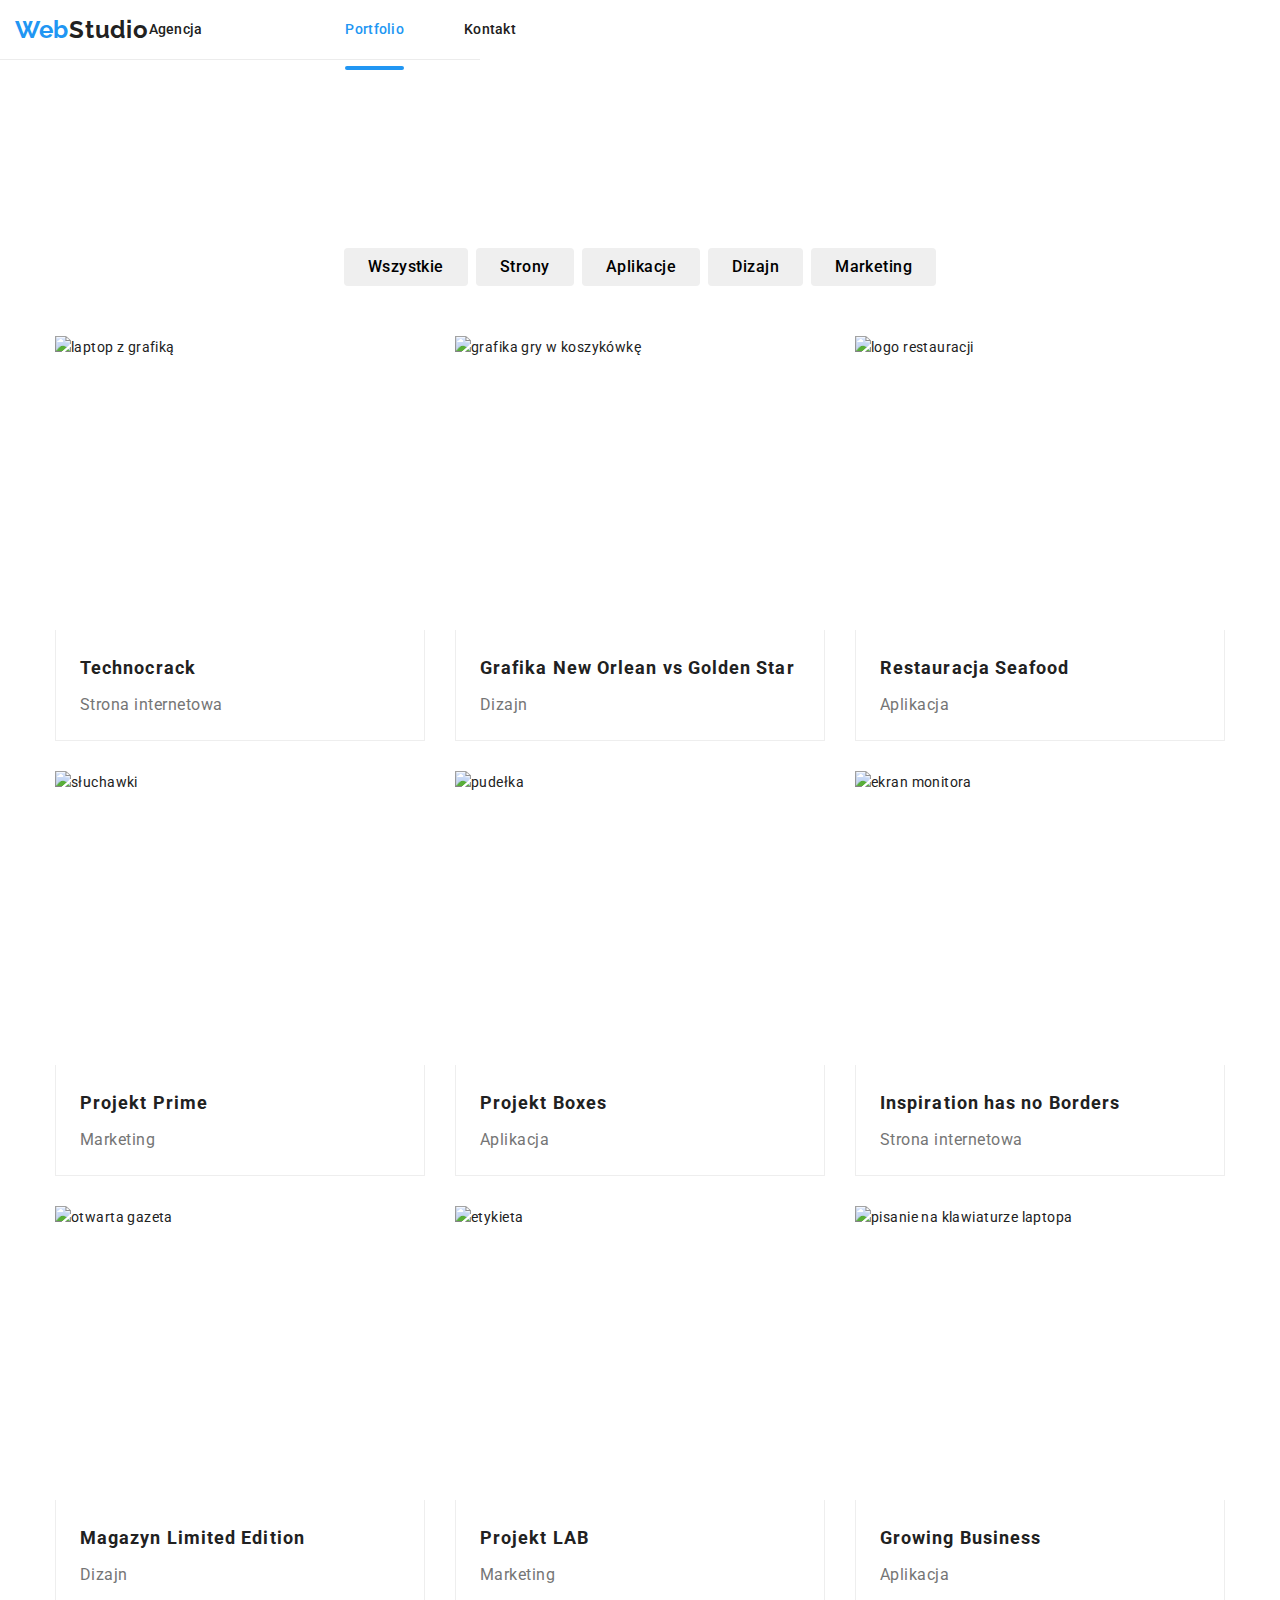
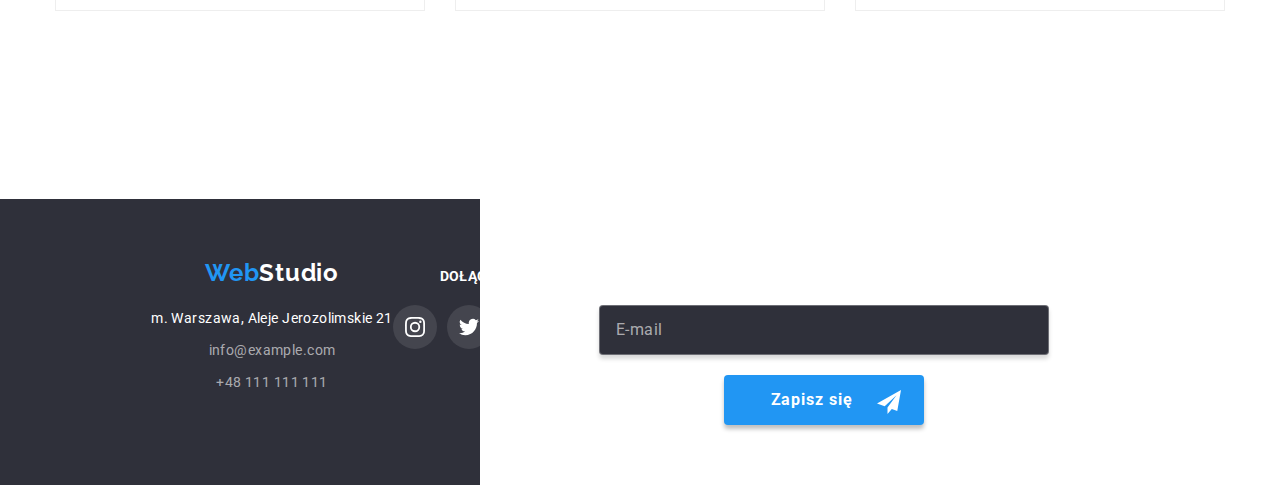
==== portfolio.html @ 263e5c89 "added mobile menu to portfolio" ====
<!DOCTYPE html>
<html lang="pl">
<head>
    <meta charset="UTF-8">
    <meta http-equiv="X-UA-Compatible" content="IE=edge">
    <meta name="viewport" content="width=device-width, initial-scale=1.0">
    <title>Portfolio</title>
    <link
    rel="stylesheet"
    href="https://cdnjs.cloudflare.com/ajax/libs/modern-normalize/1.0.0/modern-normalize.min.css"
    />
    <link href="https://fonts.googleapis.com/css2?family=Raleway:wght@700&family=Roboto:wght@400;500;700;900&display=swap" rel="stylesheet">
    <link href="./public/css/main.min.css" rel="stylesheet">
</head>

<body>
 <header class="header"> 
    <div class="header_container container">
        <nav class="nav">
            <a class="logo logo__header" href="./index.html"><span class="logo--blue">Web</span>Studio</a>
                <ul class="nav__list">
                    <li><a class="nav__menu-link" href="./index.html">Agencja</a></li>
                    <li><a class="nav__menu-link-current active" href="./portfolio.html">Portfolio</a></li>
                    <li><a class="nav__menu-link" href="">Kontakt</a></li>
                </ul>
        </nav>
        <div class="contact">
            <p>
            <a class="contact__link" href="mailto:info@devstudio.com">
                <svg class="contact__icon">
                    <use 
                    href="./images/icons.svg#icon-envelope"
                    width="16"
                    height="16"
                    ></use>
                </svg>
                info@devstudio.com</a>
            </p>
            <p>
            <a class="contact__link" href="tel:+48111111111">
                <svg class="contact__icon">
                    <use 
                    href="./images/icons.svg#icon-smartphone"
                    width="16"
                    height="16"
                    ></use>
                </svg>
                +48 111 111 111</a>
            </p>
        </div>

        <button class="menu-toggle js-open-menu" aria-expanded="false" aria-controls="mobile-menu">
            <svg class="mobile-icon">
                <use
                href="./images/icons.svg#icon-menu_24px"
                width="24"
                height="16">
                </use>
            </svg>
        </button>

    </div>
</header>

<!-- Mobile view -->
    <div class="menu-container js-menu-container" id="mobile-menu">

        <button class="menu-toggle js-close-menu">
            <svg class="mobile-icon">
                <use
                href="./images/icons.svg#icon-close_24px"
                width="18.67"
                height="18.67">
                </use>
            </svg>
        </button>

        <ul class="mobile-menu">
            <li class="mobile-menu__name">
                <a href="index.html" class="mobile-menu__link--current">Agencja</a></li>
            <li class="mobile-menu__name">
                <a href="portfolio.html" class="mobile-menu__link">Portfolio</a></li>
            <li class="mobile-menu__name">
                <a href="" class="mobile-menu__link">Kontakt</a></li>
        </ul>

        <ul class="mobile-contact">
            <li class="mobile-contact__list">
              <a class="mobile-contact__link--active" href="tel:+48111111111">+48 111 111 111</a>
            </li>
            <li class="mobile-contact__list">
              <a class="mobile-contact__link" href="mailto:info@devstudio.com">info@devstudio.com</a>
            </li>
        </ul>

        <ul class="mobile-pages">
            <li class="mobile-pages__name">
                <a href="" class="mobile-pages__link">Instagram</a>
            </li>
            <li class="mobile-pages__name">
                <a href="" class="mobile-pages__link">Twitter</a>
            </li>
            <li class="mobile-pages__name">
                <a href="" class="mobile-pages__link">Facebook</a>
            </li>
            <li class="mobile-pages__name">
                <a href="" class="mobile-pages__link">LinkedIn</a>
            </li>
        </ul>
    </div>

<main>
    <section class="portfolio section">
        <div class="container portfolio__container">
            <div class="portfolio__filters">
            <ul class="portfolio__filters-menu">
                <li><button type="button" class="portfolio__button">Wszystkie</button></li>
                <li><button type="button" class="portfolio__button">Strony</button></li>
                <li><button type="button" class="portfolio__button">Aplikacje</button></li>
                <li><button type="button" class="portfolio__button">Dizajn</button></li>
                <li><button type="button" class="portfolio__button">Marketing</button></li>
            </ul>
            </div>

            <div class="list">
            <ul class="portfolio__grid">
                <li class="portfolio__item">
                    <div class="portfolio__card-all">
                        <img src="./images/photo1-portfolio.jpg" alt="laptop z grafiką" width="370" height="294" />
        
                        <div class="portfolio__overlay">
                            <p>Technocrack jest popularną platformą wykorzystywaną do rozpowszechniania koronawirusa. Firmy wykorzystują tę platformę do celów szpiegowskich i ataków na niezabezpieczone serwery konkurencji
                            </p>
                        </div>
                    </div>
        
                    <div class="portfolio__card-description">
                            <h4 class="portfolio__title">Technocrack</h4>
                            <p class="portfolio__type">Strona internetowa</p>
                    </div>
                </li>

                <li class="portfolio__item">
                    <div class="portfolio__card-all">
                        <img src="./images/photo2-portfolio.jpg" alt="grafika gry w koszykówkę" width="370" height="294" />

                        <div class="portfolio__overlay">
                            <p>Technocrack jest popularną platformą wykorzystywaną do rozpowszechniania koronawirusa. Firmy wykorzystują tę platformę do celów szpiegowskich i ataków na niezabezpieczone serwery konkurencji
                            </p>
                        </div> 
                    </div>
                        
                    <div class="portfolio__card-description">
                        <h4 class="portfolio__title">Grafika New Orlean vs Golden Star</h4>
                        <p class="portfolio__type">Dizajn</p>
                    </div>      
                </li>

                <li class="portfolio__item">
                    <div class="portfolio__card-all">
                        <img src="./images/photo3-portfolio.jpg" alt="logo restauracji" width="370" height="294" />

                        <div class="portfolio__overlay">
                            <p>Technocrack jest popularną platformą wykorzystywaną do rozpowszechniania koronawirusa. Firmy wykorzystują tę platformę do celów szpiegowskich i ataków na niezabezpieczone serwery konkurencji
                            </p>
                        </div> 
                    </div>
                        
                    <div class="portfolio__card-description">
                        <h4 class="portfolio__title">Restauracja Seafood</h4>
                        <p class="portfolio__type">Aplikacja</p>
                    </div>     
                </li>

                <li class="portfolio__item">
                    <div class="portfolio__card-all">
                        <img src="./images/photo4-portfolio.jpg" alt="słuchawki" width="370" height="294" />
                        
                        <div class="portfolio__overlay">
                            <p>Technocrack jest popularną platformą wykorzystywaną do rozpowszechniania koronawirusa. Firmy wykorzystują tę platformę do celów szpiegowskich i ataków na niezabezpieczone serwery konkurencji
                            </p>
                        </div>
                    </div> 

                    <div class="portfolio__card-description">
                        <h4 class="portfolio__title">Projekt Prime</h4>
                        <p class="portfolio__type">Marketing</p>
                    </div>  
                </li>

                <li class="portfolio__item">
                    <div class="portfolio__card-all">
                        <img src="./images/photo5-portfolio.jpg" alt="pudełka" width="370" height="294" />
                        
                        <div class="portfolio__overlay">
                            <p>Technocrack jest popularną platformą wykorzystywaną do rozpowszechniania koronawirusa. Firmy wykorzystują tę platformę do celów szpiegowskich i ataków na niezabezpieczone serwery konkurencji
                            </p>
                        </div> 
                    </div>

                    <div class="portfolio__card-description">
                        <h4 class="portfolio__title">Projekt Boxes</h4>
                        <p class="portfolio__type">Aplikacja</p>
                    </div>     
                </li>

                <li class="portfolio__item">
                    <div class="portfolio__card-all">
                        <img src="./images/photo6-portfolio.jpg" alt="ekran monitora" width="370" height="294" />

                        <div class="portfolio__overlay">
                            <p>Technocrack jest popularną platformą wykorzystywaną do rozpowszechniania koronawirusa. Firmy wykorzystują tę platformę do celów szpiegowskich i ataków na niezabezpieczone serwery konkurencji
                            </p>
                        </div> 
                    </div>

                    <div class="portfolio__card-description">
                        <h4 class="portfolio__title">Inspiration has no Borders</h4>
                        <p class="portfolio__type">Strona internetowa</p>
                    </div>      
                </li>

                <li class="portfolio__item">
                    <div class="portfolio__card-all">
                        <img src="./images/photo7-portfolio.jpg" alt="otwarta gazeta" width="370" height="294" />
                        
                        <div class="portfolio__overlay">
                            <p>Technocrack jest popularną platformą wykorzystywaną do rozpowszechniania koronawirusa. Firmy wykorzystują tę platformę do celów szpiegowskich i ataków na niezabezpieczone serwery konkurencji
                            </p>
                        </div>
                    </div> 

                    <div class="portfolio__card-description">
                        <h4 class="portfolio__title">Magazyn Limited Edition</h4>
                        <p class="portfolio__type">Dizajn</p>   
                    </div>                
                </li>

                <li class="portfolio__item">
                    <div class="portfolio__card-all">
                        <img src="./images/photo8-portfolio.jpg" alt="etykieta" width="370" height="294" />
                        
                        <div class="portfolio__overlay">
                            <p>Technocrack jest popularną platformą wykorzystywaną do rozpowszechniania koronawirusa. Firmy wykorzystują tę platformę do celów szpiegowskich i ataków na niezabezpieczone serwery konkurencji
                            </p>
                        </div> 
                    </div>

                    <div class="portfolio__card-description">
                        <h4 class="portfolio__title">Projekt LAB</h4>
                        <p class="portfolio__type">Marketing</p>
                    </div>           
                </li>

                <li class="portfolio__item">
                    <div class="portfolio__card-all">
                        <img src="./images/photo9-portfolio.jpg" alt="pisanie na klawiaturze laptopa" width="370" height="294" />

                        <div class="portfolio__overlay">
                            <p>Technocrack jest popularną platformą wykorzystywaną do rozpowszechniania koronawirusa. Firmy wykorzystują tę platformę do celów szpiegowskich i ataków na niezabezpieczone serwery konkurencji
                            </p>
                        </div> 
                    </div>
                        
                    <div class="portfolio__card-description">
                        <h4 class="portfolio__title">Growing Business</h4>
                        <p class="portfolio__type">Aplikacja</p>
                    </div>      
                </li>
            </ul>
            </div>
        </div>
    </section>
</main>
   
<footer class="footer">
    <div class="container footer__container">
        <div class="address">
            <a class="logo footer__logo" href="./index.html"><span class="logo--blue">Web</span>Studio</a>
            <ul class="address__list">
                <li><address class="address__place">m. Warszawa, Aleje Jerozolimskie 21</address></li>
                <li><a class="address__link" href="mailto:info@example.com">info@example.com</a></li>
                <li><a class="address__link" href="tel:+48111111111">+48 111 111 111</a></li>
            </ul>
        </div>

        <div class="footer-social">
            <h3 class="join">Dołącz do nas</h3>
                <ul class="footer-social__list">
                    <li>
                        <a class="footer-social__link" href="">
                            <svg class="footer-social__icon">
                                <use
                                href="./images/icons.svg#icon-instagram"
                                width="20"
                                height="20"
                                x="12"
                                y="12">
                                </use>
                            </svg>
                        </a>
                    </li>
                    <li>
                        <a class="footer-social__link" href="">
                            <svg class="footer-social__icon">
                                <use
                                href="./images/icons.svg#icon-twitter"
                                width="20"
                                height="20"
                                x="12"
                                y="12">
                                </use>
                            </svg>
                        </a>
                    </li>
                    <li>
                        <a class="footer-social__link" href="">
                            <svg class="footer-social__icon">
                                <use
                                href="./images/icons.svg#icon-facebook"
                                width="20"
                                height="20"
                                x="12"
                                y="12">
                                </use>
                            </svg>
                        </a>
                    </li>
                    <li>
                        <a class="footer-social__link" href="">
                            <svg class="footer-social__icon">
                                <use
                                href="./images/icons.svg#icon-linkedin"
                                width="20"
                                height="20"
                                x="12"
                                y="12">
                                </use>
                            </svg>
                        </a>
                    </li>
                </ul> 
        </div>

        <div class="subscription">
            <h3 class="join">Zapisz się do newslettera</h3>
                <div class="subscription__section">
                    <label>
                        <input class="subscription__input" type="email" name="newsletter-email" placeholder="E-mail" />
                    </label>

                    <button type="submit" class="btn-sign">
                    <span>Zapisz się</span>
                    <svg class="subscription__icon">
                        <use
                        href="./images/icons.svg#icon-icon-send"
                        width="24"
                        height="24">
                        </use>
                    </svg>
                    </button>
                </div>
        </div>
    </div>
</footer>

<script src="./js/mobile-menu.js"></script>

</body>
</html>
---- public/css/main.min.css ----
*,*::before,*::after{-webkit-box-sizing:border-box;box-sizing:border-box}body{font-family:"Roboto","Raleway",sans-serif;color:#212121;background-color:#fff;letter-spacing:.03em;font-size:14px;line-height:1.71}@media screen and (min-width: 320px){body{overflow-x:hidden}}.container{display:-webkit-box;display:-ms-flexbox;display:flex;-ms-flex-wrap:wrap;flex-wrap:wrap;width:480px;padding-left:15px;padding-right:15px;margin:0px auto;-webkit-box-align:center;-ms-flex-align:center;align-items:center;-webkit-box-pack:justify;-ms-flex-pack:justify;justify-content:space-between}@media screen and (min-width: 768px){.container{width:768px}}@media screen and (min-width: 1200px){.container{width:1200px}}h1,h2,h3,h4,p,ul{padding:0;margin:0}ul{list-style-type:none}.section{padding-top:60px;padding-bottom:60px}@media screen and (min-width: 1200px){.section{padding-top:94px;padding-bottom:94px}}.no-padding{padding-top:0px;padding-bottom:0px}.backdrop{background-color:rgba(0,0,0,.2);border:1px solid #000;-webkit-box-shadow:0px 4px 4px 0px rgba(0,0,0,.25);box-shadow:0px 4px 4px 0px rgba(0,0,0,.25);width:100%;height:100%;position:fixed;top:0;left:0;z-index:1;-webkit-transition-property:opacity,visibility;transition-property:opacity,visibility;-webkit-transition-duration:500ms,500ms;transition-duration:500ms,500ms;-webkit-transition-timing-function:ease-in-out,ease-in-out;transition-timing-function:ease-in-out,ease-in-out}.is-hidden{opacity:0;visibility:hidden;pointer-events:none}.hidden{-moz-appearance:none;-webkit-appearance:none;appearance:none}img{display:block;max-width:100%;padding:0;margin:0}.join{font-weight:700;font-size:14px;line-height:1.17;letter-spacing:.03em;color:#fff;text-transform:uppercase;margin-bottom:20px}.btn-sign{width:200px;height:50px;background-color:#2196f3;border-radius:4px;-webkit-box-shadow:0px 4px 4px 0px rgba(0,0,0,.25);box-shadow:0px 4px 4px 0px rgba(0,0,0,.25);border-style:hidden;cursor:pointer;font-weight:700;font-size:16px;line-height:1.86;letter-spacing:.06em;text-align:center;color:#fff;white-space:nowrap;position:relative;margin:0 auto;margin-bottom:60px}.btn-sign span{margin-right:24px}.list{margin-left:auto;margin-right:auto}.header{border-bottom:1px solid #ececec;width:480px;height:60px}@media screen and (min-width: 768px){.header .header{width:768px}}.header__container{-webkit-box-align:center;-ms-flex-align:center;align-items:center;-webkit-box-pack:justify;-ms-flex-pack:justify;justify-content:space-between}.nav{display:-webkit-box;display:-ms-flexbox;display:flex;-webkit-box-align:center;-ms-flex-align:center;align-items:center}.nav__list{display:none}@media screen and (min-width: 768px){.nav__list{display:-webkit-box;display:-ms-flexbox;display:flex}}.nav__list>li:not(:last-child){margin-right:46px}@media screen and (min-width: 768px){.nav__list>li:not(:last-child){margin-right:60px}}.nav__list .active::after{content:"";position:absolute;bottom:-1px;left:0;width:100%;height:4px;background-color:#2196f3;border-radius:2px;display:block}.nav__menu-link,.nav__menu-link-current{font-weight:500;font-size:14px;line-height:1.17;letter-spacing:.02em;color:#212121;padding-top:32px;padding-bottom:32px;text-decoration:none;-webkit-transition:250ms cubic-bezier(0.4, 0, 0.2, 1);transition:250ms cubic-bezier(0.4, 0, 0.2, 1)}.nav__menu-link:hover,.nav__menu-link-current:hover,.nav__menu-link:focus,.nav__menu-link-current:focus{color:#2196f3}.nav__menu-link:active,.nav__menu-link-current:active{color:#2196f3}.nav__menu-link-current{position:relative;color:#2196f3}@media screen and (min-width: 768px){.nav__menu-link-current{margin-left:83px}}.logo,.footer__logo,.logo__header{font-family:"Raleway",sans-serif;font-weight:700;font-size:24px;line-height:1.17;letter-spacing:.03em;text-decoration:none}.logo__header{color:#212121;-webkit-box-align:center;-ms-flex-align:center;align-items:center;padding-top:16px;padding-bottom:16px}.logo--blue{color:#2196f3}.contact{display:none}@media screen and (min-width: 768px){.contact .contact{display:-webkit-box;display:-ms-flexbox;display:flex;-webkit-box-orient:vertical;-webkit-box-direction:normal;-ms-flex-direction:column;flex-direction:column;-webkit-box-align:start;-ms-flex-align:start;align-items:flex-start}}.contact p:not(:last-child){margin-right:50px}.contact__link{font-weight:500;font-size:14px;line-height:1.17;text-align:right;letter-spacing:.02em;text-decoration:none;-webkit-box-align:center;-ms-flex-align:center;align-items:center;display:-webkit-box;display:-ms-flexbox;display:flex;color:#757575;-webkit-transition:250ms cubic-bezier(0.4, 0, 0.2, 1);transition:250ms cubic-bezier(0.4, 0, 0.2, 1)}.contact__link:hover,.contact__link:focus{color:#2196f3}.contact__link:active{color:#2196f3}.contact__icon{width:16px;height:16px;margin-right:10px;fill:currentColor}.menu-toggle{background-color:#fff;border:none;cursor:pointer;position:absolute;top:0px;right:0px;width:40px;height:40px}.menu-toggle:hover,.menu-toggle:focus{fill:#2196f3}@media screen and (min-width: 768px){.menu-toggle{display:none}}.mobile-icon{position:absolute;width:18.67px;height:18.67px;top:22px;right:23px}.mobile-icon:hover,.mobile-icon:focus{fill:#2196f3}.menu-container{background-color:#fff;position:fixed;top:0;left:0;width:100vw;height:100vh;z-index:999;padding:48px 40px;-webkit-transform:translateX(100%);transform:translateX(100%);-webkit-transition:-webkit-transform 250ms ease-in-out;transition:-webkit-transform 250ms ease-in-out;transition:transform 250ms ease-in-out;transition:transform 250ms ease-in-out, -webkit-transform 250ms ease-in-out;display:-webkit-box;display:-ms-flexbox;display:flex;-webkit-box-orient:vertical;-webkit-box-direction:normal;-ms-flex-direction:column;flex-direction:column;-webkit-box-pack:justify;-ms-flex-pack:justify;justify-content:space-between}@media screen and (min-width: 768px){.menu-container{display:none}}.menu-container.is-open{-webkit-transform:translateX(0);transform:translateX(0)}.mobile-menu{font-weight:500;font-size:40px;line-height:1.17;letter-spacing:.02em;color:#212121}.mobile-menu__link,.mobile-menu__link--current{text-decoration:none;color:#212121}.mobile-menu__link--current{color:#2196f3}.mobile-menu__name:not(:last-child){margin-bottom:32px}.mobile-menu__name:last-child{margin-bottom:302px}.mobile-contact{display:-webkit-box;display:-ms-flexbox;display:flex;-webkit-box-orient:vertical;-webkit-box-direction:normal;-ms-flex-direction:column;flex-direction:column;padding:0;margin:0;list-style:none}.mobile-contact__list>li:not(:last-child){margin-bottom:32px}.mobile-contact__link{font-weight:500;font-size:24px;line-height:1.17;letter-spacing:.02em;text-decoration:none;color:#757575;padding-bottom:64px;display:block}.mobile-contact__link--active{font-weight:500;font-size:34px;line-height:1.17;letter-spacing:.02em;padding-bottom:32px;color:#2196f3;text-decoration:none;display:block}.mobile-contact__link:hover{color:#2196f3}.mobile-pages{display:-webkit-box;display:-ms-flexbox;display:flex}.mobile-pages>li:not(:last-child){margin-right:20px}.mobile-pages__link{color:#2196f3;text-decoration:none;font-weight:500;font-size:18px;line-height:1.22;letter-spacing:.02em}.text{background-color:#2f303a;text-align:center;background-image:-webkit-gradient(linear, left bottom, left top, from(rgba(47, 48, 58, 0.4)), to(rgba(47, 48, 58, 0.4))),url(../../images/header-img.jpg);background-image:linear-gradient(0deg, rgba(47, 48, 58, 0.4) 0%, rgba(47, 48, 58, 0.4) 100%),url(../../images/header-img.jpg);background-repeat:no-repeat;background-size:cover;background-position:center;-webkit-box-shadow:0px 4px 4px 0px rgba(0,0,0,.25);box-shadow:0px 4px 4px 0px rgba(0,0,0,.25);position:relative}@media screen and (min-width: 768px){.text .text{width:768px}}.text__container{-webkit-box-orient:vertical;-webkit-box-direction:normal;-ms-flex-direction:column;flex-direction:column;padding-top:118px;padding-bottom:118px;width:480px}.text__title{font-weight:900;color:#fff;font-size:26px;line-height:1.61;letter-spacing:.06em;text-align:center;margin-left:auto;margin-right:auto;margin-bottom:30px;width:365px;height:84px}.text__button{font-family:"Roboto",sans-serif;font-weight:700;color:#fff;font-size:16px;line-height:1.88;letter-spacing:.06em;-webkit-box-align:center;-ms-flex-align:center;align-items:center;text-align:center;background-color:#2196f3;padding:10px 41px 10px 42px;border-radius:4px;border-style:hidden;margin-left:auto;margin-right:auto;cursor:pointer}.modal{position:absolute;width:450px;height:609px;background-color:#fff;border:1px solid #000;-webkit-box-shadow:0px 1px 3px rgba(0,0,0,.12),0px 1px 1px rgba(0,0,0,.14),0px 2px 1px rgba(0,0,0,.2);box-shadow:0px 1px 3px rgba(0,0,0,.12),0px 1px 1px rgba(0,0,0,.14),0px 2px 1px rgba(0,0,0,.2);top:50%;left:50%;-webkit-transform:translate(-50%, -50%);transform:translate(-50%, -50%);border-radius:4px;border-style:hidden}.modal__button{position:absolute;top:8px;right:8px;width:30px;height:30px;background-color:#fff;border-radius:50%;border:1px solid rgba(0,0,0,.1);cursor:pointer;-webkit-transition:border-color 250ms cubic-bezier(0.4, 0, 0.2, 1),color 250ms cubic-bezier(0.4, 0, 0.2, 1);transition:border-color 250ms cubic-bezier(0.4, 0, 0.2, 1),color 250ms cubic-bezier(0.4, 0, 0.2, 1)}.modal__button:hover,.modal__button:focus{border-color:#2196f3;color:#2196f3}.modal__icon{width:100%;height:100%;fill:currentColor;position:absolute;top:5px;left:5px}.order-form{display:-webkit-box;display:-ms-flexbox;display:flex;width:100%;padding:40px;-webkit-box-orient:vertical;-webkit-box-direction:normal;-ms-flex-direction:column;flex-direction:column;color:#fff;border:none}.order-form__title{font-weight:700;font-size:20px;line-height:1.5;letter-spacing:.03em;text-align:center;padding:40px 40px 12px 40px}.order-form__wrapper{position:relative}.order-form__label{font-weight:400;font-size:12px;line-height:1.17;letter-spacing:.01em;margin-bottom:10px;margin-left:40px;color:#757575}.order-form__input{width:370px;height:40px;border-radius:4px;border:1px solid rgba(33,33,33,.2);margin-left:40px;margin-right:40px;padding-left:42px;-webkit-transition:border 250ms cubic-bezier(0.4, 0, 0.2, 1);transition:border 250ms cubic-bezier(0.4, 0, 0.2, 1);outline:none}.order-form__input:hover,.order-form__input:active{border:1px solid #2196f3}.order-form__input:focus-within{border:1px solid #2196f3}.order-form__icon{position:absolute;top:35px;left:52px;width:18px;height:18px}.order-form__input:hover+.order-form__icon,.order-form__input:active+.order-form__icon{fill:#2196f3}.order-form__input:focus-within+.order-form__icon{fill:#2196f3}.order-form__comment{width:370px;height:120px;border-radius:4px;border:1px solid rgba(33,33,33,.2);margin-bottom:20px;margin-left:40px;margin-right:40px;resize:none;padding-top:12px;padding-left:16px;-webkit-transition:border 250ms cubic-bezier(0.4, 0, 0.2, 1);transition:border 250ms cubic-bezier(0.4, 0, 0.2, 1);outline:none}.order-form__comment::-webkit-input-placeholder{font-size:12px;line-height:1.17;letter-spacing:.01em;color:rgba(117,117,117,.5)}.order-form__comment::-moz-placeholder{font-size:12px;line-height:1.17;letter-spacing:.01em;color:rgba(117,117,117,.5)}.order-form__comment:-ms-input-placeholder{font-size:12px;line-height:1.17;letter-spacing:.01em;color:rgba(117,117,117,.5)}.order-form__comment::-ms-input-placeholder{font-size:12px;line-height:1.17;letter-spacing:.01em;color:rgba(117,117,117,.5)}.order-form__comment::placeholder{font-size:12px;line-height:1.17;letter-spacing:.01em;color:rgba(117,117,117,.5)}.order-form__comment:hover,.order-form__comment:active{border:1px solid #2196f3}.order-form__comment:focus-within{border:1px solid #2196f3}.order-form__checkbox{display:-webkit-box;display:-ms-flexbox;display:flex;position:relative}.order-form__text-check-area{font-size:12px;line-height:1.17;letter-spacing:.03em;color:#757575;margin-bottom:30px;margin-left:64px;cursor:pointer}.order-form__text-check-area::before{width:16px;height:15px;display:block;position:absolute;top:-2px;left:40px;content:"";border-radius:2px;border:2px solid #212121;-webkit-transition:border 250ms cubic-bezier(0.4, 0, 0.2, 1),background-color 250ms cubic-bezier(0.4, 0, 0.2, 1);transition:border 250ms cubic-bezier(0.4, 0, 0.2, 1),background-color 250ms cubic-bezier(0.4, 0, 0.2, 1)}.order-form__link{color:#2196f3}.order-form__checkbox-icon{position:absolute;top:1px;left:42px;width:16px;height:15px;fill:#fff}.order-form__send-btn{width:200px;height:50px;background-color:#2196f3;border-radius:4px;border-style:hidden;margin-left:125px;margin-right:125px;margin-bottom:40px;color:#fff;font-weight:700;font-size:16px;line-height:1.86;letter-spacing:.06em;text-align:center;-webkit-box-shadow:0px 4px 4px 0px rgba(0,0,0,.1490196078);box-shadow:0px 4px 4px 0px rgba(0,0,0,.1490196078);cursor:pointer}.order-form__check-form:checked+.order-form__text-check-area::before{background-color:#2196f3;border:none}.asset{padding-top:60px}.asset__list{display:-webkit-box;display:-ms-flexbox;display:flex;-ms-flex-wrap:wrap;flex-wrap:wrap;-webkit-column-gap:30px;-moz-column-gap:30px;column-gap:30px;padding:0;width:1170px;-webkit-box-orient:horizontal;-webkit-box-direction:normal;-ms-flex-direction:row;flex-direction:row;-webkit-box-pack:center;-ms-flex-pack:center;justify-content:center;-ms-flex-line-pack:center;align-content:center}.asset__list>li{-webkit-box-pack:center;-ms-flex-pack:center;justify-content:center;-ms-flex-line-pack:center;align-content:center}.asset__element{-ms-flex-preferred-size:calc((100% - 90px)/4);flex-basis:calc((100% - 90px)/4)}.asset__element:not(:last-child){padding-bottom:30px}.asset__logo{width:450px;height:120px;background-color:#f5f4fa;margin-bottom:30px;border-radius:4px;padding:25px 190px}@media screen and (min-width: 768px){.asset__logo{width:354px;padding:25px 142px}}.asset__title{font-weight:700;font-size:14px;line-height:1.17;letter-spacing:.03em;margin-bottom:10px;text-align:center}@media screen and (min-width: 768px){.asset__title{text-align:left}}.asset__description{color:#757575;font-size:14px;line-height:1.71;letter-spacing:.03em;width:450px}@media screen and (min-width: 768px){.asset__description{width:354px}}.scope{text-align:center;margin-left:auto;margin-right:auto;display:none}@media screen and (min-width: 1200px){.scope .scope{display:-webkit-box;display:-ms-flexbox;display:flex}}.scope__title{font-weight:700;font-size:36px;line-height:1.17;letter-spacing:.03em;margin:0 auto;text-align:center;-webkit-box-pack:center;-ms-flex-pack:center;justify-content:center}.scope__list{display:-webkit-box;display:-ms-flexbox;display:flex;-ms-flex-wrap:wrap;flex-wrap:wrap;-webkit-box-pack:center;-ms-flex-pack:center;justify-content:center;margin-top:50px;gap:30px;padding-bottom:0;padding-right:0;padding-left:0;padding-bottom:94px}.scope__list>li{position:relative}.scope__list img{display:block}.scope__label{position:absolute;text-transform:uppercase;bottom:0;left:0;right:0;padding:27px 90px;font-weight:700;line-height:1.17;letter-spacing:.03em;color:#fff;width:100%;height:70px;background-color:rgba(47,48,58,.8);-webkit-box-shadow:0px 4px 4px 0px rgba(0,0,0,.25);box-shadow:0px 4px 4px 0px rgba(0,0,0,.25);white-space:nowrap;border:none}.team{background-color:#f5f4fa;text-align:center}.team__title{font-weight:700;font-size:28px;line-height:1.17;letter-spacing:.03em;-webkit-box-pack:center;-ms-flex-pack:center;justify-content:center;margin-left:auto;margin-right:auto;margin-bottom:30px;text-align:center}.team__list{display:-webkit-box;display:-ms-flexbox;display:flex;-ms-flex-wrap:wrap;flex-wrap:wrap;-webkit-box-pack:center;-ms-flex-pack:center;justify-content:center}.team__list>li{background-color:#fff;width:450px;height:622px}.team__list>li:not(:last-child){margin-bottom:30px}.team__list img{margin-bottom:30px}@media screen and (min-width: 768px){.team__list>li{width:354px;height:536px}}.team-card{padding:0;border-radius:0 0 4px 4px;width:450px;height:622px;-webkit-box-shadow:0px 1px 3px rgba(0,0,0,.12),0px 1px 1px rgba(0,0,0,.14),0px 2px 1px rgba(0,0,0,.2);box-shadow:0px 1px 3px rgba(0,0,0,.12),0px 1px 1px rgba(0,0,0,.14),0px 2px 1px rgba(0,0,0,.2)}.team-card__name{font-weight:500;font-size:16px;line-height:1.17;color:#212121;letter-spacing:.03em;margin-bottom:10px}.team-card__job-title{font-size:16px;line-height:1.17;color:#757575;letter-spacing:.03em;margin-bottom:16px}.member-social{display:-webkit-box;display:-ms-flexbox;display:flex;-webkit-box-pack:center;-ms-flex-pack:center;justify-content:center;padding-bottom:30px}.member-social>li:not(:last-child){margin-right:10px}.member-social__link svg{-webkit-transition:fill 250ms cubic-bezier(0.4, 0, 0.2, 1),background-color 250ms cubic-bezier(0.4, 0, 0.2, 1);transition:fill 250ms cubic-bezier(0.4, 0, 0.2, 1),background-color 250ms cubic-bezier(0.4, 0, 0.2, 1)}.member-social__link:hover svg,.member-social__link:focus svg{fill:#fff;background-color:#2196f3}.member-social__icon{width:44px;height:44px;border-radius:50%;background-repeat:no-repeat;fill:#afb1b8;cursor:pointer}.clients__container{width:450px;padding:0}@media screen and (min-width: 768px){.clients{width:738px}}.clients__title{font-weight:700;font-size:28px;line-height:1.17;letter-spacing:.03em;text-align:center;margin-left:auto;margin-right:auto;margin-bottom:50px;margin-bottom:30px}.clients__list{display:-webkit-box;display:-ms-flexbox;display:flex;-ms-flex-wrap:wrap;flex-wrap:wrap;-webkit-box-orient:horizontal;-webkit-box-direction:normal;-ms-flex-direction:row;flex-direction:row;-webkit-box-pack:center;-ms-flex-pack:center;justify-content:center;gap:30px}.clients__list>li{width:210px;height:92px}.clients__list>li:nth-child(2n+1){padding-left:0px}.clients__list>li:nth-child(2n){padding-right:0px}@media screen and (min-width: 768px){.clients__list>li__list>li{width:738px;-ms-flex-preferred-size:33.3333333333%;flex-basis:33.3333333333%}}.clients__link svg{-webkit-transition:fill 250ms cubic-bezier(0.4, 0, 0.2, 1),border-color 250ms cubic-bezier(0.4, 0, 0.2, 1);transition:fill 250ms cubic-bezier(0.4, 0, 0.2, 1),border-color 250ms cubic-bezier(0.4, 0, 0.2, 1);border:1px solid #afb1b8;border-radius:4px;fill:#afb1b8;cursor:pointer;width:210px;height:92px}@media screen and (min-width: 768px){.clients__link svg__link svg{width:226px}}.clients__link:hover svg,.clients__link:focus svg{fill:#2196f3;border-color:#2196f3}.clients__logo{padding:16px 52px}.footer{background-color:#2f303a;width:480px}.footer__container{display:-webkit-box;display:-ms-flexbox;display:flex;-webkit-box-orient:horizontal;-webkit-box-direction:normal;-ms-flex-direction:row;flex-direction:row;-webkit-box-align:baseline;-ms-flex-align:baseline;align-items:baseline;-webkit-box-pack:center;-ms-flex-pack:center;justify-content:center}.footer__logo{color:#fff;margin-bottom:20px}.address{-webkit-box-orient:vertical;-webkit-box-direction:normal;-ms-flex-direction:column;flex-direction:column;padding-top:60px;padding-bottom:60px;display:-webkit-box;display:-ms-flexbox;display:flex;-webkit-box-pack:center;-ms-flex-pack:center;justify-content:center;text-align:center}.address__list{-webkit-box-orient:vertical;-webkit-box-direction:normal;-ms-flex-direction:column;flex-direction:column}.address__list>li:not(:last-child){margin-bottom:8px}.address__place{font-size:14px;line-height:1.71;color:#fff;font-style:normal;letter-spacing:.03em}.address__link{text-decoration:none;color:rgba(255,255,255,.6);font-size:14px;line-height:1.71;letter-spacing:.03em;-webkit-transition:color 250ms cubic-bezier(0.4, 0, 0.2, 1);transition:color 250ms cubic-bezier(0.4, 0, 0.2, 1)}.address__link:hover,.address__link:focus{color:#2196f3}.address__link:active{color:#2196f3}.footer-social{width:206px;-webkit-box-pack:center;-ms-flex-pack:center;justify-content:center;text-align:center;padding-bottom:60px}.footer-social__list{display:-webkit-box;display:-ms-flexbox;display:flex}.footer-social__list>li:not(:last-child){margin-right:10px}.footer-social__link svg{-webkit-transition:background-color 250ms cubic-bezier(0.4, 0, 0.2, 1);transition:background-color 250ms cubic-bezier(0.4, 0, 0.2, 1)}.footer-social__link:hover svg,.footer-social__link:focus svg{background-color:#2196f3}.footer-social__icon{width:44px;height:44px;border-radius:50%;fill:#fff;background-color:rgba(255,255,255,.1);cursor:pointer;display:block}.subscription{width:450px;display:-webkit-box;display:-ms-flexbox;display:flex;-webkit-box-orient:vertical;-webkit-box-direction:normal;-ms-flex-direction:column;flex-direction:column;-webkit-box-pack:center;-ms-flex-pack:center;justify-content:center;text-align:center}.subscription__section{display:-webkit-box;display:-ms-flexbox;display:flex;-webkit-box-orient:vertical;-webkit-box-direction:normal;-ms-flex-direction:column;flex-direction:column}.subscription__input{width:450px;height:50px;background-color:#2f303a;border-radius:4px;border:1px solid rgba(255,255,255,.3);-webkit-box-shadow:0px 4px 4px 0px rgba(0,0,0,.15);box-shadow:0px 4px 4px 0px rgba(0,0,0,.15);-webkit-transition:border 250ms cubic-bezier(0.4, 0, 0.2, 1);transition:border 250ms cubic-bezier(0.4, 0, 0.2, 1);outline:none;color:#fff;padding-left:16px;margin-bottom:20px}.subscription__input::-webkit-input-placeholder{font-size:16px;line-height:1.25;letter-spacing:.03em;color:rgba(255,255,255,.6);padding-top:15px;padding-bottom:15px}.subscription__input::-moz-placeholder{font-size:16px;line-height:1.25;letter-spacing:.03em;color:rgba(255,255,255,.6);padding-top:15px;padding-bottom:15px}.subscription__input:-ms-input-placeholder{font-size:16px;line-height:1.25;letter-spacing:.03em;color:rgba(255,255,255,.6);padding-top:15px;padding-bottom:15px}.subscription__input::-ms-input-placeholder{font-size:16px;line-height:1.25;letter-spacing:.03em;color:rgba(255,255,255,.6);padding-top:15px;padding-bottom:15px}.subscription__input::placeholder{font-size:16px;line-height:1.25;letter-spacing:.03em;color:rgba(255,255,255,.6);padding-top:15px;padding-bottom:15px}.subscription__input:hover,.subscription__input:active{border:1px solid #2196f3}.subscription__input:focus-within{border:1px solid #2196f3}.subscription__icon{fill:#fff;width:24px;height:24px;position:absolute;margin-top:5px}.portfolio{text-align:center;display:-webkit-box;display:-ms-flexbox;display:flex}.portfolio__container{padding-top:94px;padding-bottom:94px}.portfolio__filters{display:-webkit-box;display:-ms-flexbox;display:flex;-webkit-box-pack:center;-ms-flex-pack:center;justify-content:center;width:100%}.portfolio__filters-menu{display:-webkit-inline-box;display:-ms-inline-flexbox;display:inline-flex;-webkit-box-pack:center;-ms-flex-pack:center;justify-content:center;margin-bottom:50px}.portfolio__filters-menu>li:not(:last-child){margin-right:8px}.portfolio__button{font-weight:500;font-size:16px;line-height:1.63;letter-spacing:.03em;cursor:pointer;border-radius:4px;border-style:hidden;padding:6px 24px;-webkit-transition:color 250ms cubic-bezier(0.4, 0, 0.2, 1),background-color 250ms cubic-bezier(0.4, 0, 0.2, 1),-webkit-box-shadow 250ms cubic-bezier(0.4, 0, 0.2, 1);transition:color 250ms cubic-bezier(0.4, 0, 0.2, 1),background-color 250ms cubic-bezier(0.4, 0, 0.2, 1),-webkit-box-shadow 250ms cubic-bezier(0.4, 0, 0.2, 1);transition:color 250ms cubic-bezier(0.4, 0, 0.2, 1),background-color 250ms cubic-bezier(0.4, 0, 0.2, 1),box-shadow 250ms cubic-bezier(0.4, 0, 0.2, 1);transition:color 250ms cubic-bezier(0.4, 0, 0.2, 1),background-color 250ms cubic-bezier(0.4, 0, 0.2, 1),box-shadow 250ms cubic-bezier(0.4, 0, 0.2, 1),-webkit-box-shadow 250ms cubic-bezier(0.4, 0, 0.2, 1)}.portfolio__button:hover,.portfolio__button:focus{color:#fff;background-color:#2196f3;-webkit-box-shadow:0px 4px 4px 0px rgba(0,0,0,.25);box-shadow:0px 4px 4px 0px rgba(0,0,0,.25)}.portfolio__button:active{color:#fff;background-color:#2196f3}.portfolio__grid{display:-webkit-box;display:-ms-flexbox;display:flex;-ms-flex-wrap:wrap;flex-wrap:wrap;gap:30px;padding:0;-ms-flex-line-pack:center;align-content:center}.portfolio__item{padding:0;text-align:left;width:370px;-webkit-transition:-webkit-box-shadow 250ms cubic-bezier(0.4, 0, 0.2, 1);transition:-webkit-box-shadow 250ms cubic-bezier(0.4, 0, 0.2, 1);transition:box-shadow 250ms cubic-bezier(0.4, 0, 0.2, 1);transition:box-shadow 250ms cubic-bezier(0.4, 0, 0.2, 1), -webkit-box-shadow 250ms cubic-bezier(0.4, 0, 0.2, 1)}.portfolio__item:hover,.portfolio__item:focus{-webkit-box-shadow:1px 4px 6px 0px rgba(0,0,0,.16),0px 4px 4px 0px rgba(0,0,0,.06),0px 1px 1px 0px rgba(0,0,0,.12);box-shadow:1px 4px 6px 0px rgba(0,0,0,.16),0px 4px 4px 0px rgba(0,0,0,.06),0px 1px 1px 0px rgba(0,0,0,.12);cursor:pointer}.portfolio__item:hover .portfolio__overlay{-webkit-transform:translateY(0%);transform:translateY(0%)}.portfolio__card-all{position:relative;overflow:hidden;-webkit-transition:-webkit-box-shadow 250ms cubic-bezier(0.4, 0, 0.2, 1);transition:-webkit-box-shadow 250ms cubic-bezier(0.4, 0, 0.2, 1);transition:box-shadow 250ms cubic-bezier(0.4, 0, 0.2, 1);transition:box-shadow 250ms cubic-bezier(0.4, 0, 0.2, 1), -webkit-box-shadow 250ms cubic-bezier(0.4, 0, 0.2, 1)}.portfolio__overlay{position:absolute;top:0;left:0;width:100%;height:100%;background-color:#2196f3;-webkit-transform:translateY(100%);transform:translateY(100%);-webkit-transition:-webkit-transform 250ms cubic-bezier(0.4, 0, 0.2, 1);transition:-webkit-transform 250ms cubic-bezier(0.4, 0, 0.2, 1);transition:transform 250ms cubic-bezier(0.4, 0, 0.2, 1);transition:transform 250ms cubic-bezier(0.4, 0, 0.2, 1), -webkit-transform 250ms cubic-bezier(0.4, 0, 0.2, 1);-webkit-box-align:center;-ms-flex-align:center;align-items:center;display:-webkit-box;display:-ms-flexbox;display:flex}.portfolio__overlay>p{color:#fff;padding:49px 45px 49px 24px;font-weight:400;font-size:18px;line-height:1.56;letter-spacing:.03em}.portfolio__card-description{padding:20px 24px;border-left:1px solid #eee;border-right:1px solid #eee;border-bottom:1px solid #eee;border-top:0px}.portfolio__title{font-weight:700;font-size:18px;line-height:2;letter-spacing:.06em;margin-bottom:4px}.portfolio__type{font-size:16px;line-height:1.88;color:#757575;letter-spacing:.03em}/*# sourceMappingURL=main.min.css.map */
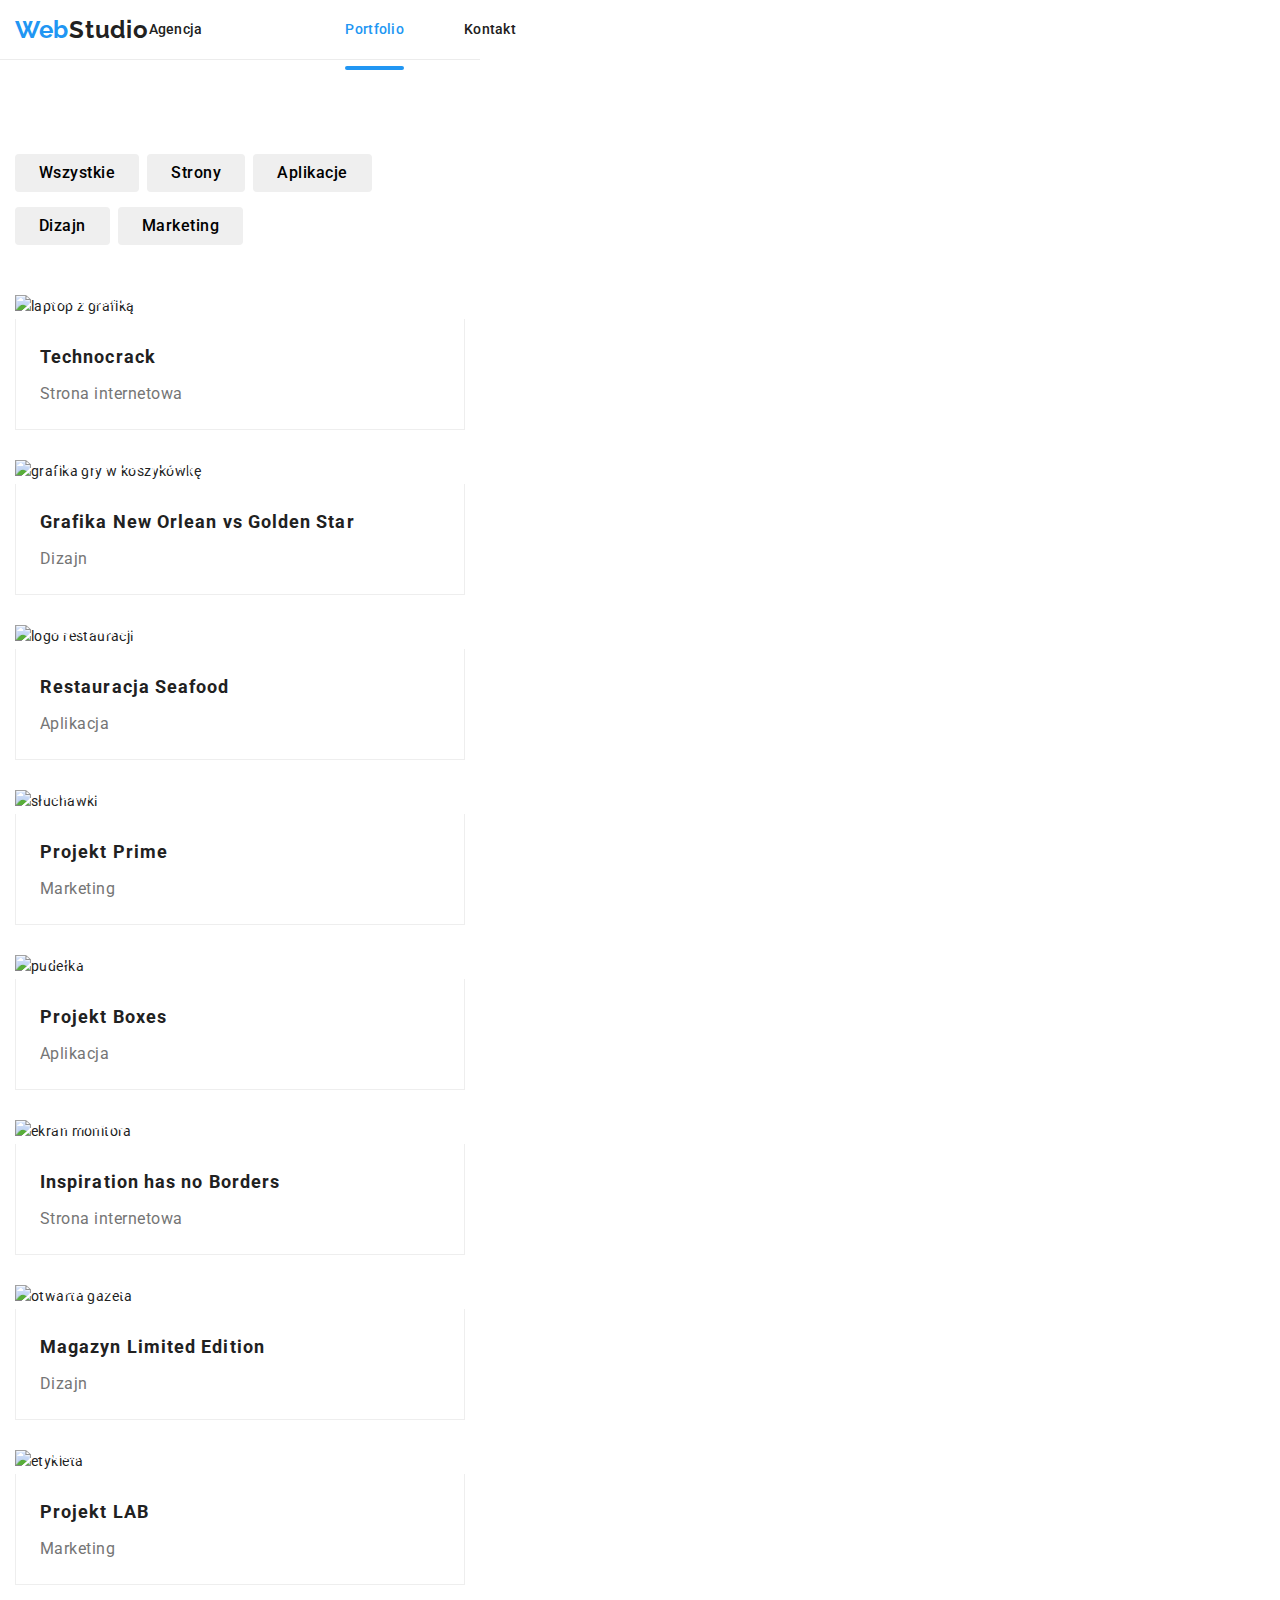
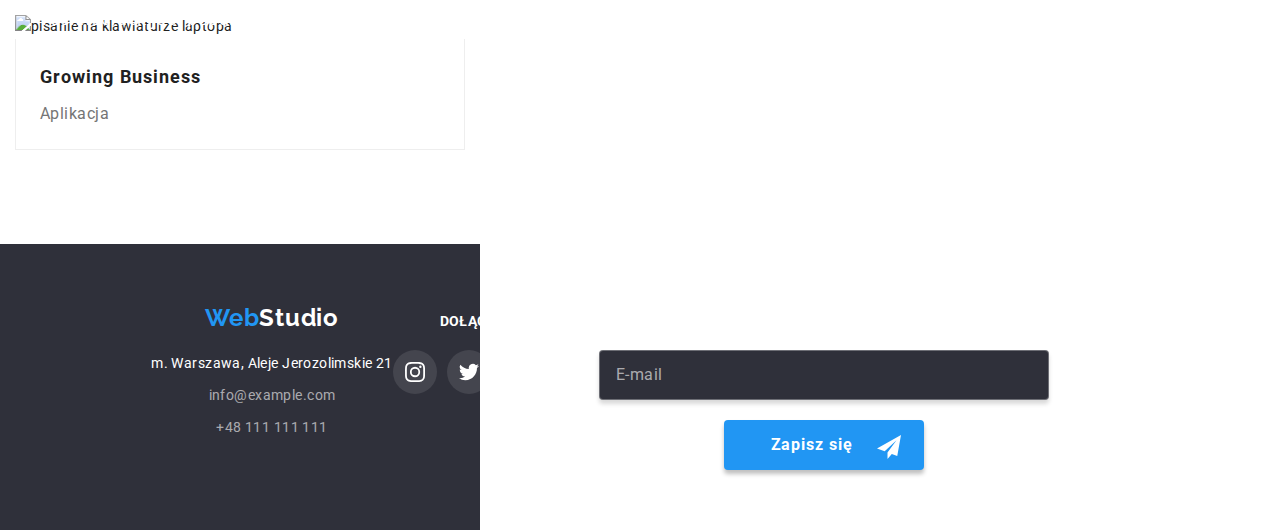
==== commit 4372a92f: "update portfolio to mobile view" ====
--- a/portfolio.html
+++ b/portfolio.html
@@ -126,7 +126,10 @@
             <ul class="portfolio__grid">
                 <li class="portfolio__item">
                     <div class="portfolio__card-all">
-                        <img src="./images/photo1-portfolio.jpg" alt="laptop z grafiką" width="370" height="294" />
+                        <img
+                        alt="laptop z grafiką"
+                        src="./images/photo1-portfolio.jpg"
+                        srcset="./images/photo1-portfolio@2x.jpg 2x" />
         
                         <div class="portfolio__overlay">
                             <p>Technocrack jest popularną platformą wykorzystywaną do rozpowszechniania koronawirusa. Firmy wykorzystują tę platformę do celów szpiegowskich i ataków na niezabezpieczone serwery konkurencji
@@ -142,7 +145,10 @@
 
                 <li class="portfolio__item">
                     <div class="portfolio__card-all">
-                        <img src="./images/photo2-portfolio.jpg" alt="grafika gry w koszykówkę" width="370" height="294" />
+                        <img
+                        alt="grafika gry w koszykówkę"
+                        src="./images/photo2-portfolio.jpg"
+                        srcset="./images/photo2-portfolio@2x.jpg 2x" />
 
                         <div class="portfolio__overlay">
                             <p>Technocrack jest popularną platformą wykorzystywaną do rozpowszechniania koronawirusa. Firmy wykorzystują tę platformę do celów szpiegowskich i ataków na niezabezpieczone serwery konkurencji
@@ -158,7 +164,10 @@
 
                 <li class="portfolio__item">
                     <div class="portfolio__card-all">
-                        <img src="./images/photo3-portfolio.jpg" alt="logo restauracji" width="370" height="294" />
+                        <img
+                        alt="logo restauracji"
+                        src="./images/photo3-portfolio.jpg"
+                        srcset="./images/photo3-portfolio@2x.jpg 2x"/>
 
                         <div class="portfolio__overlay">
                             <p>Technocrack jest popularną platformą wykorzystywaną do rozpowszechniania koronawirusa. Firmy wykorzystują tę platformę do celów szpiegowskich i ataków na niezabezpieczone serwery konkurencji
@@ -174,7 +183,10 @@
 
                 <li class="portfolio__item">
                     <div class="portfolio__card-all">
-                        <img src="./images/photo4-portfolio.jpg" alt="słuchawki" width="370" height="294" />
+                        <img
+                        alt="słuchawki" 
+                        src="./images/photo4-portfolio.jpg"
+                        srcset="./images/photo4-portfolio@2x.jpg 2x" />
                         
                         <div class="portfolio__overlay">
                             <p>Technocrack jest popularną platformą wykorzystywaną do rozpowszechniania koronawirusa. Firmy wykorzystują tę platformę do celów szpiegowskich i ataków na niezabezpieczone serwery konkurencji
@@ -190,7 +202,10 @@
 
                 <li class="portfolio__item">
                     <div class="portfolio__card-all">
-                        <img src="./images/photo5-portfolio.jpg" alt="pudełka" width="370" height="294" />
+                        <img
+                        alt="pudełka" 
+                        src="./images/photo5-portfolio.jpg"
+                        srcset="./images/photo5-portfolio@2x.jpg 2x" />
                         
                         <div class="portfolio__overlay">
                             <p>Technocrack jest popularną platformą wykorzystywaną do rozpowszechniania koronawirusa. Firmy wykorzystują tę platformę do celów szpiegowskich i ataków na niezabezpieczone serwery konkurencji
@@ -206,7 +221,10 @@
 
                 <li class="portfolio__item">
                     <div class="portfolio__card-all">
-                        <img src="./images/photo6-portfolio.jpg" alt="ekran monitora" width="370" height="294" />
+                        <img
+                        alt="ekran monitora" 
+                        src="./images/photo6-portfolio.jpg" 
+                        srcset="./images/photo6-portfolio@2x.jpg 2x" />
 
                         <div class="portfolio__overlay">
                             <p>Technocrack jest popularną platformą wykorzystywaną do rozpowszechniania koronawirusa. Firmy wykorzystują tę platformę do celów szpiegowskich i ataków na niezabezpieczone serwery konkurencji
@@ -222,7 +240,10 @@
 
                 <li class="portfolio__item">
                     <div class="portfolio__card-all">
-                        <img src="./images/photo7-portfolio.jpg" alt="otwarta gazeta" width="370" height="294" />
+                        <img
+                        alt="otwarta gazeta" 
+                        src="./images/photo7-portfolio.jpg"
+                        srcset="./images/photo7-portfolio@2x.jpg 2x" />
                         
                         <div class="portfolio__overlay">
                             <p>Technocrack jest popularną platformą wykorzystywaną do rozpowszechniania koronawirusa. Firmy wykorzystują tę platformę do celów szpiegowskich i ataków na niezabezpieczone serwery konkurencji
@@ -238,7 +259,10 @@
 
                 <li class="portfolio__item">
                     <div class="portfolio__card-all">
-                        <img src="./images/photo8-portfolio.jpg" alt="etykieta" width="370" height="294" />
+                        <img
+                        alt="etykieta"  
+                        src="./images/photo8-portfolio.jpg" 
+                        srcset="./images/photo8-portfolio@2x.jpg 2x" />
                         
                         <div class="portfolio__overlay">
                             <p>Technocrack jest popularną platformą wykorzystywaną do rozpowszechniania koronawirusa. Firmy wykorzystują tę platformę do celów szpiegowskich i ataków na niezabezpieczone serwery konkurencji
@@ -254,7 +278,10 @@
 
                 <li class="portfolio__item">
                     <div class="portfolio__card-all">
-                        <img src="./images/photo9-portfolio.jpg" alt="pisanie na klawiaturze laptopa" width="370" height="294" />
+                        <img
+                        alt="pisanie na klawiaturze laptopa" 
+                        src="./images/photo9-portfolio.jpg"
+                        srcset="./images/photo9-portfolio@2x.jpg 2x" />
 
                         <div class="portfolio__overlay">
                             <p>Technocrack jest popularną platformą wykorzystywaną do rozpowszechniania koronawirusa. Firmy wykorzystują tę platformę do celów szpiegowskich i ataków na niezabezpieczone serwery konkurencji
--- a/public/css/main.min.css
+++ b/public/css/main.min.css
@@ -1 +1 @@
-*,*::before,*::after{-webkit-box-sizing:border-box;box-sizing:border-box}body{font-family:"Roboto","Raleway",sans-serif;color:#212121;background-color:#fff;letter-spacing:.03em;font-size:14px;line-height:1.71}@media screen and (min-width: 320px){body{overflow-x:hidden}}.container{display:-webkit-box;display:-ms-flexbox;display:flex;-ms-flex-wrap:wrap;flex-wrap:wrap;width:480px;padding-left:15px;padding-right:15px;margin:0px auto;-webkit-box-align:center;-ms-flex-align:center;align-items:center;-webkit-box-pack:justify;-ms-flex-pack:justify;justify-content:space-between}@media screen and (min-width: 768px){.container{width:768px}}@media screen and (min-width: 1200px){.container{width:1200px}}h1,h2,h3,h4,p,ul{padding:0;margin:0}ul{list-style-type:none}.section{padding-top:60px;padding-bottom:60px}@media screen and (min-width: 1200px){.section{padding-top:94px;padding-bottom:94px}}.no-padding{padding-top:0px;padding-bottom:0px}.backdrop{background-color:rgba(0,0,0,.2);border:1px solid #000;-webkit-box-shadow:0px 4px 4px 0px rgba(0,0,0,.25);box-shadow:0px 4px 4px 0px rgba(0,0,0,.25);width:100%;height:100%;position:fixed;top:0;left:0;z-index:1;-webkit-transition-property:opacity,visibility;transition-property:opacity,visibility;-webkit-transition-duration:500ms,500ms;transition-duration:500ms,500ms;-webkit-transition-timing-function:ease-in-out,ease-in-out;transition-timing-function:ease-in-out,ease-in-out}.is-hidden{opacity:0;visibility:hidden;pointer-events:none}.hidden{-moz-appearance:none;-webkit-appearance:none;appearance:none}img{display:block;max-width:100%;padding:0;margin:0}.join{font-weight:700;font-size:14px;line-height:1.17;letter-spacing:.03em;color:#fff;text-transform:uppercase;margin-bottom:20px}.btn-sign{width:200px;height:50px;background-color:#2196f3;border-radius:4px;-webkit-box-shadow:0px 4px 4px 0px rgba(0,0,0,.25);box-shadow:0px 4px 4px 0px rgba(0,0,0,.25);border-style:hidden;cursor:pointer;font-weight:700;font-size:16px;line-height:1.86;letter-spacing:.06em;text-align:center;color:#fff;white-space:nowrap;position:relative;margin:0 auto;margin-bottom:60px}.btn-sign span{margin-right:24px}.list{margin-left:auto;margin-right:auto}.header{border-bottom:1px solid #ececec;width:480px;height:60px}@media screen and (min-width: 768px){.header .header{width:768px}}.header__container{-webkit-box-align:center;-ms-flex-align:center;align-items:center;-webkit-box-pack:justify;-ms-flex-pack:justify;justify-content:space-between}.nav{display:-webkit-box;display:-ms-flexbox;display:flex;-webkit-box-align:center;-ms-flex-align:center;align-items:center}.nav__list{display:none}@media screen and (min-width: 768px){.nav__list{display:-webkit-box;display:-ms-flexbox;display:flex}}.nav__list>li:not(:last-child){margin-right:46px}@media screen and (min-width: 768px){.nav__list>li:not(:last-child){margin-right:60px}}.nav__list .active::after{content:"";position:absolute;bottom:-1px;left:0;width:100%;height:4px;background-color:#2196f3;border-radius:2px;display:block}.nav__menu-link,.nav__menu-link-current{font-weight:500;font-size:14px;line-height:1.17;letter-spacing:.02em;color:#212121;padding-top:32px;padding-bottom:32px;text-decoration:none;-webkit-transition:250ms cubic-bezier(0.4, 0, 0.2, 1);transition:250ms cubic-bezier(0.4, 0, 0.2, 1)}.nav__menu-link:hover,.nav__menu-link-current:hover,.nav__menu-link:focus,.nav__menu-link-current:focus{color:#2196f3}.nav__menu-link:active,.nav__menu-link-current:active{color:#2196f3}.nav__menu-link-current{position:relative;color:#2196f3}@media screen and (min-width: 768px){.nav__menu-link-current{margin-left:83px}}.logo,.footer__logo,.logo__header{font-family:"Raleway",sans-serif;font-weight:700;font-size:24px;line-height:1.17;letter-spacing:.03em;text-decoration:none}.logo__header{color:#212121;-webkit-box-align:center;-ms-flex-align:center;align-items:center;padding-top:16px;padding-bottom:16px}.logo--blue{color:#2196f3}.contact{display:none}@media screen and (min-width: 768px){.contact .contact{display:-webkit-box;display:-ms-flexbox;display:flex;-webkit-box-orient:vertical;-webkit-box-direction:normal;-ms-flex-direction:column;flex-direction:column;-webkit-box-align:start;-ms-flex-align:start;align-items:flex-start}}.contact p:not(:last-child){margin-right:50px}.contact__link{font-weight:500;font-size:14px;line-height:1.17;text-align:right;letter-spacing:.02em;text-decoration:none;-webkit-box-align:center;-ms-flex-align:center;align-items:center;display:-webkit-box;display:-ms-flexbox;display:flex;color:#757575;-webkit-transition:250ms cubic-bezier(0.4, 0, 0.2, 1);transition:250ms cubic-bezier(0.4, 0, 0.2, 1)}.contact__link:hover,.contact__link:focus{color:#2196f3}.contact__link:active{color:#2196f3}.contact__icon{width:16px;height:16px;margin-right:10px;fill:currentColor}.menu-toggle{background-color:#fff;border:none;cursor:pointer;position:absolute;top:0px;right:0px;width:40px;height:40px}.menu-toggle:hover,.menu-toggle:focus{fill:#2196f3}@media screen and (min-width: 768px){.menu-toggle{display:none}}.mobile-icon{position:absolute;width:18.67px;height:18.67px;top:22px;right:23px}.mobile-icon:hover,.mobile-icon:focus{fill:#2196f3}.menu-container{background-color:#fff;position:fixed;top:0;left:0;width:100vw;height:100vh;z-index:999;padding:48px 40px;-webkit-transform:translateX(100%);transform:translateX(100%);-webkit-transition:-webkit-transform 250ms ease-in-out;transition:-webkit-transform 250ms ease-in-out;transition:transform 250ms ease-in-out;transition:transform 250ms ease-in-out, -webkit-transform 250ms ease-in-out;display:-webkit-box;display:-ms-flexbox;display:flex;-webkit-box-orient:vertical;-webkit-box-direction:normal;-ms-flex-direction:column;flex-direction:column;-webkit-box-pack:justify;-ms-flex-pack:justify;justify-content:space-between}@media screen and (min-width: 768px){.menu-container{display:none}}.menu-container.is-open{-webkit-transform:translateX(0);transform:translateX(0)}.mobile-menu{font-weight:500;font-size:40px;line-height:1.17;letter-spacing:.02em;color:#212121}.mobile-menu__link,.mobile-menu__link--current{text-decoration:none;color:#212121}.mobile-menu__link--current{color:#2196f3}.mobile-menu__name:not(:last-child){margin-bottom:32px}.mobile-menu__name:last-child{margin-bottom:302px}.mobile-contact{display:-webkit-box;display:-ms-flexbox;display:flex;-webkit-box-orient:vertical;-webkit-box-direction:normal;-ms-flex-direction:column;flex-direction:column;padding:0;margin:0;list-style:none}.mobile-contact__list>li:not(:last-child){margin-bottom:32px}.mobile-contact__link{font-weight:500;font-size:24px;line-height:1.17;letter-spacing:.02em;text-decoration:none;color:#757575;padding-bottom:64px;display:block}.mobile-contact__link--active{font-weight:500;font-size:34px;line-height:1.17;letter-spacing:.02em;padding-bottom:32px;color:#2196f3;text-decoration:none;display:block}.mobile-contact__link:hover{color:#2196f3}.mobile-pages{display:-webkit-box;display:-ms-flexbox;display:flex}.mobile-pages>li:not(:last-child){margin-right:20px}.mobile-pages__link{color:#2196f3;text-decoration:none;font-weight:500;font-size:18px;line-height:1.22;letter-spacing:.02em}.text{background-color:#2f303a;text-align:center;background-image:-webkit-gradient(linear, left bottom, left top, from(rgba(47, 48, 58, 0.4)), to(rgba(47, 48, 58, 0.4))),url(../../images/header-img.jpg);background-image:linear-gradient(0deg, rgba(47, 48, 58, 0.4) 0%, rgba(47, 48, 58, 0.4) 100%),url(../../images/header-img.jpg);background-repeat:no-repeat;background-size:cover;background-position:center;-webkit-box-shadow:0px 4px 4px 0px rgba(0,0,0,.25);box-shadow:0px 4px 4px 0px rgba(0,0,0,.25);position:relative}@media screen and (min-width: 768px){.text .text{width:768px}}.text__container{-webkit-box-orient:vertical;-webkit-box-direction:normal;-ms-flex-direction:column;flex-direction:column;padding-top:118px;padding-bottom:118px;width:480px}.text__title{font-weight:900;color:#fff;font-size:26px;line-height:1.61;letter-spacing:.06em;text-align:center;margin-left:auto;margin-right:auto;margin-bottom:30px;width:365px;height:84px}.text__button{font-family:"Roboto",sans-serif;font-weight:700;color:#fff;font-size:16px;line-height:1.88;letter-spacing:.06em;-webkit-box-align:center;-ms-flex-align:center;align-items:center;text-align:center;background-color:#2196f3;padding:10px 41px 10px 42px;border-radius:4px;border-style:hidden;margin-left:auto;margin-right:auto;cursor:pointer}.modal{position:absolute;width:450px;height:609px;background-color:#fff;border:1px solid #000;-webkit-box-shadow:0px 1px 3px rgba(0,0,0,.12),0px 1px 1px rgba(0,0,0,.14),0px 2px 1px rgba(0,0,0,.2);box-shadow:0px 1px 3px rgba(0,0,0,.12),0px 1px 1px rgba(0,0,0,.14),0px 2px 1px rgba(0,0,0,.2);top:50%;left:50%;-webkit-transform:translate(-50%, -50%);transform:translate(-50%, -50%);border-radius:4px;border-style:hidden}.modal__button{position:absolute;top:8px;right:8px;width:30px;height:30px;background-color:#fff;border-radius:50%;border:1px solid rgba(0,0,0,.1);cursor:pointer;-webkit-transition:border-color 250ms cubic-bezier(0.4, 0, 0.2, 1),color 250ms cubic-bezier(0.4, 0, 0.2, 1);transition:border-color 250ms cubic-bezier(0.4, 0, 0.2, 1),color 250ms cubic-bezier(0.4, 0, 0.2, 1)}.modal__button:hover,.modal__button:focus{border-color:#2196f3;color:#2196f3}.modal__icon{width:100%;height:100%;fill:currentColor;position:absolute;top:5px;left:5px}.order-form{display:-webkit-box;display:-ms-flexbox;display:flex;width:100%;padding:40px;-webkit-box-orient:vertical;-webkit-box-direction:normal;-ms-flex-direction:column;flex-direction:column;color:#fff;border:none}.order-form__title{font-weight:700;font-size:20px;line-height:1.5;letter-spacing:.03em;text-align:center;padding:40px 40px 12px 40px}.order-form__wrapper{position:relative}.order-form__label{font-weight:400;font-size:12px;line-height:1.17;letter-spacing:.01em;margin-bottom:10px;margin-left:40px;color:#757575}.order-form__input{width:370px;height:40px;border-radius:4px;border:1px solid rgba(33,33,33,.2);margin-left:40px;margin-right:40px;padding-left:42px;-webkit-transition:border 250ms cubic-bezier(0.4, 0, 0.2, 1);transition:border 250ms cubic-bezier(0.4, 0, 0.2, 1);outline:none}.order-form__input:hover,.order-form__input:active{border:1px solid #2196f3}.order-form__input:focus-within{border:1px solid #2196f3}.order-form__icon{position:absolute;top:35px;left:52px;width:18px;height:18px}.order-form__input:hover+.order-form__icon,.order-form__input:active+.order-form__icon{fill:#2196f3}.order-form__input:focus-within+.order-form__icon{fill:#2196f3}.order-form__comment{width:370px;height:120px;border-radius:4px;border:1px solid rgba(33,33,33,.2);margin-bottom:20px;margin-left:40px;margin-right:40px;resize:none;padding-top:12px;padding-left:16px;-webkit-transition:border 250ms cubic-bezier(0.4, 0, 0.2, 1);transition:border 250ms cubic-bezier(0.4, 0, 0.2, 1);outline:none}.order-form__comment::-webkit-input-placeholder{font-size:12px;line-height:1.17;letter-spacing:.01em;color:rgba(117,117,117,.5)}.order-form__comment::-moz-placeholder{font-size:12px;line-height:1.17;letter-spacing:.01em;color:rgba(117,117,117,.5)}.order-form__comment:-ms-input-placeholder{font-size:12px;line-height:1.17;letter-spacing:.01em;color:rgba(117,117,117,.5)}.order-form__comment::-ms-input-placeholder{font-size:12px;line-height:1.17;letter-spacing:.01em;color:rgba(117,117,117,.5)}.order-form__comment::placeholder{font-size:12px;line-height:1.17;letter-spacing:.01em;color:rgba(117,117,117,.5)}.order-form__comment:hover,.order-form__comment:active{border:1px solid #2196f3}.order-form__comment:focus-within{border:1px solid #2196f3}.order-form__checkbox{display:-webkit-box;display:-ms-flexbox;display:flex;position:relative}.order-form__text-check-area{font-size:12px;line-height:1.17;letter-spacing:.03em;color:#757575;margin-bottom:30px;margin-left:64px;cursor:pointer}.order-form__text-check-area::before{width:16px;height:15px;display:block;position:absolute;top:-2px;left:40px;content:"";border-radius:2px;border:2px solid #212121;-webkit-transition:border 250ms cubic-bezier(0.4, 0, 0.2, 1),background-color 250ms cubic-bezier(0.4, 0, 0.2, 1);transition:border 250ms cubic-bezier(0.4, 0, 0.2, 1),background-color 250ms cubic-bezier(0.4, 0, 0.2, 1)}.order-form__link{color:#2196f3}.order-form__checkbox-icon{position:absolute;top:1px;left:42px;width:16px;height:15px;fill:#fff}.order-form__send-btn{width:200px;height:50px;background-color:#2196f3;border-radius:4px;border-style:hidden;margin-left:125px;margin-right:125px;margin-bottom:40px;color:#fff;font-weight:700;font-size:16px;line-height:1.86;letter-spacing:.06em;text-align:center;-webkit-box-shadow:0px 4px 4px 0px rgba(0,0,0,.1490196078);box-shadow:0px 4px 4px 0px rgba(0,0,0,.1490196078);cursor:pointer}.order-form__check-form:checked+.order-form__text-check-area::before{background-color:#2196f3;border:none}.asset{padding-top:60px}.asset__list{display:-webkit-box;display:-ms-flexbox;display:flex;-ms-flex-wrap:wrap;flex-wrap:wrap;-webkit-column-gap:30px;-moz-column-gap:30px;column-gap:30px;padding:0;width:1170px;-webkit-box-orient:horizontal;-webkit-box-direction:normal;-ms-flex-direction:row;flex-direction:row;-webkit-box-pack:center;-ms-flex-pack:center;justify-content:center;-ms-flex-line-pack:center;align-content:center}.asset__list>li{-webkit-box-pack:center;-ms-flex-pack:center;justify-content:center;-ms-flex-line-pack:center;align-content:center}.asset__element{-ms-flex-preferred-size:calc((100% - 90px)/4);flex-basis:calc((100% - 90px)/4)}.asset__element:not(:last-child){padding-bottom:30px}.asset__logo{width:450px;height:120px;background-color:#f5f4fa;margin-bottom:30px;border-radius:4px;padding:25px 190px}@media screen and (min-width: 768px){.asset__logo{width:354px;padding:25px 142px}}.asset__title{font-weight:700;font-size:14px;line-height:1.17;letter-spacing:.03em;margin-bottom:10px;text-align:center}@media screen and (min-width: 768px){.asset__title{text-align:left}}.asset__description{color:#757575;font-size:14px;line-height:1.71;letter-spacing:.03em;width:450px}@media screen and (min-width: 768px){.asset__description{width:354px}}.scope{text-align:center;margin-left:auto;margin-right:auto;display:none}@media screen and (min-width: 1200px){.scope .scope{display:-webkit-box;display:-ms-flexbox;display:flex}}.scope__title{font-weight:700;font-size:36px;line-height:1.17;letter-spacing:.03em;margin:0 auto;text-align:center;-webkit-box-pack:center;-ms-flex-pack:center;justify-content:center}.scope__list{display:-webkit-box;display:-ms-flexbox;display:flex;-ms-flex-wrap:wrap;flex-wrap:wrap;-webkit-box-pack:center;-ms-flex-pack:center;justify-content:center;margin-top:50px;gap:30px;padding-bottom:0;padding-right:0;padding-left:0;padding-bottom:94px}.scope__list>li{position:relative}.scope__list img{display:block}.scope__label{position:absolute;text-transform:uppercase;bottom:0;left:0;right:0;padding:27px 90px;font-weight:700;line-height:1.17;letter-spacing:.03em;color:#fff;width:100%;height:70px;background-color:rgba(47,48,58,.8);-webkit-box-shadow:0px 4px 4px 0px rgba(0,0,0,.25);box-shadow:0px 4px 4px 0px rgba(0,0,0,.25);white-space:nowrap;border:none}.team{background-color:#f5f4fa;text-align:center}.team__title{font-weight:700;font-size:28px;line-height:1.17;letter-spacing:.03em;-webkit-box-pack:center;-ms-flex-pack:center;justify-content:center;margin-left:auto;margin-right:auto;margin-bottom:30px;text-align:center}.team__list{display:-webkit-box;display:-ms-flexbox;display:flex;-ms-flex-wrap:wrap;flex-wrap:wrap;-webkit-box-pack:center;-ms-flex-pack:center;justify-content:center}.team__list>li{background-color:#fff;width:450px;height:622px}.team__list>li:not(:last-child){margin-bottom:30px}.team__list img{margin-bottom:30px}@media screen and (min-width: 768px){.team__list>li{width:354px;height:536px}}.team-card{padding:0;border-radius:0 0 4px 4px;width:450px;height:622px;-webkit-box-shadow:0px 1px 3px rgba(0,0,0,.12),0px 1px 1px rgba(0,0,0,.14),0px 2px 1px rgba(0,0,0,.2);box-shadow:0px 1px 3px rgba(0,0,0,.12),0px 1px 1px rgba(0,0,0,.14),0px 2px 1px rgba(0,0,0,.2)}.team-card__name{font-weight:500;font-size:16px;line-height:1.17;color:#212121;letter-spacing:.03em;margin-bottom:10px}.team-card__job-title{font-size:16px;line-height:1.17;color:#757575;letter-spacing:.03em;margin-bottom:16px}.member-social{display:-webkit-box;display:-ms-flexbox;display:flex;-webkit-box-pack:center;-ms-flex-pack:center;justify-content:center;padding-bottom:30px}.member-social>li:not(:last-child){margin-right:10px}.member-social__link svg{-webkit-transition:fill 250ms cubic-bezier(0.4, 0, 0.2, 1),background-color 250ms cubic-bezier(0.4, 0, 0.2, 1);transition:fill 250ms cubic-bezier(0.4, 0, 0.2, 1),background-color 250ms cubic-bezier(0.4, 0, 0.2, 1)}.member-social__link:hover svg,.member-social__link:focus svg{fill:#fff;background-color:#2196f3}.member-social__icon{width:44px;height:44px;border-radius:50%;background-repeat:no-repeat;fill:#afb1b8;cursor:pointer}.clients__container{width:450px;padding:0}@media screen and (min-width: 768px){.clients{width:738px}}.clients__title{font-weight:700;font-size:28px;line-height:1.17;letter-spacing:.03em;text-align:center;margin-left:auto;margin-right:auto;margin-bottom:50px;margin-bottom:30px}.clients__list{display:-webkit-box;display:-ms-flexbox;display:flex;-ms-flex-wrap:wrap;flex-wrap:wrap;-webkit-box-orient:horizontal;-webkit-box-direction:normal;-ms-flex-direction:row;flex-direction:row;-webkit-box-pack:center;-ms-flex-pack:center;justify-content:center;gap:30px}.clients__list>li{width:210px;height:92px}.clients__list>li:nth-child(2n+1){padding-left:0px}.clients__list>li:nth-child(2n){padding-right:0px}@media screen and (min-width: 768px){.clients__list>li__list>li{width:738px;-ms-flex-preferred-size:33.3333333333%;flex-basis:33.3333333333%}}.clients__link svg{-webkit-transition:fill 250ms cubic-bezier(0.4, 0, 0.2, 1),border-color 250ms cubic-bezier(0.4, 0, 0.2, 1);transition:fill 250ms cubic-bezier(0.4, 0, 0.2, 1),border-color 250ms cubic-bezier(0.4, 0, 0.2, 1);border:1px solid #afb1b8;border-radius:4px;fill:#afb1b8;cursor:pointer;width:210px;height:92px}@media screen and (min-width: 768px){.clients__link svg__link svg{width:226px}}.clients__link:hover svg,.clients__link:focus svg{fill:#2196f3;border-color:#2196f3}.clients__logo{padding:16px 52px}.footer{background-color:#2f303a;width:480px}.footer__container{display:-webkit-box;display:-ms-flexbox;display:flex;-webkit-box-orient:horizontal;-webkit-box-direction:normal;-ms-flex-direction:row;flex-direction:row;-webkit-box-align:baseline;-ms-flex-align:baseline;align-items:baseline;-webkit-box-pack:center;-ms-flex-pack:center;justify-content:center}.footer__logo{color:#fff;margin-bottom:20px}.address{-webkit-box-orient:vertical;-webkit-box-direction:normal;-ms-flex-direction:column;flex-direction:column;padding-top:60px;padding-bottom:60px;display:-webkit-box;display:-ms-flexbox;display:flex;-webkit-box-pack:center;-ms-flex-pack:center;justify-content:center;text-align:center}.address__list{-webkit-box-orient:vertical;-webkit-box-direction:normal;-ms-flex-direction:column;flex-direction:column}.address__list>li:not(:last-child){margin-bottom:8px}.address__place{font-size:14px;line-height:1.71;color:#fff;font-style:normal;letter-spacing:.03em}.address__link{text-decoration:none;color:rgba(255,255,255,.6);font-size:14px;line-height:1.71;letter-spacing:.03em;-webkit-transition:color 250ms cubic-bezier(0.4, 0, 0.2, 1);transition:color 250ms cubic-bezier(0.4, 0, 0.2, 1)}.address__link:hover,.address__link:focus{color:#2196f3}.address__link:active{color:#2196f3}.footer-social{width:206px;-webkit-box-pack:center;-ms-flex-pack:center;justify-content:center;text-align:center;padding-bottom:60px}.footer-social__list{display:-webkit-box;display:-ms-flexbox;display:flex}.footer-social__list>li:not(:last-child){margin-right:10px}.footer-social__link svg{-webkit-transition:background-color 250ms cubic-bezier(0.4, 0, 0.2, 1);transition:background-color 250ms cubic-bezier(0.4, 0, 0.2, 1)}.footer-social__link:hover svg,.footer-social__link:focus svg{background-color:#2196f3}.footer-social__icon{width:44px;height:44px;border-radius:50%;fill:#fff;background-color:rgba(255,255,255,.1);cursor:pointer;display:block}.subscription{width:450px;display:-webkit-box;display:-ms-flexbox;display:flex;-webkit-box-orient:vertical;-webkit-box-direction:normal;-ms-flex-direction:column;flex-direction:column;-webkit-box-pack:center;-ms-flex-pack:center;justify-content:center;text-align:center}.subscription__section{display:-webkit-box;display:-ms-flexbox;display:flex;-webkit-box-orient:vertical;-webkit-box-direction:normal;-ms-flex-direction:column;flex-direction:column}.subscription__input{width:450px;height:50px;background-color:#2f303a;border-radius:4px;border:1px solid rgba(255,255,255,.3);-webkit-box-shadow:0px 4px 4px 0px rgba(0,0,0,.15);box-shadow:0px 4px 4px 0px rgba(0,0,0,.15);-webkit-transition:border 250ms cubic-bezier(0.4, 0, 0.2, 1);transition:border 250ms cubic-bezier(0.4, 0, 0.2, 1);outline:none;color:#fff;padding-left:16px;margin-bottom:20px}.subscription__input::-webkit-input-placeholder{font-size:16px;line-height:1.25;letter-spacing:.03em;color:rgba(255,255,255,.6);padding-top:15px;padding-bottom:15px}.subscription__input::-moz-placeholder{font-size:16px;line-height:1.25;letter-spacing:.03em;color:rgba(255,255,255,.6);padding-top:15px;padding-bottom:15px}.subscription__input:-ms-input-placeholder{font-size:16px;line-height:1.25;letter-spacing:.03em;color:rgba(255,255,255,.6);padding-top:15px;padding-bottom:15px}.subscription__input::-ms-input-placeholder{font-size:16px;line-height:1.25;letter-spacing:.03em;color:rgba(255,255,255,.6);padding-top:15px;padding-bottom:15px}.subscription__input::placeholder{font-size:16px;line-height:1.25;letter-spacing:.03em;color:rgba(255,255,255,.6);padding-top:15px;padding-bottom:15px}.subscription__input:hover,.subscription__input:active{border:1px solid #2196f3}.subscription__input:focus-within{border:1px solid #2196f3}.subscription__icon{fill:#fff;width:24px;height:24px;position:absolute;margin-top:5px}.portfolio{text-align:center;display:-webkit-box;display:-ms-flexbox;display:flex}.portfolio__container{padding-top:94px;padding-bottom:94px}.portfolio__filters{display:-webkit-box;display:-ms-flexbox;display:flex;-webkit-box-pack:center;-ms-flex-pack:center;justify-content:center;width:100%}.portfolio__filters-menu{display:-webkit-inline-box;display:-ms-inline-flexbox;display:inline-flex;-webkit-box-pack:center;-ms-flex-pack:center;justify-content:center;margin-bottom:50px}.portfolio__filters-menu>li:not(:last-child){margin-right:8px}.portfolio__button{font-weight:500;font-size:16px;line-height:1.63;letter-spacing:.03em;cursor:pointer;border-radius:4px;border-style:hidden;padding:6px 24px;-webkit-transition:color 250ms cubic-bezier(0.4, 0, 0.2, 1),background-color 250ms cubic-bezier(0.4, 0, 0.2, 1),-webkit-box-shadow 250ms cubic-bezier(0.4, 0, 0.2, 1);transition:color 250ms cubic-bezier(0.4, 0, 0.2, 1),background-color 250ms cubic-bezier(0.4, 0, 0.2, 1),-webkit-box-shadow 250ms cubic-bezier(0.4, 0, 0.2, 1);transition:color 250ms cubic-bezier(0.4, 0, 0.2, 1),background-color 250ms cubic-bezier(0.4, 0, 0.2, 1),box-shadow 250ms cubic-bezier(0.4, 0, 0.2, 1);transition:color 250ms cubic-bezier(0.4, 0, 0.2, 1),background-color 250ms cubic-bezier(0.4, 0, 0.2, 1),box-shadow 250ms cubic-bezier(0.4, 0, 0.2, 1),-webkit-box-shadow 250ms cubic-bezier(0.4, 0, 0.2, 1)}.portfolio__button:hover,.portfolio__button:focus{color:#fff;background-color:#2196f3;-webkit-box-shadow:0px 4px 4px 0px rgba(0,0,0,.25);box-shadow:0px 4px 4px 0px rgba(0,0,0,.25)}.portfolio__button:active{color:#fff;background-color:#2196f3}.portfolio__grid{display:-webkit-box;display:-ms-flexbox;display:flex;-ms-flex-wrap:wrap;flex-wrap:wrap;gap:30px;padding:0;-ms-flex-line-pack:center;align-content:center}.portfolio__item{padding:0;text-align:left;width:370px;-webkit-transition:-webkit-box-shadow 250ms cubic-bezier(0.4, 0, 0.2, 1);transition:-webkit-box-shadow 250ms cubic-bezier(0.4, 0, 0.2, 1);transition:box-shadow 250ms cubic-bezier(0.4, 0, 0.2, 1);transition:box-shadow 250ms cubic-bezier(0.4, 0, 0.2, 1), -webkit-box-shadow 250ms cubic-bezier(0.4, 0, 0.2, 1)}.portfolio__item:hover,.portfolio__item:focus{-webkit-box-shadow:1px 4px 6px 0px rgba(0,0,0,.16),0px 4px 4px 0px rgba(0,0,0,.06),0px 1px 1px 0px rgba(0,0,0,.12);box-shadow:1px 4px 6px 0px rgba(0,0,0,.16),0px 4px 4px 0px rgba(0,0,0,.06),0px 1px 1px 0px rgba(0,0,0,.12);cursor:pointer}.portfolio__item:hover .portfolio__overlay{-webkit-transform:translateY(0%);transform:translateY(0%)}.portfolio__card-all{position:relative;overflow:hidden;-webkit-transition:-webkit-box-shadow 250ms cubic-bezier(0.4, 0, 0.2, 1);transition:-webkit-box-shadow 250ms cubic-bezier(0.4, 0, 0.2, 1);transition:box-shadow 250ms cubic-bezier(0.4, 0, 0.2, 1);transition:box-shadow 250ms cubic-bezier(0.4, 0, 0.2, 1), -webkit-box-shadow 250ms cubic-bezier(0.4, 0, 0.2, 1)}.portfolio__overlay{position:absolute;top:0;left:0;width:100%;height:100%;background-color:#2196f3;-webkit-transform:translateY(100%);transform:translateY(100%);-webkit-transition:-webkit-transform 250ms cubic-bezier(0.4, 0, 0.2, 1);transition:-webkit-transform 250ms cubic-bezier(0.4, 0, 0.2, 1);transition:transform 250ms cubic-bezier(0.4, 0, 0.2, 1);transition:transform 250ms cubic-bezier(0.4, 0, 0.2, 1), -webkit-transform 250ms cubic-bezier(0.4, 0, 0.2, 1);-webkit-box-align:center;-ms-flex-align:center;align-items:center;display:-webkit-box;display:-ms-flexbox;display:flex}.portfolio__overlay>p{color:#fff;padding:49px 45px 49px 24px;font-weight:400;font-size:18px;line-height:1.56;letter-spacing:.03em}.portfolio__card-description{padding:20px 24px;border-left:1px solid #eee;border-right:1px solid #eee;border-bottom:1px solid #eee;border-top:0px}.portfolio__title{font-weight:700;font-size:18px;line-height:2;letter-spacing:.06em;margin-bottom:4px}.portfolio__type{font-size:16px;line-height:1.88;color:#757575;letter-spacing:.03em}/*# sourceMappingURL=main.min.css.map */+*,*::before,*::after{-webkit-box-sizing:border-box;box-sizing:border-box}body{font-family:"Roboto","Raleway",sans-serif;color:#212121;background-color:#fff;letter-spacing:.03em;font-size:14px;line-height:1.71}@media screen and (min-width: 320px){body{overflow-x:hidden}}.container{display:-webkit-box;display:-ms-flexbox;display:flex;-ms-flex-wrap:wrap;flex-wrap:wrap;width:480px;padding-left:15px;padding-right:15px;margin:0px auto;-webkit-box-align:center;-ms-flex-align:center;align-items:center;-webkit-box-pack:justify;-ms-flex-pack:justify;justify-content:space-between}@media screen and (min-width: 768px){.container{width:768px}}@media screen and (min-width: 1200px){.container{width:1200px}}h1,h2,h3,h4,p,ul{padding:0;margin:0}ul{list-style-type:none}.section{padding-top:60px;padding-bottom:60px}@media screen and (min-width: 1200px){.section{padding-top:94px;padding-bottom:94px}}.no-padding{padding-top:0px;padding-bottom:0px}.backdrop{background-color:rgba(0,0,0,.2);border:1px solid #000;-webkit-box-shadow:0px 4px 4px 0px rgba(0,0,0,.25);box-shadow:0px 4px 4px 0px rgba(0,0,0,.25);width:100%;height:100%;position:fixed;top:0;left:0;z-index:1;-webkit-transition-property:opacity,visibility;transition-property:opacity,visibility;-webkit-transition-duration:500ms,500ms;transition-duration:500ms,500ms;-webkit-transition-timing-function:ease-in-out,ease-in-out;transition-timing-function:ease-in-out,ease-in-out}.is-hidden{opacity:0;visibility:hidden;pointer-events:none}.hidden{-moz-appearance:none;-webkit-appearance:none;appearance:none}img{display:block;max-width:100%;height:auto;padding:0;margin:0}.join{font-weight:700;font-size:14px;line-height:1.17;letter-spacing:.03em;color:#fff;text-transform:uppercase;margin-bottom:20px}.btn-sign{width:200px;height:50px;background-color:#2196f3;border-radius:4px;-webkit-box-shadow:0px 4px 4px 0px rgba(0,0,0,.25);box-shadow:0px 4px 4px 0px rgba(0,0,0,.25);border-style:hidden;cursor:pointer;font-weight:700;font-size:16px;line-height:1.86;letter-spacing:.06em;text-align:center;color:#fff;white-space:nowrap;position:relative;margin:0 auto;margin-bottom:60px}.btn-sign span{margin-right:24px}.list{margin-left:auto;margin-right:auto}.header{border-bottom:1px solid #ececec;width:480px;height:60px}@media screen and (min-width: 768px){.header .header{width:768px}}.header__container{-webkit-box-align:center;-ms-flex-align:center;align-items:center;-webkit-box-pack:justify;-ms-flex-pack:justify;justify-content:space-between}.nav{display:-webkit-box;display:-ms-flexbox;display:flex;-webkit-box-align:center;-ms-flex-align:center;align-items:center}.nav__list{display:none}@media screen and (min-width: 768px){.nav__list{display:-webkit-box;display:-ms-flexbox;display:flex}}.nav__list>li:not(:last-child){margin-right:46px}@media screen and (min-width: 768px){.nav__list>li:not(:last-child){margin-right:60px}}.nav__list .active::after{content:"";position:absolute;bottom:-1px;left:0;width:100%;height:4px;background-color:#2196f3;border-radius:2px;display:block}.nav__menu-link,.nav__menu-link-current{font-weight:500;font-size:14px;line-height:1.17;letter-spacing:.02em;color:#212121;padding-top:32px;padding-bottom:32px;text-decoration:none;-webkit-transition:250ms cubic-bezier(0.4, 0, 0.2, 1);transition:250ms cubic-bezier(0.4, 0, 0.2, 1)}.nav__menu-link:hover,.nav__menu-link-current:hover,.nav__menu-link:focus,.nav__menu-link-current:focus{color:#2196f3}.nav__menu-link:active,.nav__menu-link-current:active{color:#2196f3}.nav__menu-link-current{position:relative;color:#2196f3}@media screen and (min-width: 768px){.nav__menu-link-current{margin-left:83px}}.logo,.footer__logo,.logo__header{font-family:"Raleway",sans-serif;font-weight:700;font-size:24px;line-height:1.17;letter-spacing:.03em;text-decoration:none}.logo__header{color:#212121;-webkit-box-align:center;-ms-flex-align:center;align-items:center;padding-top:16px;padding-bottom:16px}.logo--blue{color:#2196f3}.contact{display:none}@media screen and (min-width: 768px){.contact .contact{display:-webkit-box;display:-ms-flexbox;display:flex;-webkit-box-orient:vertical;-webkit-box-direction:normal;-ms-flex-direction:column;flex-direction:column;-webkit-box-align:start;-ms-flex-align:start;align-items:flex-start}}.contact p:not(:last-child){margin-right:50px}.contact__link{font-weight:500;font-size:14px;line-height:1.17;text-align:right;letter-spacing:.02em;text-decoration:none;-webkit-box-align:center;-ms-flex-align:center;align-items:center;display:-webkit-box;display:-ms-flexbox;display:flex;color:#757575;-webkit-transition:250ms cubic-bezier(0.4, 0, 0.2, 1);transition:250ms cubic-bezier(0.4, 0, 0.2, 1)}.contact__link:hover,.contact__link:focus{color:#2196f3}.contact__link:active{color:#2196f3}.contact__icon{width:16px;height:16px;margin-right:10px;fill:currentColor}.menu-toggle{background-color:#fff;border:none;cursor:pointer;position:absolute;top:0px;right:0px;width:40px;height:40px}.menu-toggle:hover,.menu-toggle:focus{fill:#2196f3}@media screen and (min-width: 768px){.menu-toggle{display:none}}.mobile-icon{position:absolute;width:18.67px;height:18.67px;top:22px;right:23px}.mobile-icon:hover,.mobile-icon:focus{fill:#2196f3}.menu-container{background-color:#fff;position:fixed;top:0;left:0;width:100vw;height:100vh;z-index:999;padding:48px 40px;-webkit-transform:translateX(100%);transform:translateX(100%);-webkit-transition:-webkit-transform 250ms ease-in-out;transition:-webkit-transform 250ms ease-in-out;transition:transform 250ms ease-in-out;transition:transform 250ms ease-in-out, -webkit-transform 250ms ease-in-out;display:-webkit-box;display:-ms-flexbox;display:flex;-webkit-box-orient:vertical;-webkit-box-direction:normal;-ms-flex-direction:column;flex-direction:column;-webkit-box-pack:justify;-ms-flex-pack:justify;justify-content:space-between}@media screen and (min-width: 768px){.menu-container{display:none}}.menu-container.is-open{-webkit-transform:translateX(0);transform:translateX(0)}.mobile-menu{font-weight:500;font-size:40px;line-height:1.17;letter-spacing:.02em;color:#212121}.mobile-menu__link,.mobile-menu__link--current{text-decoration:none;color:#212121}.mobile-menu__link--current{color:#2196f3}.mobile-menu__name:not(:last-child){margin-bottom:32px}.mobile-menu__name:last-child{margin-bottom:302px}.mobile-contact{display:-webkit-box;display:-ms-flexbox;display:flex;-webkit-box-orient:vertical;-webkit-box-direction:normal;-ms-flex-direction:column;flex-direction:column;padding:0;margin:0;list-style:none}.mobile-contact__list>li:not(:last-child){margin-bottom:32px}.mobile-contact__link{font-weight:500;font-size:24px;line-height:1.17;letter-spacing:.02em;text-decoration:none;color:#757575;padding-bottom:64px;display:block}.mobile-contact__link--active{font-weight:500;font-size:34px;line-height:1.17;letter-spacing:.02em;padding-bottom:32px;color:#2196f3;text-decoration:none;display:block}.mobile-contact__link:hover{color:#2196f3}.mobile-pages{display:-webkit-box;display:-ms-flexbox;display:flex}.mobile-pages>li:not(:last-child){margin-right:20px}.mobile-pages__link{color:#2196f3;text-decoration:none;font-weight:500;font-size:18px;line-height:1.22;letter-spacing:.02em}.text{background-color:#2f303a;text-align:center;background-image:-webkit-gradient(linear, left bottom, left top, from(rgba(47, 48, 58, 0.4)), to(rgba(47, 48, 58, 0.4))),url(../../images/header-img.jpg);background-image:linear-gradient(0deg, rgba(47, 48, 58, 0.4) 0%, rgba(47, 48, 58, 0.4) 100%),url(../../images/header-img.jpg);background-repeat:no-repeat;background-size:cover;background-position:center;-webkit-box-shadow:0px 4px 4px 0px rgba(0,0,0,.25);box-shadow:0px 4px 4px 0px rgba(0,0,0,.25);position:relative}@media screen and (min-width: 768px){.text .text{width:768px}}.text__container{-webkit-box-orient:vertical;-webkit-box-direction:normal;-ms-flex-direction:column;flex-direction:column;padding-top:118px;padding-bottom:118px;width:480px}.text__title{font-weight:900;color:#fff;font-size:26px;line-height:1.61;letter-spacing:.06em;text-align:center;margin-left:auto;margin-right:auto;margin-bottom:30px;width:365px;height:84px}.text__button{font-family:"Roboto",sans-serif;font-weight:700;color:#fff;font-size:16px;line-height:1.88;letter-spacing:.06em;-webkit-box-align:center;-ms-flex-align:center;align-items:center;text-align:center;background-color:#2196f3;padding:10px 41px 10px 42px;border-radius:4px;border-style:hidden;margin-left:auto;margin-right:auto;cursor:pointer}.modal{position:absolute;width:450px;height:609px;background-color:#fff;border:1px solid #000;-webkit-box-shadow:0px 1px 3px rgba(0,0,0,.12),0px 1px 1px rgba(0,0,0,.14),0px 2px 1px rgba(0,0,0,.2);box-shadow:0px 1px 3px rgba(0,0,0,.12),0px 1px 1px rgba(0,0,0,.14),0px 2px 1px rgba(0,0,0,.2);top:50%;left:50%;-webkit-transform:translate(-50%, -50%);transform:translate(-50%, -50%);border-radius:4px;border-style:hidden}.modal__button{position:absolute;top:8px;right:8px;width:30px;height:30px;background-color:#fff;border-radius:50%;border:1px solid rgba(0,0,0,.1);cursor:pointer;-webkit-transition:border-color 250ms cubic-bezier(0.4, 0, 0.2, 1),color 250ms cubic-bezier(0.4, 0, 0.2, 1);transition:border-color 250ms cubic-bezier(0.4, 0, 0.2, 1),color 250ms cubic-bezier(0.4, 0, 0.2, 1)}.modal__button:hover,.modal__button:focus{border-color:#2196f3;color:#2196f3}.modal__icon{width:100%;height:100%;fill:currentColor;position:absolute;top:5px;left:5px}.order-form{display:-webkit-box;display:-ms-flexbox;display:flex;width:100%;padding:40px;-webkit-box-orient:vertical;-webkit-box-direction:normal;-ms-flex-direction:column;flex-direction:column;color:#fff;border:none}.order-form__title{font-weight:700;font-size:20px;line-height:1.5;letter-spacing:.03em;text-align:center;padding:40px 40px 12px 40px}.order-form__wrapper{position:relative}.order-form__label{font-weight:400;font-size:12px;line-height:1.17;letter-spacing:.01em;margin-bottom:10px;margin-left:40px;color:#757575}.order-form__input{width:370px;height:40px;border-radius:4px;border:1px solid rgba(33,33,33,.2);margin-left:40px;margin-right:40px;padding-left:42px;-webkit-transition:border 250ms cubic-bezier(0.4, 0, 0.2, 1);transition:border 250ms cubic-bezier(0.4, 0, 0.2, 1);outline:none}.order-form__input:hover,.order-form__input:active{border:1px solid #2196f3}.order-form__input:focus-within{border:1px solid #2196f3}.order-form__icon{position:absolute;top:35px;left:52px;width:18px;height:18px}.order-form__input:hover+.order-form__icon,.order-form__input:active+.order-form__icon{fill:#2196f3}.order-form__input:focus-within+.order-form__icon{fill:#2196f3}.order-form__comment{width:370px;height:120px;border-radius:4px;border:1px solid rgba(33,33,33,.2);margin-bottom:20px;margin-left:40px;margin-right:40px;resize:none;padding-top:12px;padding-left:16px;-webkit-transition:border 250ms cubic-bezier(0.4, 0, 0.2, 1);transition:border 250ms cubic-bezier(0.4, 0, 0.2, 1);outline:none}.order-form__comment::-webkit-input-placeholder{font-size:12px;line-height:1.17;letter-spacing:.01em;color:rgba(117,117,117,.5)}.order-form__comment::-moz-placeholder{font-size:12px;line-height:1.17;letter-spacing:.01em;color:rgba(117,117,117,.5)}.order-form__comment:-ms-input-placeholder{font-size:12px;line-height:1.17;letter-spacing:.01em;color:rgba(117,117,117,.5)}.order-form__comment::-ms-input-placeholder{font-size:12px;line-height:1.17;letter-spacing:.01em;color:rgba(117,117,117,.5)}.order-form__comment::placeholder{font-size:12px;line-height:1.17;letter-spacing:.01em;color:rgba(117,117,117,.5)}.order-form__comment:hover,.order-form__comment:active{border:1px solid #2196f3}.order-form__comment:focus-within{border:1px solid #2196f3}.order-form__checkbox{display:-webkit-box;display:-ms-flexbox;display:flex;position:relative}.order-form__text-check-area{font-size:12px;line-height:1.17;letter-spacing:.03em;color:#757575;margin-bottom:30px;margin-left:64px;cursor:pointer}.order-form__text-check-area::before{width:16px;height:15px;display:block;position:absolute;top:-2px;left:40px;content:"";border-radius:2px;border:2px solid #212121;-webkit-transition:border 250ms cubic-bezier(0.4, 0, 0.2, 1),background-color 250ms cubic-bezier(0.4, 0, 0.2, 1);transition:border 250ms cubic-bezier(0.4, 0, 0.2, 1),background-color 250ms cubic-bezier(0.4, 0, 0.2, 1)}.order-form__link{color:#2196f3}.order-form__checkbox-icon{position:absolute;top:1px;left:42px;width:16px;height:15px;fill:#fff}.order-form__send-btn{width:200px;height:50px;background-color:#2196f3;border-radius:4px;border-style:hidden;margin-left:125px;margin-right:125px;margin-bottom:40px;color:#fff;font-weight:700;font-size:16px;line-height:1.86;letter-spacing:.06em;text-align:center;-webkit-box-shadow:0px 4px 4px 0px rgba(0,0,0,.1490196078);box-shadow:0px 4px 4px 0px rgba(0,0,0,.1490196078);cursor:pointer}.order-form__check-form:checked+.order-form__text-check-area::before{background-color:#2196f3;border:none}.asset{padding-top:60px}.asset__list{display:-webkit-box;display:-ms-flexbox;display:flex;-ms-flex-wrap:wrap;flex-wrap:wrap;-webkit-column-gap:30px;-moz-column-gap:30px;column-gap:30px;padding:0;width:1170px;-webkit-box-orient:horizontal;-webkit-box-direction:normal;-ms-flex-direction:row;flex-direction:row;-webkit-box-pack:center;-ms-flex-pack:center;justify-content:center;-ms-flex-line-pack:center;align-content:center}.asset__list>li{-webkit-box-pack:center;-ms-flex-pack:center;justify-content:center;-ms-flex-line-pack:center;align-content:center}.asset__element{-ms-flex-preferred-size:calc((100% - 90px)/4);flex-basis:calc((100% - 90px)/4)}.asset__element:not(:last-child){padding-bottom:30px}.asset__logo{width:450px;height:120px;background-color:#f5f4fa;margin-bottom:30px;border-radius:4px;padding:25px 190px}@media screen and (min-width: 768px){.asset__logo{width:354px;padding:25px 142px}}.asset__title{font-weight:700;font-size:14px;line-height:1.17;letter-spacing:.03em;margin-bottom:10px;text-align:center}@media screen and (min-width: 768px){.asset__title{text-align:left}}.asset__description{color:#757575;font-size:14px;line-height:1.71;letter-spacing:.03em;width:450px}@media screen and (min-width: 768px){.asset__description{width:354px}}.scope{text-align:center;margin-left:auto;margin-right:auto;display:none}@media screen and (min-width: 1200px){.scope .scope{display:-webkit-box;display:-ms-flexbox;display:flex}}.scope__title{font-weight:700;font-size:36px;line-height:1.17;letter-spacing:.03em;margin:0 auto;text-align:center;-webkit-box-pack:center;-ms-flex-pack:center;justify-content:center}.scope__list{display:-webkit-box;display:-ms-flexbox;display:flex;-ms-flex-wrap:wrap;flex-wrap:wrap;-webkit-box-pack:center;-ms-flex-pack:center;justify-content:center;margin-top:50px;gap:30px;padding-bottom:0;padding-right:0;padding-left:0;padding-bottom:94px}.scope__list>li{position:relative}.scope__list img{display:block}.scope__label{position:absolute;text-transform:uppercase;bottom:0;left:0;right:0;padding:27px 90px;font-weight:700;line-height:1.17;letter-spacing:.03em;color:#fff;width:100%;height:70px;background-color:rgba(47,48,58,.8);-webkit-box-shadow:0px 4px 4px 0px rgba(0,0,0,.25);box-shadow:0px 4px 4px 0px rgba(0,0,0,.25);white-space:nowrap;border:none}.team{background-color:#f5f4fa;text-align:center}.team__title{font-weight:700;font-size:28px;line-height:1.17;letter-spacing:.03em;-webkit-box-pack:center;-ms-flex-pack:center;justify-content:center;margin-left:auto;margin-right:auto;margin-bottom:30px;text-align:center}.team__list{display:-webkit-box;display:-ms-flexbox;display:flex;-ms-flex-wrap:wrap;flex-wrap:wrap;-webkit-box-pack:center;-ms-flex-pack:center;justify-content:center}.team__list>li{background-color:#fff;width:450px;height:622px}.team__list>li:not(:last-child){margin-bottom:30px}.team__list img{margin-bottom:30px}@media screen and (min-width: 768px){.team__list>li{width:354px;height:536px}}.team-card{padding:0;border-radius:0 0 4px 4px;width:450px;height:622px;-webkit-box-shadow:0px 1px 3px rgba(0,0,0,.12),0px 1px 1px rgba(0,0,0,.14),0px 2px 1px rgba(0,0,0,.2);box-shadow:0px 1px 3px rgba(0,0,0,.12),0px 1px 1px rgba(0,0,0,.14),0px 2px 1px rgba(0,0,0,.2)}.team-card__name{font-weight:500;font-size:16px;line-height:1.17;color:#212121;letter-spacing:.03em;margin-bottom:10px}.team-card__job-title{font-size:16px;line-height:1.17;color:#757575;letter-spacing:.03em;margin-bottom:16px}.member-social{display:-webkit-box;display:-ms-flexbox;display:flex;-webkit-box-pack:center;-ms-flex-pack:center;justify-content:center;padding-bottom:30px}.member-social>li:not(:last-child){margin-right:10px}.member-social__link svg{-webkit-transition:fill 250ms cubic-bezier(0.4, 0, 0.2, 1),background-color 250ms cubic-bezier(0.4, 0, 0.2, 1);transition:fill 250ms cubic-bezier(0.4, 0, 0.2, 1),background-color 250ms cubic-bezier(0.4, 0, 0.2, 1)}.member-social__link:hover svg,.member-social__link:focus svg{fill:#fff;background-color:#2196f3}.member-social__icon{width:44px;height:44px;border-radius:50%;background-repeat:no-repeat;fill:#afb1b8;cursor:pointer}.clients__container{width:450px;padding:0}@media screen and (min-width: 768px){.clients{width:738px}}.clients__title{font-weight:700;font-size:28px;line-height:1.17;letter-spacing:.03em;text-align:center;margin-left:auto;margin-right:auto;margin-bottom:50px;margin-bottom:30px}.clients__list{display:-webkit-box;display:-ms-flexbox;display:flex;-ms-flex-wrap:wrap;flex-wrap:wrap;-webkit-box-orient:horizontal;-webkit-box-direction:normal;-ms-flex-direction:row;flex-direction:row;-webkit-box-pack:center;-ms-flex-pack:center;justify-content:center;gap:30px}.clients__list>li{width:210px;height:92px}.clients__list>li:nth-child(2n+1){padding-left:0px}.clients__list>li:nth-child(2n){padding-right:0px}@media screen and (min-width: 768px){.clients__list>li__list>li{width:738px;-ms-flex-preferred-size:33.3333333333%;flex-basis:33.3333333333%}}.clients__link svg{-webkit-transition:fill 250ms cubic-bezier(0.4, 0, 0.2, 1),border-color 250ms cubic-bezier(0.4, 0, 0.2, 1);transition:fill 250ms cubic-bezier(0.4, 0, 0.2, 1),border-color 250ms cubic-bezier(0.4, 0, 0.2, 1);border:1px solid #afb1b8;border-radius:4px;fill:#afb1b8;cursor:pointer;width:210px;height:92px}@media screen and (min-width: 768px){.clients__link svg__link svg{width:226px}}.clients__link:hover svg,.clients__link:focus svg{fill:#2196f3;border-color:#2196f3}.clients__logo{padding:16px 52px}.footer{background-color:#2f303a;width:480px}.footer__container{display:-webkit-box;display:-ms-flexbox;display:flex;-webkit-box-orient:horizontal;-webkit-box-direction:normal;-ms-flex-direction:row;flex-direction:row;-webkit-box-align:baseline;-ms-flex-align:baseline;align-items:baseline;-webkit-box-pack:center;-ms-flex-pack:center;justify-content:center}.footer__logo{color:#fff;margin-bottom:20px}.address{-webkit-box-orient:vertical;-webkit-box-direction:normal;-ms-flex-direction:column;flex-direction:column;padding-top:60px;padding-bottom:60px;display:-webkit-box;display:-ms-flexbox;display:flex;-webkit-box-pack:center;-ms-flex-pack:center;justify-content:center;text-align:center}.address__list{-webkit-box-orient:vertical;-webkit-box-direction:normal;-ms-flex-direction:column;flex-direction:column}.address__list>li:not(:last-child){margin-bottom:8px}.address__place{font-size:14px;line-height:1.71;color:#fff;font-style:normal;letter-spacing:.03em}.address__link{text-decoration:none;color:rgba(255,255,255,.6);font-size:14px;line-height:1.71;letter-spacing:.03em;-webkit-transition:color 250ms cubic-bezier(0.4, 0, 0.2, 1);transition:color 250ms cubic-bezier(0.4, 0, 0.2, 1)}.address__link:hover,.address__link:focus{color:#2196f3}.address__link:active{color:#2196f3}.footer-social{width:206px;-webkit-box-pack:center;-ms-flex-pack:center;justify-content:center;text-align:center;padding-bottom:60px}.footer-social__list{display:-webkit-box;display:-ms-flexbox;display:flex}.footer-social__list>li:not(:last-child){margin-right:10px}.footer-social__link svg{-webkit-transition:background-color 250ms cubic-bezier(0.4, 0, 0.2, 1);transition:background-color 250ms cubic-bezier(0.4, 0, 0.2, 1)}.footer-social__link:hover svg,.footer-social__link:focus svg{background-color:#2196f3}.footer-social__icon{width:44px;height:44px;border-radius:50%;fill:#fff;background-color:rgba(255,255,255,.1);cursor:pointer;display:block}.subscription{width:450px;display:-webkit-box;display:-ms-flexbox;display:flex;-webkit-box-orient:vertical;-webkit-box-direction:normal;-ms-flex-direction:column;flex-direction:column;-webkit-box-pack:center;-ms-flex-pack:center;justify-content:center;text-align:center}.subscription__section{display:-webkit-box;display:-ms-flexbox;display:flex;-webkit-box-orient:vertical;-webkit-box-direction:normal;-ms-flex-direction:column;flex-direction:column}.subscription__input{width:450px;height:50px;background-color:#2f303a;border-radius:4px;border:1px solid rgba(255,255,255,.3);-webkit-box-shadow:0px 4px 4px 0px rgba(0,0,0,.15);box-shadow:0px 4px 4px 0px rgba(0,0,0,.15);-webkit-transition:border 250ms cubic-bezier(0.4, 0, 0.2, 1);transition:border 250ms cubic-bezier(0.4, 0, 0.2, 1);outline:none;color:#fff;padding-left:16px;margin-bottom:20px}.subscription__input::-webkit-input-placeholder{font-size:16px;line-height:1.25;letter-spacing:.03em;color:rgba(255,255,255,.6);padding-top:15px;padding-bottom:15px}.subscription__input::-moz-placeholder{font-size:16px;line-height:1.25;letter-spacing:.03em;color:rgba(255,255,255,.6);padding-top:15px;padding-bottom:15px}.subscription__input:-ms-input-placeholder{font-size:16px;line-height:1.25;letter-spacing:.03em;color:rgba(255,255,255,.6);padding-top:15px;padding-bottom:15px}.subscription__input::-ms-input-placeholder{font-size:16px;line-height:1.25;letter-spacing:.03em;color:rgba(255,255,255,.6);padding-top:15px;padding-bottom:15px}.subscription__input::placeholder{font-size:16px;line-height:1.25;letter-spacing:.03em;color:rgba(255,255,255,.6);padding-top:15px;padding-bottom:15px}.subscription__input:hover,.subscription__input:active{border:1px solid #2196f3}.subscription__input:focus-within{border:1px solid #2196f3}.subscription__icon{fill:#fff;width:24px;height:24px;position:absolute;margin-top:5px}.portfolio{text-align:center;display:-webkit-box;display:-ms-flexbox;display:flex;width:480px}.portfolio__container{width:480px}.portfolio__filters{display:-webkit-box;display:-ms-flexbox;display:flex;-webkit-box-pack:center;-ms-flex-pack:center;justify-content:center;width:100%}.portfolio__filters-menu{display:-webkit-inline-box;display:-ms-inline-flexbox;display:inline-flex;-webkit-box-pack:center;-ms-flex-pack:center;justify-content:center;margin-bottom:50px;-ms-flex-wrap:wrap;flex-wrap:wrap;-webkit-box-pack:start;-ms-flex-pack:start;justify-content:flex-start}.portfolio__filters-menu>li:not(:last-child){margin-right:8px}.portfolio__filters-menu>li:nth-child(-n+3){margin-bottom:15px}.portfolio__button{font-weight:500;font-size:16px;line-height:1.63;letter-spacing:.03em;cursor:pointer;border-radius:4px;border-style:hidden;padding:6px 24px;padding-bottom:6px;padding-top:6px;-webkit-transition:color 250ms cubic-bezier(0.4, 0, 0.2, 1),background-color 250ms cubic-bezier(0.4, 0, 0.2, 1),-webkit-box-shadow 250ms cubic-bezier(0.4, 0, 0.2, 1);transition:color 250ms cubic-bezier(0.4, 0, 0.2, 1),background-color 250ms cubic-bezier(0.4, 0, 0.2, 1),-webkit-box-shadow 250ms cubic-bezier(0.4, 0, 0.2, 1);transition:color 250ms cubic-bezier(0.4, 0, 0.2, 1),background-color 250ms cubic-bezier(0.4, 0, 0.2, 1),box-shadow 250ms cubic-bezier(0.4, 0, 0.2, 1);transition:color 250ms cubic-bezier(0.4, 0, 0.2, 1),background-color 250ms cubic-bezier(0.4, 0, 0.2, 1),box-shadow 250ms cubic-bezier(0.4, 0, 0.2, 1),-webkit-box-shadow 250ms cubic-bezier(0.4, 0, 0.2, 1)}.portfolio__button:hover,.portfolio__button:focus{color:#fff;background-color:#2196f3;-webkit-box-shadow:0px 4px 4px 0px rgba(0,0,0,.25);box-shadow:0px 4px 4px 0px rgba(0,0,0,.25)}.portfolio__button:active{color:#fff;background-color:#2196f3}.portfolio__grid{display:-webkit-box;display:-ms-flexbox;display:flex;-ms-flex-wrap:wrap;flex-wrap:wrap;gap:30px;padding:0;-ms-flex-line-pack:center;align-content:center}.portfolio__item{padding:0;text-align:left;width:450px;-webkit-transition:-webkit-box-shadow 250ms cubic-bezier(0.4, 0, 0.2, 1);transition:-webkit-box-shadow 250ms cubic-bezier(0.4, 0, 0.2, 1);transition:box-shadow 250ms cubic-bezier(0.4, 0, 0.2, 1);transition:box-shadow 250ms cubic-bezier(0.4, 0, 0.2, 1), -webkit-box-shadow 250ms cubic-bezier(0.4, 0, 0.2, 1)}.portfolio__item:hover,.portfolio__item:focus{-webkit-box-shadow:1px 4px 6px 0px rgba(0,0,0,.16),0px 4px 4px 0px rgba(0,0,0,.06),0px 1px 1px 0px rgba(0,0,0,.12);box-shadow:1px 4px 6px 0px rgba(0,0,0,.16),0px 4px 4px 0px rgba(0,0,0,.06),0px 1px 1px 0px rgba(0,0,0,.12);cursor:pointer}.portfolio__item:hover .portfolio__overlay{-webkit-transform:translateY(0%);transform:translateY(0%)}.portfolio__card-all{position:relative;overflow:hidden;-webkit-transition:-webkit-box-shadow 250ms cubic-bezier(0.4, 0, 0.2, 1);transition:-webkit-box-shadow 250ms cubic-bezier(0.4, 0, 0.2, 1);transition:box-shadow 250ms cubic-bezier(0.4, 0, 0.2, 1);transition:box-shadow 250ms cubic-bezier(0.4, 0, 0.2, 1), -webkit-box-shadow 250ms cubic-bezier(0.4, 0, 0.2, 1)}.portfolio__overlay{position:absolute;top:-1;left:0;width:100%;height:100%;background-color:#2196f3;-webkit-transform:translateY(100%);transform:translateY(100%);-webkit-transition:-webkit-transform 250ms cubic-bezier(0.4, 0, 0.2, 1);transition:-webkit-transform 250ms cubic-bezier(0.4, 0, 0.2, 1);transition:transform 250ms cubic-bezier(0.4, 0, 0.2, 1);transition:transform 250ms cubic-bezier(0.4, 0, 0.2, 1), -webkit-transform 250ms cubic-bezier(0.4, 0, 0.2, 1);-webkit-box-align:center;-ms-flex-align:center;align-items:center;display:-webkit-box;display:-ms-flexbox;display:flex}.portfolio__overlay>p{color:#fff;padding:49px 45px 49px 24px;font-weight:400;font-size:18px;line-height:1.56;letter-spacing:.03em}.portfolio__card-description{padding:20px 24px;border-left:1px solid #eee;border-right:1px solid #eee;border-bottom:1px solid #eee;border-top:0px}.portfolio__title{font-weight:700;font-size:18px;line-height:2;letter-spacing:.06em;margin-bottom:4px}.portfolio__type{font-size:16px;line-height:1.88;color:#757575;letter-spacing:.03em}/*# sourceMappingURL=main.min.css.map */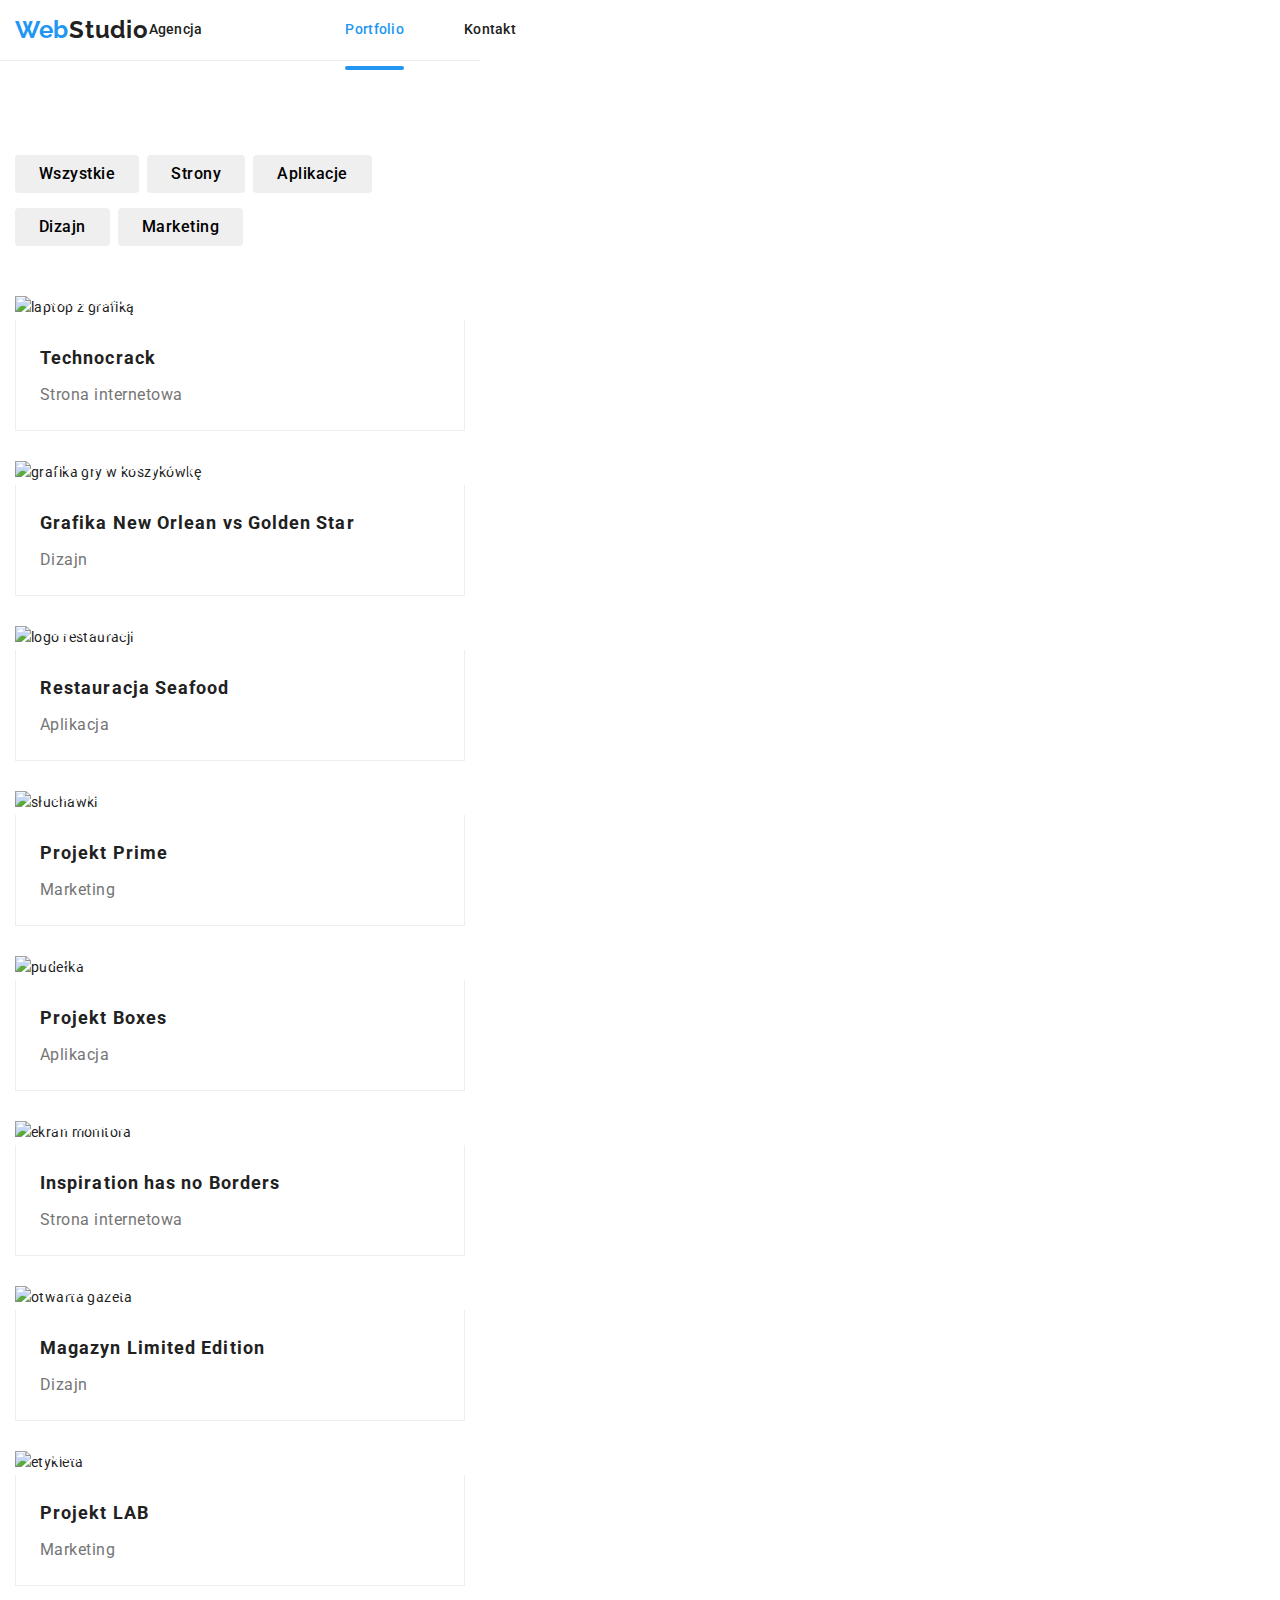
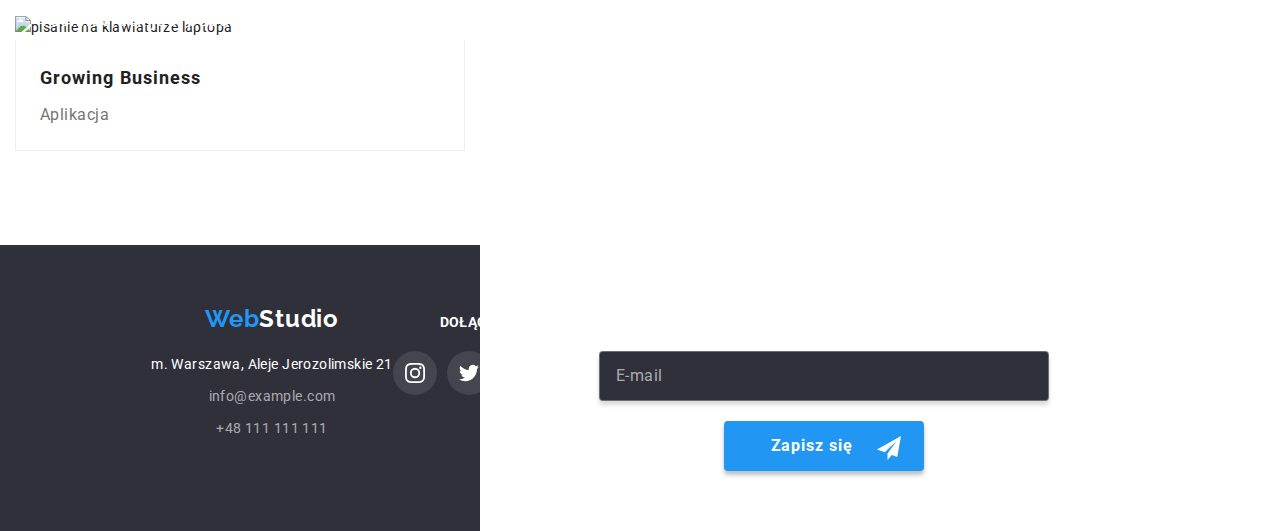
==== commit c5301e79: "update index file with 768 breakpoint" ====
--- a/portfolio.html
+++ b/portfolio.html
@@ -38,7 +38,7 @@
             </p>
             <p>
             <a class="contact__link" href="tel:+48111111111">
-                <svg class="contact__icon">
+                <svg class="contact__icon--tel">
                     <use 
                     href="./images/icons.svg#icon-smartphone"
                     width="16"
--- a/public/css/main.min.css
+++ b/public/css/main.min.css
@@ -1 +1 @@
-*,*::before,*::after{-webkit-box-sizing:border-box;box-sizing:border-box}body{font-family:"Roboto","Raleway",sans-serif;color:#212121;background-color:#fff;letter-spacing:.03em;font-size:14px;line-height:1.71}@media screen and (min-width: 320px){body{overflow-x:hidden}}.container{display:-webkit-box;display:-ms-flexbox;display:flex;-ms-flex-wrap:wrap;flex-wrap:wrap;width:480px;padding-left:15px;padding-right:15px;margin:0px auto;-webkit-box-align:center;-ms-flex-align:center;align-items:center;-webkit-box-pack:justify;-ms-flex-pack:justify;justify-content:space-between}@media screen and (min-width: 768px){.container{width:768px}}@media screen and (min-width: 1200px){.container{width:1200px}}h1,h2,h3,h4,p,ul{padding:0;margin:0}ul{list-style-type:none}.section{padding-top:60px;padding-bottom:60px}@media screen and (min-width: 1200px){.section{padding-top:94px;padding-bottom:94px}}.no-padding{padding-top:0px;padding-bottom:0px}.backdrop{background-color:rgba(0,0,0,.2);border:1px solid #000;-webkit-box-shadow:0px 4px 4px 0px rgba(0,0,0,.25);box-shadow:0px 4px 4px 0px rgba(0,0,0,.25);width:100%;height:100%;position:fixed;top:0;left:0;z-index:1;-webkit-transition-property:opacity,visibility;transition-property:opacity,visibility;-webkit-transition-duration:500ms,500ms;transition-duration:500ms,500ms;-webkit-transition-timing-function:ease-in-out,ease-in-out;transition-timing-function:ease-in-out,ease-in-out}.is-hidden{opacity:0;visibility:hidden;pointer-events:none}.hidden{-moz-appearance:none;-webkit-appearance:none;appearance:none}img{display:block;max-width:100%;height:auto;padding:0;margin:0}.join{font-weight:700;font-size:14px;line-height:1.17;letter-spacing:.03em;color:#fff;text-transform:uppercase;margin-bottom:20px}.btn-sign{width:200px;height:50px;background-color:#2196f3;border-radius:4px;-webkit-box-shadow:0px 4px 4px 0px rgba(0,0,0,.25);box-shadow:0px 4px 4px 0px rgba(0,0,0,.25);border-style:hidden;cursor:pointer;font-weight:700;font-size:16px;line-height:1.86;letter-spacing:.06em;text-align:center;color:#fff;white-space:nowrap;position:relative;margin:0 auto;margin-bottom:60px}.btn-sign span{margin-right:24px}.list{margin-left:auto;margin-right:auto}.header{border-bottom:1px solid #ececec;width:480px;height:60px}@media screen and (min-width: 768px){.header .header{width:768px}}.header__container{-webkit-box-align:center;-ms-flex-align:center;align-items:center;-webkit-box-pack:justify;-ms-flex-pack:justify;justify-content:space-between}.nav{display:-webkit-box;display:-ms-flexbox;display:flex;-webkit-box-align:center;-ms-flex-align:center;align-items:center}.nav__list{display:none}@media screen and (min-width: 768px){.nav__list{display:-webkit-box;display:-ms-flexbox;display:flex}}.nav__list>li:not(:last-child){margin-right:46px}@media screen and (min-width: 768px){.nav__list>li:not(:last-child){margin-right:60px}}.nav__list .active::after{content:"";position:absolute;bottom:-1px;left:0;width:100%;height:4px;background-color:#2196f3;border-radius:2px;display:block}.nav__menu-link,.nav__menu-link-current{font-weight:500;font-size:14px;line-height:1.17;letter-spacing:.02em;color:#212121;padding-top:32px;padding-bottom:32px;text-decoration:none;-webkit-transition:250ms cubic-bezier(0.4, 0, 0.2, 1);transition:250ms cubic-bezier(0.4, 0, 0.2, 1)}.nav__menu-link:hover,.nav__menu-link-current:hover,.nav__menu-link:focus,.nav__menu-link-current:focus{color:#2196f3}.nav__menu-link:active,.nav__menu-link-current:active{color:#2196f3}.nav__menu-link-current{position:relative;color:#2196f3}@media screen and (min-width: 768px){.nav__menu-link-current{margin-left:83px}}.logo,.footer__logo,.logo__header{font-family:"Raleway",sans-serif;font-weight:700;font-size:24px;line-height:1.17;letter-spacing:.03em;text-decoration:none}.logo__header{color:#212121;-webkit-box-align:center;-ms-flex-align:center;align-items:center;padding-top:16px;padding-bottom:16px}.logo--blue{color:#2196f3}.contact{display:none}@media screen and (min-width: 768px){.contact .contact{display:-webkit-box;display:-ms-flexbox;display:flex;-webkit-box-orient:vertical;-webkit-box-direction:normal;-ms-flex-direction:column;flex-direction:column;-webkit-box-align:start;-ms-flex-align:start;align-items:flex-start}}.contact p:not(:last-child){margin-right:50px}.contact__link{font-weight:500;font-size:14px;line-height:1.17;text-align:right;letter-spacing:.02em;text-decoration:none;-webkit-box-align:center;-ms-flex-align:center;align-items:center;display:-webkit-box;display:-ms-flexbox;display:flex;color:#757575;-webkit-transition:250ms cubic-bezier(0.4, 0, 0.2, 1);transition:250ms cubic-bezier(0.4, 0, 0.2, 1)}.contact__link:hover,.contact__link:focus{color:#2196f3}.contact__link:active{color:#2196f3}.contact__icon{width:16px;height:16px;margin-right:10px;fill:currentColor}.menu-toggle{background-color:#fff;border:none;cursor:pointer;position:absolute;top:0px;right:0px;width:40px;height:40px}.menu-toggle:hover,.menu-toggle:focus{fill:#2196f3}@media screen and (min-width: 768px){.menu-toggle{display:none}}.mobile-icon{position:absolute;width:18.67px;height:18.67px;top:22px;right:23px}.mobile-icon:hover,.mobile-icon:focus{fill:#2196f3}.menu-container{background-color:#fff;position:fixed;top:0;left:0;width:100vw;height:100vh;z-index:999;padding:48px 40px;-webkit-transform:translateX(100%);transform:translateX(100%);-webkit-transition:-webkit-transform 250ms ease-in-out;transition:-webkit-transform 250ms ease-in-out;transition:transform 250ms ease-in-out;transition:transform 250ms ease-in-out, -webkit-transform 250ms ease-in-out;display:-webkit-box;display:-ms-flexbox;display:flex;-webkit-box-orient:vertical;-webkit-box-direction:normal;-ms-flex-direction:column;flex-direction:column;-webkit-box-pack:justify;-ms-flex-pack:justify;justify-content:space-between}@media screen and (min-width: 768px){.menu-container{display:none}}.menu-container.is-open{-webkit-transform:translateX(0);transform:translateX(0)}.mobile-menu{font-weight:500;font-size:40px;line-height:1.17;letter-spacing:.02em;color:#212121}.mobile-menu__link,.mobile-menu__link--current{text-decoration:none;color:#212121}.mobile-menu__link--current{color:#2196f3}.mobile-menu__name:not(:last-child){margin-bottom:32px}.mobile-menu__name:last-child{margin-bottom:302px}.mobile-contact{display:-webkit-box;display:-ms-flexbox;display:flex;-webkit-box-orient:vertical;-webkit-box-direction:normal;-ms-flex-direction:column;flex-direction:column;padding:0;margin:0;list-style:none}.mobile-contact__list>li:not(:last-child){margin-bottom:32px}.mobile-contact__link{font-weight:500;font-size:24px;line-height:1.17;letter-spacing:.02em;text-decoration:none;color:#757575;padding-bottom:64px;display:block}.mobile-contact__link--active{font-weight:500;font-size:34px;line-height:1.17;letter-spacing:.02em;padding-bottom:32px;color:#2196f3;text-decoration:none;display:block}.mobile-contact__link:hover{color:#2196f3}.mobile-pages{display:-webkit-box;display:-ms-flexbox;display:flex}.mobile-pages>li:not(:last-child){margin-right:20px}.mobile-pages__link{color:#2196f3;text-decoration:none;font-weight:500;font-size:18px;line-height:1.22;letter-spacing:.02em}.text{background-color:#2f303a;text-align:center;background-image:-webkit-gradient(linear, left bottom, left top, from(rgba(47, 48, 58, 0.4)), to(rgba(47, 48, 58, 0.4))),url(../../images/header-img.jpg);background-image:linear-gradient(0deg, rgba(47, 48, 58, 0.4) 0%, rgba(47, 48, 58, 0.4) 100%),url(../../images/header-img.jpg);background-repeat:no-repeat;background-size:cover;background-position:center;-webkit-box-shadow:0px 4px 4px 0px rgba(0,0,0,.25);box-shadow:0px 4px 4px 0px rgba(0,0,0,.25);position:relative}@media screen and (min-width: 768px){.text .text{width:768px}}.text__container{-webkit-box-orient:vertical;-webkit-box-direction:normal;-ms-flex-direction:column;flex-direction:column;padding-top:118px;padding-bottom:118px;width:480px}.text__title{font-weight:900;color:#fff;font-size:26px;line-height:1.61;letter-spacing:.06em;text-align:center;margin-left:auto;margin-right:auto;margin-bottom:30px;width:365px;height:84px}.text__button{font-family:"Roboto",sans-serif;font-weight:700;color:#fff;font-size:16px;line-height:1.88;letter-spacing:.06em;-webkit-box-align:center;-ms-flex-align:center;align-items:center;text-align:center;background-color:#2196f3;padding:10px 41px 10px 42px;border-radius:4px;border-style:hidden;margin-left:auto;margin-right:auto;cursor:pointer}.modal{position:absolute;width:450px;height:609px;background-color:#fff;border:1px solid #000;-webkit-box-shadow:0px 1px 3px rgba(0,0,0,.12),0px 1px 1px rgba(0,0,0,.14),0px 2px 1px rgba(0,0,0,.2);box-shadow:0px 1px 3px rgba(0,0,0,.12),0px 1px 1px rgba(0,0,0,.14),0px 2px 1px rgba(0,0,0,.2);top:50%;left:50%;-webkit-transform:translate(-50%, -50%);transform:translate(-50%, -50%);border-radius:4px;border-style:hidden}.modal__button{position:absolute;top:8px;right:8px;width:30px;height:30px;background-color:#fff;border-radius:50%;border:1px solid rgba(0,0,0,.1);cursor:pointer;-webkit-transition:border-color 250ms cubic-bezier(0.4, 0, 0.2, 1),color 250ms cubic-bezier(0.4, 0, 0.2, 1);transition:border-color 250ms cubic-bezier(0.4, 0, 0.2, 1),color 250ms cubic-bezier(0.4, 0, 0.2, 1)}.modal__button:hover,.modal__button:focus{border-color:#2196f3;color:#2196f3}.modal__icon{width:100%;height:100%;fill:currentColor;position:absolute;top:5px;left:5px}.order-form{display:-webkit-box;display:-ms-flexbox;display:flex;width:100%;padding:40px;-webkit-box-orient:vertical;-webkit-box-direction:normal;-ms-flex-direction:column;flex-direction:column;color:#fff;border:none}.order-form__title{font-weight:700;font-size:20px;line-height:1.5;letter-spacing:.03em;text-align:center;padding:40px 40px 12px 40px}.order-form__wrapper{position:relative}.order-form__label{font-weight:400;font-size:12px;line-height:1.17;letter-spacing:.01em;margin-bottom:10px;margin-left:40px;color:#757575}.order-form__input{width:370px;height:40px;border-radius:4px;border:1px solid rgba(33,33,33,.2);margin-left:40px;margin-right:40px;padding-left:42px;-webkit-transition:border 250ms cubic-bezier(0.4, 0, 0.2, 1);transition:border 250ms cubic-bezier(0.4, 0, 0.2, 1);outline:none}.order-form__input:hover,.order-form__input:active{border:1px solid #2196f3}.order-form__input:focus-within{border:1px solid #2196f3}.order-form__icon{position:absolute;top:35px;left:52px;width:18px;height:18px}.order-form__input:hover+.order-form__icon,.order-form__input:active+.order-form__icon{fill:#2196f3}.order-form__input:focus-within+.order-form__icon{fill:#2196f3}.order-form__comment{width:370px;height:120px;border-radius:4px;border:1px solid rgba(33,33,33,.2);margin-bottom:20px;margin-left:40px;margin-right:40px;resize:none;padding-top:12px;padding-left:16px;-webkit-transition:border 250ms cubic-bezier(0.4, 0, 0.2, 1);transition:border 250ms cubic-bezier(0.4, 0, 0.2, 1);outline:none}.order-form__comment::-webkit-input-placeholder{font-size:12px;line-height:1.17;letter-spacing:.01em;color:rgba(117,117,117,.5)}.order-form__comment::-moz-placeholder{font-size:12px;line-height:1.17;letter-spacing:.01em;color:rgba(117,117,117,.5)}.order-form__comment:-ms-input-placeholder{font-size:12px;line-height:1.17;letter-spacing:.01em;color:rgba(117,117,117,.5)}.order-form__comment::-ms-input-placeholder{font-size:12px;line-height:1.17;letter-spacing:.01em;color:rgba(117,117,117,.5)}.order-form__comment::placeholder{font-size:12px;line-height:1.17;letter-spacing:.01em;color:rgba(117,117,117,.5)}.order-form__comment:hover,.order-form__comment:active{border:1px solid #2196f3}.order-form__comment:focus-within{border:1px solid #2196f3}.order-form__checkbox{display:-webkit-box;display:-ms-flexbox;display:flex;position:relative}.order-form__text-check-area{font-size:12px;line-height:1.17;letter-spacing:.03em;color:#757575;margin-bottom:30px;margin-left:64px;cursor:pointer}.order-form__text-check-area::before{width:16px;height:15px;display:block;position:absolute;top:-2px;left:40px;content:"";border-radius:2px;border:2px solid #212121;-webkit-transition:border 250ms cubic-bezier(0.4, 0, 0.2, 1),background-color 250ms cubic-bezier(0.4, 0, 0.2, 1);transition:border 250ms cubic-bezier(0.4, 0, 0.2, 1),background-color 250ms cubic-bezier(0.4, 0, 0.2, 1)}.order-form__link{color:#2196f3}.order-form__checkbox-icon{position:absolute;top:1px;left:42px;width:16px;height:15px;fill:#fff}.order-form__send-btn{width:200px;height:50px;background-color:#2196f3;border-radius:4px;border-style:hidden;margin-left:125px;margin-right:125px;margin-bottom:40px;color:#fff;font-weight:700;font-size:16px;line-height:1.86;letter-spacing:.06em;text-align:center;-webkit-box-shadow:0px 4px 4px 0px rgba(0,0,0,.1490196078);box-shadow:0px 4px 4px 0px rgba(0,0,0,.1490196078);cursor:pointer}.order-form__check-form:checked+.order-form__text-check-area::before{background-color:#2196f3;border:none}.asset{padding-top:60px}.asset__list{display:-webkit-box;display:-ms-flexbox;display:flex;-ms-flex-wrap:wrap;flex-wrap:wrap;-webkit-column-gap:30px;-moz-column-gap:30px;column-gap:30px;padding:0;width:1170px;-webkit-box-orient:horizontal;-webkit-box-direction:normal;-ms-flex-direction:row;flex-direction:row;-webkit-box-pack:center;-ms-flex-pack:center;justify-content:center;-ms-flex-line-pack:center;align-content:center}.asset__list>li{-webkit-box-pack:center;-ms-flex-pack:center;justify-content:center;-ms-flex-line-pack:center;align-content:center}.asset__element{-ms-flex-preferred-size:calc((100% - 90px)/4);flex-basis:calc((100% - 90px)/4)}.asset__element:not(:last-child){padding-bottom:30px}.asset__logo{width:450px;height:120px;background-color:#f5f4fa;margin-bottom:30px;border-radius:4px;padding:25px 190px}@media screen and (min-width: 768px){.asset__logo{width:354px;padding:25px 142px}}.asset__title{font-weight:700;font-size:14px;line-height:1.17;letter-spacing:.03em;margin-bottom:10px;text-align:center}@media screen and (min-width: 768px){.asset__title{text-align:left}}.asset__description{color:#757575;font-size:14px;line-height:1.71;letter-spacing:.03em;width:450px}@media screen and (min-width: 768px){.asset__description{width:354px}}.scope{text-align:center;margin-left:auto;margin-right:auto;display:none}@media screen and (min-width: 1200px){.scope .scope{display:-webkit-box;display:-ms-flexbox;display:flex}}.scope__title{font-weight:700;font-size:36px;line-height:1.17;letter-spacing:.03em;margin:0 auto;text-align:center;-webkit-box-pack:center;-ms-flex-pack:center;justify-content:center}.scope__list{display:-webkit-box;display:-ms-flexbox;display:flex;-ms-flex-wrap:wrap;flex-wrap:wrap;-webkit-box-pack:center;-ms-flex-pack:center;justify-content:center;margin-top:50px;gap:30px;padding-bottom:0;padding-right:0;padding-left:0;padding-bottom:94px}.scope__list>li{position:relative}.scope__list img{display:block}.scope__label{position:absolute;text-transform:uppercase;bottom:0;left:0;right:0;padding:27px 90px;font-weight:700;line-height:1.17;letter-spacing:.03em;color:#fff;width:100%;height:70px;background-color:rgba(47,48,58,.8);-webkit-box-shadow:0px 4px 4px 0px rgba(0,0,0,.25);box-shadow:0px 4px 4px 0px rgba(0,0,0,.25);white-space:nowrap;border:none}.team{background-color:#f5f4fa;text-align:center}.team__title{font-weight:700;font-size:28px;line-height:1.17;letter-spacing:.03em;-webkit-box-pack:center;-ms-flex-pack:center;justify-content:center;margin-left:auto;margin-right:auto;margin-bottom:30px;text-align:center}.team__list{display:-webkit-box;display:-ms-flexbox;display:flex;-ms-flex-wrap:wrap;flex-wrap:wrap;-webkit-box-pack:center;-ms-flex-pack:center;justify-content:center}.team__list>li{background-color:#fff;width:450px;height:622px}.team__list>li:not(:last-child){margin-bottom:30px}.team__list img{margin-bottom:30px}@media screen and (min-width: 768px){.team__list>li{width:354px;height:536px}}.team-card{padding:0;border-radius:0 0 4px 4px;width:450px;height:622px;-webkit-box-shadow:0px 1px 3px rgba(0,0,0,.12),0px 1px 1px rgba(0,0,0,.14),0px 2px 1px rgba(0,0,0,.2);box-shadow:0px 1px 3px rgba(0,0,0,.12),0px 1px 1px rgba(0,0,0,.14),0px 2px 1px rgba(0,0,0,.2)}.team-card__name{font-weight:500;font-size:16px;line-height:1.17;color:#212121;letter-spacing:.03em;margin-bottom:10px}.team-card__job-title{font-size:16px;line-height:1.17;color:#757575;letter-spacing:.03em;margin-bottom:16px}.member-social{display:-webkit-box;display:-ms-flexbox;display:flex;-webkit-box-pack:center;-ms-flex-pack:center;justify-content:center;padding-bottom:30px}.member-social>li:not(:last-child){margin-right:10px}.member-social__link svg{-webkit-transition:fill 250ms cubic-bezier(0.4, 0, 0.2, 1),background-color 250ms cubic-bezier(0.4, 0, 0.2, 1);transition:fill 250ms cubic-bezier(0.4, 0, 0.2, 1),background-color 250ms cubic-bezier(0.4, 0, 0.2, 1)}.member-social__link:hover svg,.member-social__link:focus svg{fill:#fff;background-color:#2196f3}.member-social__icon{width:44px;height:44px;border-radius:50%;background-repeat:no-repeat;fill:#afb1b8;cursor:pointer}.clients__container{width:450px;padding:0}@media screen and (min-width: 768px){.clients{width:738px}}.clients__title{font-weight:700;font-size:28px;line-height:1.17;letter-spacing:.03em;text-align:center;margin-left:auto;margin-right:auto;margin-bottom:50px;margin-bottom:30px}.clients__list{display:-webkit-box;display:-ms-flexbox;display:flex;-ms-flex-wrap:wrap;flex-wrap:wrap;-webkit-box-orient:horizontal;-webkit-box-direction:normal;-ms-flex-direction:row;flex-direction:row;-webkit-box-pack:center;-ms-flex-pack:center;justify-content:center;gap:30px}.clients__list>li{width:210px;height:92px}.clients__list>li:nth-child(2n+1){padding-left:0px}.clients__list>li:nth-child(2n){padding-right:0px}@media screen and (min-width: 768px){.clients__list>li__list>li{width:738px;-ms-flex-preferred-size:33.3333333333%;flex-basis:33.3333333333%}}.clients__link svg{-webkit-transition:fill 250ms cubic-bezier(0.4, 0, 0.2, 1),border-color 250ms cubic-bezier(0.4, 0, 0.2, 1);transition:fill 250ms cubic-bezier(0.4, 0, 0.2, 1),border-color 250ms cubic-bezier(0.4, 0, 0.2, 1);border:1px solid #afb1b8;border-radius:4px;fill:#afb1b8;cursor:pointer;width:210px;height:92px}@media screen and (min-width: 768px){.clients__link svg__link svg{width:226px}}.clients__link:hover svg,.clients__link:focus svg{fill:#2196f3;border-color:#2196f3}.clients__logo{padding:16px 52px}.footer{background-color:#2f303a;width:480px}.footer__container{display:-webkit-box;display:-ms-flexbox;display:flex;-webkit-box-orient:horizontal;-webkit-box-direction:normal;-ms-flex-direction:row;flex-direction:row;-webkit-box-align:baseline;-ms-flex-align:baseline;align-items:baseline;-webkit-box-pack:center;-ms-flex-pack:center;justify-content:center}.footer__logo{color:#fff;margin-bottom:20px}.address{-webkit-box-orient:vertical;-webkit-box-direction:normal;-ms-flex-direction:column;flex-direction:column;padding-top:60px;padding-bottom:60px;display:-webkit-box;display:-ms-flexbox;display:flex;-webkit-box-pack:center;-ms-flex-pack:center;justify-content:center;text-align:center}.address__list{-webkit-box-orient:vertical;-webkit-box-direction:normal;-ms-flex-direction:column;flex-direction:column}.address__list>li:not(:last-child){margin-bottom:8px}.address__place{font-size:14px;line-height:1.71;color:#fff;font-style:normal;letter-spacing:.03em}.address__link{text-decoration:none;color:rgba(255,255,255,.6);font-size:14px;line-height:1.71;letter-spacing:.03em;-webkit-transition:color 250ms cubic-bezier(0.4, 0, 0.2, 1);transition:color 250ms cubic-bezier(0.4, 0, 0.2, 1)}.address__link:hover,.address__link:focus{color:#2196f3}.address__link:active{color:#2196f3}.footer-social{width:206px;-webkit-box-pack:center;-ms-flex-pack:center;justify-content:center;text-align:center;padding-bottom:60px}.footer-social__list{display:-webkit-box;display:-ms-flexbox;display:flex}.footer-social__list>li:not(:last-child){margin-right:10px}.footer-social__link svg{-webkit-transition:background-color 250ms cubic-bezier(0.4, 0, 0.2, 1);transition:background-color 250ms cubic-bezier(0.4, 0, 0.2, 1)}.footer-social__link:hover svg,.footer-social__link:focus svg{background-color:#2196f3}.footer-social__icon{width:44px;height:44px;border-radius:50%;fill:#fff;background-color:rgba(255,255,255,.1);cursor:pointer;display:block}.subscription{width:450px;display:-webkit-box;display:-ms-flexbox;display:flex;-webkit-box-orient:vertical;-webkit-box-direction:normal;-ms-flex-direction:column;flex-direction:column;-webkit-box-pack:center;-ms-flex-pack:center;justify-content:center;text-align:center}.subscription__section{display:-webkit-box;display:-ms-flexbox;display:flex;-webkit-box-orient:vertical;-webkit-box-direction:normal;-ms-flex-direction:column;flex-direction:column}.subscription__input{width:450px;height:50px;background-color:#2f303a;border-radius:4px;border:1px solid rgba(255,255,255,.3);-webkit-box-shadow:0px 4px 4px 0px rgba(0,0,0,.15);box-shadow:0px 4px 4px 0px rgba(0,0,0,.15);-webkit-transition:border 250ms cubic-bezier(0.4, 0, 0.2, 1);transition:border 250ms cubic-bezier(0.4, 0, 0.2, 1);outline:none;color:#fff;padding-left:16px;margin-bottom:20px}.subscription__input::-webkit-input-placeholder{font-size:16px;line-height:1.25;letter-spacing:.03em;color:rgba(255,255,255,.6);padding-top:15px;padding-bottom:15px}.subscription__input::-moz-placeholder{font-size:16px;line-height:1.25;letter-spacing:.03em;color:rgba(255,255,255,.6);padding-top:15px;padding-bottom:15px}.subscription__input:-ms-input-placeholder{font-size:16px;line-height:1.25;letter-spacing:.03em;color:rgba(255,255,255,.6);padding-top:15px;padding-bottom:15px}.subscription__input::-ms-input-placeholder{font-size:16px;line-height:1.25;letter-spacing:.03em;color:rgba(255,255,255,.6);padding-top:15px;padding-bottom:15px}.subscription__input::placeholder{font-size:16px;line-height:1.25;letter-spacing:.03em;color:rgba(255,255,255,.6);padding-top:15px;padding-bottom:15px}.subscription__input:hover,.subscription__input:active{border:1px solid #2196f3}.subscription__input:focus-within{border:1px solid #2196f3}.subscription__icon{fill:#fff;width:24px;height:24px;position:absolute;margin-top:5px}.portfolio{text-align:center;display:-webkit-box;display:-ms-flexbox;display:flex;width:480px}.portfolio__container{width:480px}.portfolio__filters{display:-webkit-box;display:-ms-flexbox;display:flex;-webkit-box-pack:center;-ms-flex-pack:center;justify-content:center;width:100%}.portfolio__filters-menu{display:-webkit-inline-box;display:-ms-inline-flexbox;display:inline-flex;-webkit-box-pack:center;-ms-flex-pack:center;justify-content:center;margin-bottom:50px;-ms-flex-wrap:wrap;flex-wrap:wrap;-webkit-box-pack:start;-ms-flex-pack:start;justify-content:flex-start}.portfolio__filters-menu>li:not(:last-child){margin-right:8px}.portfolio__filters-menu>li:nth-child(-n+3){margin-bottom:15px}.portfolio__button{font-weight:500;font-size:16px;line-height:1.63;letter-spacing:.03em;cursor:pointer;border-radius:4px;border-style:hidden;padding:6px 24px;padding-bottom:6px;padding-top:6px;-webkit-transition:color 250ms cubic-bezier(0.4, 0, 0.2, 1),background-color 250ms cubic-bezier(0.4, 0, 0.2, 1),-webkit-box-shadow 250ms cubic-bezier(0.4, 0, 0.2, 1);transition:color 250ms cubic-bezier(0.4, 0, 0.2, 1),background-color 250ms cubic-bezier(0.4, 0, 0.2, 1),-webkit-box-shadow 250ms cubic-bezier(0.4, 0, 0.2, 1);transition:color 250ms cubic-bezier(0.4, 0, 0.2, 1),background-color 250ms cubic-bezier(0.4, 0, 0.2, 1),box-shadow 250ms cubic-bezier(0.4, 0, 0.2, 1);transition:color 250ms cubic-bezier(0.4, 0, 0.2, 1),background-color 250ms cubic-bezier(0.4, 0, 0.2, 1),box-shadow 250ms cubic-bezier(0.4, 0, 0.2, 1),-webkit-box-shadow 250ms cubic-bezier(0.4, 0, 0.2, 1)}.portfolio__button:hover,.portfolio__button:focus{color:#fff;background-color:#2196f3;-webkit-box-shadow:0px 4px 4px 0px rgba(0,0,0,.25);box-shadow:0px 4px 4px 0px rgba(0,0,0,.25)}.portfolio__button:active{color:#fff;background-color:#2196f3}.portfolio__grid{display:-webkit-box;display:-ms-flexbox;display:flex;-ms-flex-wrap:wrap;flex-wrap:wrap;gap:30px;padding:0;-ms-flex-line-pack:center;align-content:center}.portfolio__item{padding:0;text-align:left;width:450px;-webkit-transition:-webkit-box-shadow 250ms cubic-bezier(0.4, 0, 0.2, 1);transition:-webkit-box-shadow 250ms cubic-bezier(0.4, 0, 0.2, 1);transition:box-shadow 250ms cubic-bezier(0.4, 0, 0.2, 1);transition:box-shadow 250ms cubic-bezier(0.4, 0, 0.2, 1), -webkit-box-shadow 250ms cubic-bezier(0.4, 0, 0.2, 1)}.portfolio__item:hover,.portfolio__item:focus{-webkit-box-shadow:1px 4px 6px 0px rgba(0,0,0,.16),0px 4px 4px 0px rgba(0,0,0,.06),0px 1px 1px 0px rgba(0,0,0,.12);box-shadow:1px 4px 6px 0px rgba(0,0,0,.16),0px 4px 4px 0px rgba(0,0,0,.06),0px 1px 1px 0px rgba(0,0,0,.12);cursor:pointer}.portfolio__item:hover .portfolio__overlay{-webkit-transform:translateY(0%);transform:translateY(0%)}.portfolio__card-all{position:relative;overflow:hidden;-webkit-transition:-webkit-box-shadow 250ms cubic-bezier(0.4, 0, 0.2, 1);transition:-webkit-box-shadow 250ms cubic-bezier(0.4, 0, 0.2, 1);transition:box-shadow 250ms cubic-bezier(0.4, 0, 0.2, 1);transition:box-shadow 250ms cubic-bezier(0.4, 0, 0.2, 1), -webkit-box-shadow 250ms cubic-bezier(0.4, 0, 0.2, 1)}.portfolio__overlay{position:absolute;top:-1;left:0;width:100%;height:100%;background-color:#2196f3;-webkit-transform:translateY(100%);transform:translateY(100%);-webkit-transition:-webkit-transform 250ms cubic-bezier(0.4, 0, 0.2, 1);transition:-webkit-transform 250ms cubic-bezier(0.4, 0, 0.2, 1);transition:transform 250ms cubic-bezier(0.4, 0, 0.2, 1);transition:transform 250ms cubic-bezier(0.4, 0, 0.2, 1), -webkit-transform 250ms cubic-bezier(0.4, 0, 0.2, 1);-webkit-box-align:center;-ms-flex-align:center;align-items:center;display:-webkit-box;display:-ms-flexbox;display:flex}.portfolio__overlay>p{color:#fff;padding:49px 45px 49px 24px;font-weight:400;font-size:18px;line-height:1.56;letter-spacing:.03em}.portfolio__card-description{padding:20px 24px;border-left:1px solid #eee;border-right:1px solid #eee;border-bottom:1px solid #eee;border-top:0px}.portfolio__title{font-weight:700;font-size:18px;line-height:2;letter-spacing:.06em;margin-bottom:4px}.portfolio__type{font-size:16px;line-height:1.88;color:#757575;letter-spacing:.03em}/*# sourceMappingURL=main.min.css.map */+*,*::before,*::after{-webkit-box-sizing:border-box;box-sizing:border-box}body{font-family:"Roboto","Raleway",sans-serif;color:#212121;background-color:#fff;letter-spacing:.03em;font-size:14px;line-height:1.71}@media screen and (min-width: 320px){body{overflow-x:hidden}}.container{display:-webkit-box;display:-ms-flexbox;display:flex;-ms-flex-wrap:wrap;flex-wrap:wrap;width:100%;padding-left:15px;padding-right:15px;margin:0px auto;-webkit-box-align:center;-ms-flex-align:center;align-items:center;-webkit-box-pack:justify;-ms-flex-pack:justify;justify-content:space-between}@media screen and (min-width: 768px){.container{width:768px}}@media screen and (min-width: 1200px){.container{width:1200px}}h1,h2,h3,h4,p,ul{padding:0;margin:0}ul{list-style-type:none}.section{padding-top:60px;padding-bottom:60px}@media screen and (min-width: 1200px){.section{padding-top:94px;padding-bottom:94px}}.no-padding{padding-top:0px;padding-bottom:0px}.backdrop{background-color:rgba(0,0,0,.2);border:1px solid #000;-webkit-box-shadow:0px 4px 4px 0px rgba(0,0,0,.25);box-shadow:0px 4px 4px 0px rgba(0,0,0,.25);width:100%;height:100%;position:fixed;top:0;left:0;z-index:1;-webkit-transition-property:opacity,visibility;transition-property:opacity,visibility;-webkit-transition-duration:500ms,500ms;transition-duration:500ms,500ms;-webkit-transition-timing-function:ease-in-out,ease-in-out;transition-timing-function:ease-in-out,ease-in-out}.is-hidden{opacity:0;visibility:hidden;pointer-events:none}.hidden{-moz-appearance:none;-webkit-appearance:none;appearance:none}img{display:block;max-width:100%;height:auto;padding:0;margin:0}.join{font-weight:700;font-size:14px;line-height:1.17;letter-spacing:.03em;color:#fff;text-transform:uppercase;margin-bottom:20px}.btn-sign{width:200px;height:50px;background-color:#2196f3;border-radius:4px;-webkit-box-shadow:0px 4px 4px 0px rgba(0,0,0,.25);box-shadow:0px 4px 4px 0px rgba(0,0,0,.25);border-style:hidden;cursor:pointer;font-weight:700;font-size:16px;line-height:1.86;letter-spacing:.06em;text-align:center;color:#fff;white-space:nowrap;position:relative;margin:0 auto;margin-bottom:60px}.btn-sign span{margin-right:24px}.list{margin-left:auto;margin-right:auto}.header{border-bottom:1px solid #ececec;width:480px}@media screen and (min-width: 768px){.header .header{width:768px}}.header__container{-webkit-box-align:center;-ms-flex-align:center;align-items:center;-webkit-box-pack:justify;-ms-flex-pack:justify;justify-content:space-between;height:80px}.nav{display:-webkit-box;display:-ms-flexbox;display:flex;-webkit-box-align:center;-ms-flex-align:center;align-items:center}.nav__list{display:none}@media screen and (min-width: 768px){.nav__list{display:-webkit-box;display:-ms-flexbox;display:flex}}.nav__list>li:not(:last-child){margin-right:46px}@media screen and (min-width: 768px){.nav__list>li:not(:last-child){margin-right:60px}}.nav__list .active::after{content:"";position:absolute;bottom:-1px;left:0;width:100%;height:4px;background-color:#2196f3;border-radius:2px;display:block}.nav__menu-link,.nav__menu-link-current{font-weight:500;font-size:14px;line-height:1.17;letter-spacing:.02em;color:#212121;padding-top:32px;padding-bottom:32px;text-decoration:none;-webkit-transition:250ms cubic-bezier(0.4, 0, 0.2, 1);transition:250ms cubic-bezier(0.4, 0, 0.2, 1)}.nav__menu-link:hover,.nav__menu-link-current:hover,.nav__menu-link:focus,.nav__menu-link-current:focus{color:#2196f3}.nav__menu-link:active,.nav__menu-link-current:active{color:#2196f3}.nav__menu-link-current{position:relative;color:#2196f3}@media screen and (min-width: 768px){.nav__menu-link-current{margin-left:83px}}.logo,.footer__logo,.logo__header{font-family:"Raleway",sans-serif;font-weight:700;font-size:24px;line-height:1.17;letter-spacing:.03em;text-decoration:none}.logo__header{color:#212121;-webkit-box-align:center;-ms-flex-align:center;align-items:center;padding-top:16px;padding-bottom:16px}.logo--blue{color:#2196f3}.contact{display:-webkit-box;display:-ms-flexbox;display:flex;-webkit-box-orient:horizontal;-webkit-box-direction:normal;-ms-flex-direction:row;flex-direction:row;-webkit-box-align:center;-ms-flex-align:center;align-items:center;gap:10px;display:none}.contact__link{font-weight:500;font-size:12px;line-height:1.17;text-align:right;letter-spacing:.02em;text-decoration:none;-webkit-box-align:center;-ms-flex-align:center;align-items:center;display:-webkit-box;display:-ms-flexbox;display:flex;color:#757575;-webkit-transition:250ms cubic-bezier(0.4, 0, 0.2, 1);transition:250ms cubic-bezier(0.4, 0, 0.2, 1)}.contact__link:hover,.contact__link:focus{color:#2196f3}.contact__link:active{color:#2196f3}.contact__icon,.contact__icon--tel{width:16px;height:16px;margin-right:8px;fill:currentColor}.contact__icon--tel{padding-left:0}@media screen and (min-width: 768px)and (max-width: 1199px){.contact{display:-webkit-box;display:-ms-flexbox;display:flex;-webkit-box-orient:vertical;-webkit-box-direction:normal;-ms-flex-direction:column;flex-direction:column;-webkit-box-align:start;-ms-flex-align:start;align-items:flex-start;width:auto}}.menu-toggle{background-color:#fff;border:none;cursor:pointer;position:absolute;top:0px;right:0px;width:40px;height:40px}.menu-toggle:hover,.menu-toggle:focus{fill:#2196f3}@media screen and (min-width: 768px){.menu-toggle{display:none}}.mobile-icon{position:absolute;width:18.67px;height:18.67px;top:22px;right:23px}.mobile-icon:hover,.mobile-icon:focus{fill:#2196f3}.menu-container{background-color:#fff;position:fixed;top:0;left:0;width:100vw;height:100vh;z-index:999;padding:48px 40px;-webkit-transform:translateX(100%);transform:translateX(100%);-webkit-transition:-webkit-transform 250ms ease-in-out;transition:-webkit-transform 250ms ease-in-out;transition:transform 250ms ease-in-out;transition:transform 250ms ease-in-out, -webkit-transform 250ms ease-in-out;display:-webkit-box;display:-ms-flexbox;display:flex;-webkit-box-orient:vertical;-webkit-box-direction:normal;-ms-flex-direction:column;flex-direction:column;-webkit-box-pack:justify;-ms-flex-pack:justify;justify-content:space-between}@media screen and (min-width: 768px){.menu-container{display:none}}.menu-container.is-open{-webkit-transform:translateX(0);transform:translateX(0)}.mobile-menu{font-weight:500;font-size:40px;line-height:1.17;letter-spacing:.02em;color:#212121}.mobile-menu__link,.mobile-menu__link--current{text-decoration:none;color:#212121}.mobile-menu__link--current{color:#2196f3}.mobile-menu__name:not(:last-child){margin-bottom:32px}.mobile-menu__name:last-child{margin-bottom:302px}.mobile-contact{display:-webkit-box;display:-ms-flexbox;display:flex;-webkit-box-orient:vertical;-webkit-box-direction:normal;-ms-flex-direction:column;flex-direction:column;padding:0;margin:0;list-style:none}.mobile-contact__list>li:not(:last-child){margin-bottom:32px}.mobile-contact__link{font-weight:500;font-size:24px;line-height:1.17;letter-spacing:.02em;text-decoration:none;color:#757575;padding-bottom:64px;display:block}.mobile-contact__link--active{font-weight:500;font-size:34px;line-height:1.17;letter-spacing:.02em;padding-bottom:32px;color:#2196f3;text-decoration:none;display:block}.mobile-contact__link:hover{color:#2196f3}.mobile-pages{display:-webkit-box;display:-ms-flexbox;display:flex}.mobile-pages>li:not(:last-child){margin-right:20px}.mobile-pages__link{color:#2196f3;text-decoration:none;font-weight:500;font-size:18px;line-height:1.22;letter-spacing:.02em}.text{background-color:#2f303a;text-align:center;background-image:-webkit-gradient(linear, left bottom, left top, from(rgba(47, 48, 58, 0.4)), to(rgba(47, 48, 58, 0.4))),url(../../images/header-img.jpg);background-image:linear-gradient(0deg, rgba(47, 48, 58, 0.4) 0%, rgba(47, 48, 58, 0.4) 100%),url(../../images/header-img.jpg);background-repeat:no-repeat;background-size:cover;background-position:center;-webkit-box-shadow:0px 4px 4px 0px rgba(0,0,0,.25);box-shadow:0px 4px 4px 0px rgba(0,0,0,.25);position:relative;height:400px;min-width:320px;max-width:1600px}@media screen and (min-width: 768px){.text .text{width:768px}}.text__container{-webkit-box-orient:vertical;-webkit-box-direction:normal;-ms-flex-direction:column;flex-direction:column;padding-top:118px;padding-bottom:118px;width:480px}.text__title{font-weight:900;color:#fff;font-size:26px;line-height:1.61;letter-spacing:.06em;text-align:center;margin-left:auto;margin-right:auto;margin-bottom:30px;width:365px;height:84px}.text__button{font-family:"Roboto",sans-serif;font-weight:700;color:#fff;font-size:16px;line-height:1.88;letter-spacing:.06em;-webkit-box-align:center;-ms-flex-align:center;align-items:center;text-align:center;background-color:#2196f3;padding:10px 41px 10px 42px;border-radius:4px;border-style:hidden;margin-left:auto;margin-right:auto;cursor:pointer}.modal{position:absolute;width:450px;height:609px;background-color:#fff;border:1px solid #000;-webkit-box-shadow:0px 1px 3px rgba(0,0,0,.12),0px 1px 1px rgba(0,0,0,.14),0px 2px 1px rgba(0,0,0,.2);box-shadow:0px 1px 3px rgba(0,0,0,.12),0px 1px 1px rgba(0,0,0,.14),0px 2px 1px rgba(0,0,0,.2);top:50%;left:50%;-webkit-transform:translate(-50%, -50%);transform:translate(-50%, -50%);border-radius:4px;border-style:hidden}.modal__button{position:absolute;top:8px;right:8px;width:30px;height:30px;background-color:#fff;border-radius:50%;border:1px solid rgba(0,0,0,.1);cursor:pointer;-webkit-transition:border-color 250ms cubic-bezier(0.4, 0, 0.2, 1),color 250ms cubic-bezier(0.4, 0, 0.2, 1);transition:border-color 250ms cubic-bezier(0.4, 0, 0.2, 1),color 250ms cubic-bezier(0.4, 0, 0.2, 1)}.modal__button:hover,.modal__button:focus{border-color:#2196f3;color:#2196f3}.modal__icon{width:100%;height:100%;fill:currentColor;position:absolute;top:5px;left:5px}.order-form{display:-webkit-box;display:-ms-flexbox;display:flex;width:100%;padding:40px;-webkit-box-orient:vertical;-webkit-box-direction:normal;-ms-flex-direction:column;flex-direction:column;color:#fff;border:none}.order-form__title{font-weight:700;font-size:20px;line-height:1.5;letter-spacing:.03em;text-align:center;padding:40px 40px 12px 40px}.order-form__wrapper{position:relative}.order-form__label{font-weight:400;font-size:12px;line-height:1.17;letter-spacing:.01em;margin-bottom:10px;margin-left:40px;color:#757575}.order-form__input{width:370px;height:40px;border-radius:4px;border:1px solid rgba(33,33,33,.2);margin-left:40px;margin-right:40px;padding-left:42px;-webkit-transition:border 250ms cubic-bezier(0.4, 0, 0.2, 1);transition:border 250ms cubic-bezier(0.4, 0, 0.2, 1);outline:none}.order-form__input:hover,.order-form__input:active{border:1px solid #2196f3}.order-form__input:focus-within{border:1px solid #2196f3}.order-form__icon{position:absolute;top:35px;left:52px;width:18px;height:18px}.order-form__input:hover+.order-form__icon,.order-form__input:active+.order-form__icon{fill:#2196f3}.order-form__input:focus-within+.order-form__icon{fill:#2196f3}.order-form__comment{width:370px;height:120px;border-radius:4px;border:1px solid rgba(33,33,33,.2);margin-bottom:20px;margin-left:40px;margin-right:40px;resize:none;padding-top:12px;padding-left:16px;-webkit-transition:border 250ms cubic-bezier(0.4, 0, 0.2, 1);transition:border 250ms cubic-bezier(0.4, 0, 0.2, 1);outline:none}.order-form__comment::-webkit-input-placeholder{font-size:12px;line-height:1.17;letter-spacing:.01em;color:rgba(117,117,117,.5)}.order-form__comment::-moz-placeholder{font-size:12px;line-height:1.17;letter-spacing:.01em;color:rgba(117,117,117,.5)}.order-form__comment:-ms-input-placeholder{font-size:12px;line-height:1.17;letter-spacing:.01em;color:rgba(117,117,117,.5)}.order-form__comment::-ms-input-placeholder{font-size:12px;line-height:1.17;letter-spacing:.01em;color:rgba(117,117,117,.5)}.order-form__comment::placeholder{font-size:12px;line-height:1.17;letter-spacing:.01em;color:rgba(117,117,117,.5)}.order-form__comment:hover,.order-form__comment:active{border:1px solid #2196f3}.order-form__comment:focus-within{border:1px solid #2196f3}.order-form__checkbox{display:-webkit-box;display:-ms-flexbox;display:flex;position:relative}.order-form__text-check-area{font-size:12px;line-height:1.17;letter-spacing:.03em;color:#757575;margin-bottom:30px;margin-left:64px;cursor:pointer}.order-form__text-check-area::before{width:16px;height:15px;display:block;position:absolute;top:-2px;left:40px;content:"";border-radius:2px;border:2px solid #212121;-webkit-transition:border 250ms cubic-bezier(0.4, 0, 0.2, 1),background-color 250ms cubic-bezier(0.4, 0, 0.2, 1);transition:border 250ms cubic-bezier(0.4, 0, 0.2, 1),background-color 250ms cubic-bezier(0.4, 0, 0.2, 1)}.order-form__link{color:#2196f3}.order-form__checkbox-icon{position:absolute;top:1px;left:42px;width:16px;height:15px;fill:#fff}.order-form__send-btn{width:200px;height:50px;background-color:#2196f3;border-radius:4px;border-style:hidden;margin-left:125px;margin-right:125px;margin-bottom:40px;color:#fff;font-weight:700;font-size:16px;line-height:1.86;letter-spacing:.06em;text-align:center;-webkit-box-shadow:0px 4px 4px 0px rgba(0,0,0,.1490196078);box-shadow:0px 4px 4px 0px rgba(0,0,0,.1490196078);cursor:pointer}.order-form__check-form:checked+.order-form__text-check-area::before{background-color:#2196f3;border:none}.asset{padding-top:60px;padding-bottom:0}.asset__list{display:-webkit-box;display:-ms-flexbox;display:flex;-ms-flex-wrap:wrap;flex-wrap:wrap;-webkit-column-gap:30px;-moz-column-gap:30px;column-gap:30px;padding:0;width:1170px;-webkit-box-orient:horizontal;-webkit-box-direction:normal;-ms-flex-direction:row;flex-direction:row;-webkit-box-pack:center;-ms-flex-pack:center;justify-content:center;-ms-flex-line-pack:center;align-content:center}.asset__list>li{-webkit-box-pack:center;-ms-flex-pack:center;justify-content:center;-ms-flex-line-pack:center;align-content:center}.asset__element{-ms-flex-preferred-size:calc((100% - 90px)/4);flex-basis:calc((100% - 90px)/4)}.asset__element:not(:last-child){padding-bottom:30px}.asset__logo{width:450px;height:120px;background-color:#f5f4fa;margin-bottom:30px;border-radius:4px;padding:25px 190px}@media screen and (min-width: 768px){.asset__logo{width:354px;padding:25px 142px}}.asset__title{font-weight:700;font-size:14px;line-height:1.17;letter-spacing:.03em;margin-bottom:10px;text-align:center}@media screen and (min-width: 768px){.asset__title{text-align:left}}.asset__description{color:#757575;font-size:14px;line-height:1.71;letter-spacing:.03em;width:450px}@media screen and (min-width: 768px){.asset__description{width:354px}}.scope{text-align:center;margin-left:auto;margin-right:auto;display:none}@media screen and (min-width: 1200px){.scope .scope{display:-webkit-box;display:-ms-flexbox;display:flex}}.scope__title{font-weight:700;font-size:36px;line-height:1.17;letter-spacing:.03em;margin:0 auto;text-align:center;-webkit-box-pack:center;-ms-flex-pack:center;justify-content:center}.scope__list{display:-webkit-box;display:-ms-flexbox;display:flex;-ms-flex-wrap:wrap;flex-wrap:wrap;-webkit-box-pack:center;-ms-flex-pack:center;justify-content:center;margin-top:50px;gap:30px;padding-bottom:0;padding-right:0;padding-left:0;padding-bottom:94px}.scope__list>li{position:relative}.scope__list img{display:block}.scope__label{position:absolute;text-transform:uppercase;bottom:0;left:0;right:0;padding:27px 90px;font-weight:700;line-height:1.17;letter-spacing:.03em;color:#fff;width:100%;height:70px;background-color:rgba(47,48,58,.8);-webkit-box-shadow:0px 4px 4px 0px rgba(0,0,0,.25);box-shadow:0px 4px 4px 0px rgba(0,0,0,.25);white-space:nowrap;border:none}.team{background-color:#f5f4fa;text-align:center}.team__title{font-weight:700;font-size:28px;line-height:1.17;letter-spacing:.03em;-webkit-box-pack:center;-ms-flex-pack:center;justify-content:center;margin-left:auto;margin-right:auto;margin-bottom:30px;text-align:center}.team__list{display:-webkit-box;display:-ms-flexbox;display:flex;-ms-flex-wrap:wrap;flex-wrap:wrap;-webkit-box-pack:center;-ms-flex-pack:center;justify-content:center}.team__list>li{background-color:#fff;width:450px;height:622px}.team__list>li:not(:last-child){margin-bottom:30px}.team__list img{margin-bottom:30px}@media screen and (min-width: 768px){.team__list>li{width:354px;height:536px}.team__list>li:nth-child(2n+1){margin-right:30px}}.team-card{padding:0;border-radius:0 0 4px 4px;width:450px;height:622px;-webkit-box-shadow:0px 1px 3px rgba(0,0,0,.12),0px 1px 1px rgba(0,0,0,.14),0px 2px 1px rgba(0,0,0,.2);box-shadow:0px 1px 3px rgba(0,0,0,.12),0px 1px 1px rgba(0,0,0,.14),0px 2px 1px rgba(0,0,0,.2)}.team-card__name{font-weight:500;font-size:16px;line-height:1.17;color:#212121;letter-spacing:.03em;margin-bottom:10px}.team-card__job-title{font-size:16px;line-height:1.17;color:#757575;letter-spacing:.03em;margin-bottom:16px}.member-social{display:-webkit-box;display:-ms-flexbox;display:flex;-webkit-box-pack:center;-ms-flex-pack:center;justify-content:center;padding-bottom:30px}.member-social>li:not(:last-child){margin-right:10px}.member-social__link svg{-webkit-transition:fill 250ms cubic-bezier(0.4, 0, 0.2, 1),background-color 250ms cubic-bezier(0.4, 0, 0.2, 1);transition:fill 250ms cubic-bezier(0.4, 0, 0.2, 1),background-color 250ms cubic-bezier(0.4, 0, 0.2, 1)}.member-social__link:hover svg,.member-social__link:focus svg{fill:#fff;background-color:#2196f3}.member-social__icon{width:44px;height:44px;border-radius:50%;background-repeat:no-repeat;fill:#afb1b8;cursor:pointer}.clients__container{width:450px;padding:0}@media screen and (min-width: 768px){.clients__container{width:738px}}.clients__title{font-weight:700;font-size:28px;line-height:1.17;letter-spacing:.03em;text-align:center;margin-left:auto;margin-right:auto;margin-bottom:50px;margin-bottom:30px}.clients__list{display:-webkit-box;display:-ms-flexbox;display:flex;-ms-flex-wrap:wrap;flex-wrap:wrap;-webkit-box-orient:horizontal;-webkit-box-direction:normal;-ms-flex-direction:row;flex-direction:row;-webkit-box-pack:center;-ms-flex-pack:center;justify-content:center;gap:30px}.clients__list>li{width:210px;height:92px}.clients__list>li:nth-child(2n+1){padding-left:0px}.clients__list>li:nth-child(2n){padding-right:0px}.clients__link svg{-webkit-transition:fill 250ms cubic-bezier(0.4, 0, 0.2, 1),border-color 250ms cubic-bezier(0.4, 0, 0.2, 1);transition:fill 250ms cubic-bezier(0.4, 0, 0.2, 1),border-color 250ms cubic-bezier(0.4, 0, 0.2, 1);border:1px solid #afb1b8;border-radius:4px;fill:#afb1b8;cursor:pointer;width:210px;height:92px}.clients__link:hover svg,.clients__link:focus svg{fill:#2196f3;border-color:#2196f3}.clients__logo{padding:16px 52px}@media screen and (min-width: 768px){.clients__list>li{width:226px}}@media screen and (min-width: 768px){.clients__link svg{width:226px}}.footer{background-color:#2f303a;width:480px}.footer__container{display:-webkit-box;display:-ms-flexbox;display:flex;-webkit-box-orient:horizontal;-webkit-box-direction:normal;-ms-flex-direction:row;flex-direction:row;-webkit-box-align:baseline;-ms-flex-align:baseline;align-items:baseline;-webkit-box-pack:center;-ms-flex-pack:center;justify-content:center}.footer__logo{color:#fff;margin-bottom:20px}.address{-webkit-box-orient:vertical;-webkit-box-direction:normal;-ms-flex-direction:column;flex-direction:column;padding-top:60px;padding-bottom:60px;display:-webkit-box;display:-ms-flexbox;display:flex;-webkit-box-pack:center;-ms-flex-pack:center;justify-content:center;text-align:center}.address__list{-webkit-box-orient:vertical;-webkit-box-direction:normal;-ms-flex-direction:column;flex-direction:column}.address__list>li:not(:last-child){margin-bottom:8px}.address__place{font-size:14px;line-height:1.71;color:#fff;font-style:normal;letter-spacing:.03em}.address__link{text-decoration:none;color:rgba(255,255,255,.6);font-size:14px;line-height:1.71;letter-spacing:.03em;-webkit-transition:color 250ms cubic-bezier(0.4, 0, 0.2, 1);transition:color 250ms cubic-bezier(0.4, 0, 0.2, 1)}.address__link:hover,.address__link:focus{color:#2196f3}.address__link:active{color:#2196f3}.footer-social{width:206px;-webkit-box-pack:center;-ms-flex-pack:center;justify-content:center;text-align:center;padding-bottom:60px}.footer-social__list{display:-webkit-box;display:-ms-flexbox;display:flex}.footer-social__list>li:not(:last-child){margin-right:10px}.footer-social__link svg{-webkit-transition:background-color 250ms cubic-bezier(0.4, 0, 0.2, 1);transition:background-color 250ms cubic-bezier(0.4, 0, 0.2, 1)}.footer-social__link:hover svg,.footer-social__link:focus svg{background-color:#2196f3}.footer-social__icon{width:44px;height:44px;border-radius:50%;fill:#fff;background-color:rgba(255,255,255,.1);cursor:pointer;display:block}.subscription{width:450px;display:-webkit-box;display:-ms-flexbox;display:flex;-webkit-box-orient:vertical;-webkit-box-direction:normal;-ms-flex-direction:column;flex-direction:column;-webkit-box-pack:center;-ms-flex-pack:center;justify-content:center;text-align:center}.subscription__section{display:-webkit-box;display:-ms-flexbox;display:flex;-webkit-box-orient:vertical;-webkit-box-direction:normal;-ms-flex-direction:column;flex-direction:column}.subscription__input{width:450px;height:50px;background-color:#2f303a;border-radius:4px;border:1px solid rgba(255,255,255,.3);-webkit-box-shadow:0px 4px 4px 0px rgba(0,0,0,.15);box-shadow:0px 4px 4px 0px rgba(0,0,0,.15);-webkit-transition:border 250ms cubic-bezier(0.4, 0, 0.2, 1);transition:border 250ms cubic-bezier(0.4, 0, 0.2, 1);outline:none;color:#fff;padding-left:16px;margin-bottom:20px}.subscription__input::-webkit-input-placeholder{font-size:16px;line-height:1.25;letter-spacing:.03em;color:rgba(255,255,255,.6);padding-top:15px;padding-bottom:15px}.subscription__input::-moz-placeholder{font-size:16px;line-height:1.25;letter-spacing:.03em;color:rgba(255,255,255,.6);padding-top:15px;padding-bottom:15px}.subscription__input:-ms-input-placeholder{font-size:16px;line-height:1.25;letter-spacing:.03em;color:rgba(255,255,255,.6);padding-top:15px;padding-bottom:15px}.subscription__input::-ms-input-placeholder{font-size:16px;line-height:1.25;letter-spacing:.03em;color:rgba(255,255,255,.6);padding-top:15px;padding-bottom:15px}.subscription__input::placeholder{font-size:16px;line-height:1.25;letter-spacing:.03em;color:rgba(255,255,255,.6);padding-top:15px;padding-bottom:15px}.subscription__input:hover,.subscription__input:active{border:1px solid #2196f3}.subscription__input:focus-within{border:1px solid #2196f3}.subscription__icon{fill:#fff;width:24px;height:24px;position:absolute;margin-top:5px}.portfolio{text-align:center;display:-webkit-box;display:-ms-flexbox;display:flex;width:480px}.portfolio__container{width:480px}.portfolio__filters{display:-webkit-box;display:-ms-flexbox;display:flex;-webkit-box-pack:center;-ms-flex-pack:center;justify-content:center;width:100%}.portfolio__filters-menu{display:-webkit-inline-box;display:-ms-inline-flexbox;display:inline-flex;-webkit-box-pack:center;-ms-flex-pack:center;justify-content:center;margin-bottom:50px;-ms-flex-wrap:wrap;flex-wrap:wrap;-webkit-box-pack:start;-ms-flex-pack:start;justify-content:flex-start}.portfolio__filters-menu>li:not(:last-child){margin-right:8px}.portfolio__filters-menu>li:nth-child(-n+3){margin-bottom:15px}.portfolio__button{font-weight:500;font-size:16px;line-height:1.63;letter-spacing:.03em;cursor:pointer;border-radius:4px;border-style:hidden;padding:6px 24px;-webkit-transition:color 250ms cubic-bezier(0.4, 0, 0.2, 1),background-color 250ms cubic-bezier(0.4, 0, 0.2, 1),-webkit-box-shadow 250ms cubic-bezier(0.4, 0, 0.2, 1);transition:color 250ms cubic-bezier(0.4, 0, 0.2, 1),background-color 250ms cubic-bezier(0.4, 0, 0.2, 1),-webkit-box-shadow 250ms cubic-bezier(0.4, 0, 0.2, 1);transition:color 250ms cubic-bezier(0.4, 0, 0.2, 1),background-color 250ms cubic-bezier(0.4, 0, 0.2, 1),box-shadow 250ms cubic-bezier(0.4, 0, 0.2, 1);transition:color 250ms cubic-bezier(0.4, 0, 0.2, 1),background-color 250ms cubic-bezier(0.4, 0, 0.2, 1),box-shadow 250ms cubic-bezier(0.4, 0, 0.2, 1),-webkit-box-shadow 250ms cubic-bezier(0.4, 0, 0.2, 1)}.portfolio__button:hover,.portfolio__button:focus{color:#fff;background-color:#2196f3;-webkit-box-shadow:0px 4px 4px 0px rgba(0,0,0,.25);box-shadow:0px 4px 4px 0px rgba(0,0,0,.25)}.portfolio__button:active{color:#fff;background-color:#2196f3}.portfolio__grid{display:-webkit-box;display:-ms-flexbox;display:flex;-ms-flex-wrap:wrap;flex-wrap:wrap;gap:30px;padding:0;-ms-flex-line-pack:center;align-content:center}.portfolio__item{padding:0;text-align:left;width:450px;-webkit-transition:-webkit-box-shadow 250ms cubic-bezier(0.4, 0, 0.2, 1);transition:-webkit-box-shadow 250ms cubic-bezier(0.4, 0, 0.2, 1);transition:box-shadow 250ms cubic-bezier(0.4, 0, 0.2, 1);transition:box-shadow 250ms cubic-bezier(0.4, 0, 0.2, 1), -webkit-box-shadow 250ms cubic-bezier(0.4, 0, 0.2, 1)}.portfolio__item:hover,.portfolio__item:focus{-webkit-box-shadow:1px 4px 6px 0px rgba(0,0,0,.16),0px 4px 4px 0px rgba(0,0,0,.06),0px 1px 1px 0px rgba(0,0,0,.12);box-shadow:1px 4px 6px 0px rgba(0,0,0,.16),0px 4px 4px 0px rgba(0,0,0,.06),0px 1px 1px 0px rgba(0,0,0,.12);cursor:pointer}.portfolio__item:hover .portfolio__overlay{-webkit-transform:translateY(0%);transform:translateY(0%)}.portfolio__card-all{position:relative;overflow:hidden;-webkit-transition:-webkit-box-shadow 250ms cubic-bezier(0.4, 0, 0.2, 1);transition:-webkit-box-shadow 250ms cubic-bezier(0.4, 0, 0.2, 1);transition:box-shadow 250ms cubic-bezier(0.4, 0, 0.2, 1);transition:box-shadow 250ms cubic-bezier(0.4, 0, 0.2, 1), -webkit-box-shadow 250ms cubic-bezier(0.4, 0, 0.2, 1)}.portfolio__overlay{position:absolute;top:-1;left:0;width:100%;height:100%;background-color:#2196f3;-webkit-transform:translateY(100%);transform:translateY(100%);-webkit-transition:-webkit-transform 250ms cubic-bezier(0.4, 0, 0.2, 1);transition:-webkit-transform 250ms cubic-bezier(0.4, 0, 0.2, 1);transition:transform 250ms cubic-bezier(0.4, 0, 0.2, 1);transition:transform 250ms cubic-bezier(0.4, 0, 0.2, 1), -webkit-transform 250ms cubic-bezier(0.4, 0, 0.2, 1);-webkit-box-align:center;-ms-flex-align:center;align-items:center;display:-webkit-box;display:-ms-flexbox;display:flex}.portfolio__overlay>p{color:#fff;padding:49px 45px 49px 24px;font-weight:400;font-size:18px;line-height:1.56;letter-spacing:.03em}.portfolio__card-description{padding:20px 24px;border-left:1px solid #eee;border-right:1px solid #eee;border-bottom:1px solid #eee;border-top:0px}.portfolio__title{font-weight:700;font-size:18px;line-height:2;letter-spacing:.06em;margin-bottom:4px}.portfolio__type{font-size:16px;line-height:1.88;color:#757575;letter-spacing:.03em}/*# sourceMappingURL=main.min.css.map */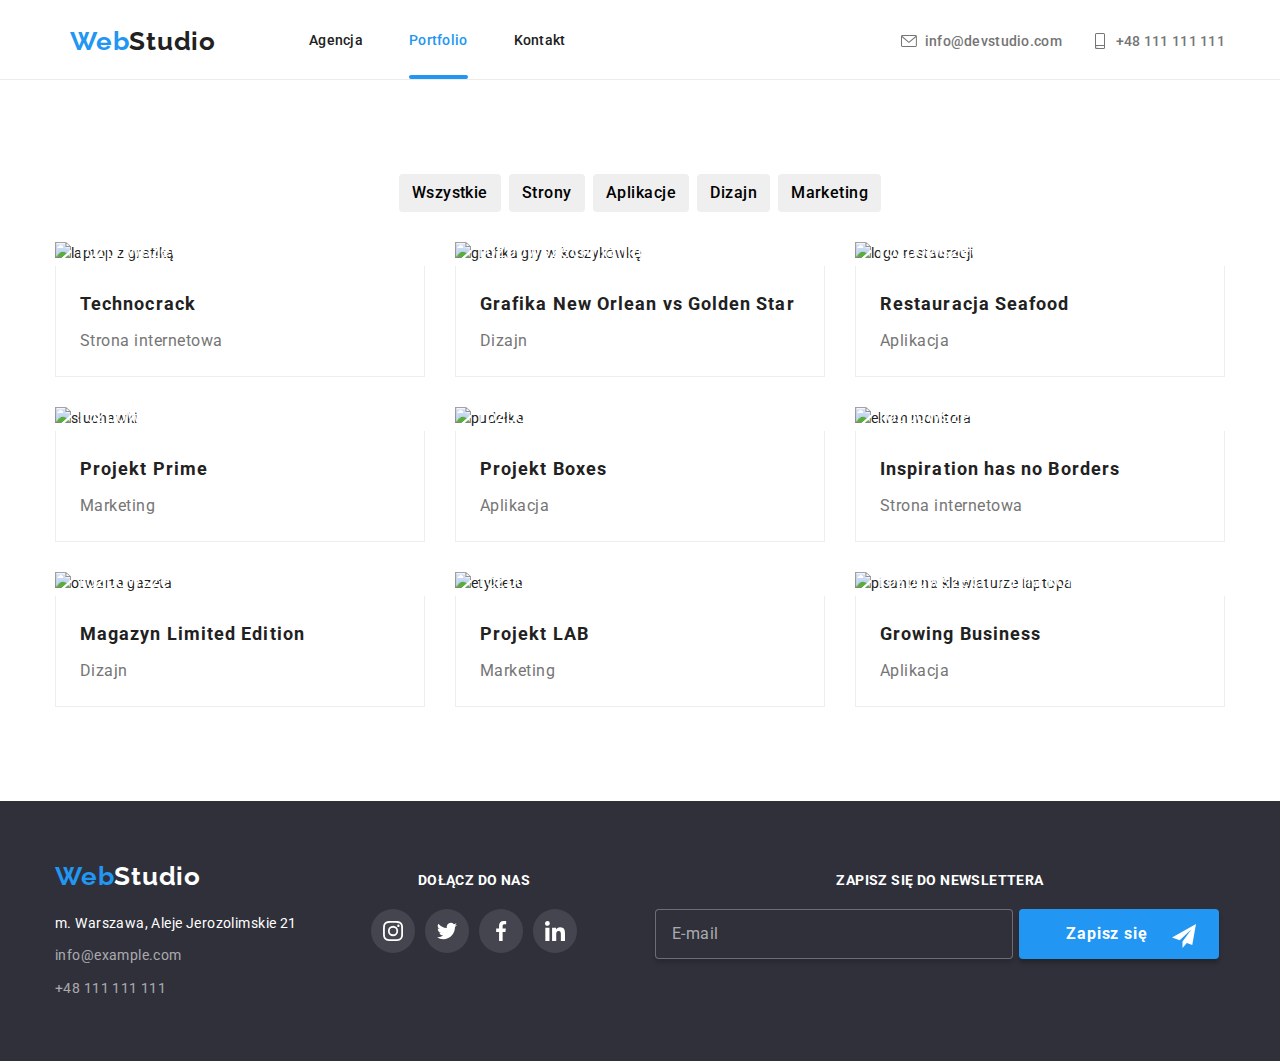
==== commit 29ad2b6d: "update files" ====
--- a/portfolio.html
+++ b/portfolio.html
@@ -15,7 +15,7 @@
 
 <body>
  <header class="header"> 
-    <div class="header_container container">
+    <div class="header__container container">
         <nav class="nav">
             <a class="logo logo__header" href="./index.html"><span class="logo--blue">Web</span>Studio</a>
                 <ul class="nav__list">
--- a/public/css/main.min.css
+++ b/public/css/main.min.css
@@ -1 +1 @@
-*,*::before,*::after{-webkit-box-sizing:border-box;box-sizing:border-box}body{font-family:"Roboto","Raleway",sans-serif;color:#212121;background-color:#fff;letter-spacing:.03em;font-size:14px;line-height:1.71}@media screen and (min-width: 320px){body{overflow-x:hidden}}.container{display:-webkit-box;display:-ms-flexbox;display:flex;-ms-flex-wrap:wrap;flex-wrap:wrap;width:100%;padding-left:15px;padding-right:15px;margin:0px auto;-webkit-box-align:center;-ms-flex-align:center;align-items:center;-webkit-box-pack:justify;-ms-flex-pack:justify;justify-content:space-between}@media screen and (min-width: 768px){.container{width:768px}}@media screen and (min-width: 1200px){.container{width:1200px}}h1,h2,h3,h4,p,ul{padding:0;margin:0}ul{list-style-type:none}.section{padding-top:60px;padding-bottom:60px}@media screen and (min-width: 1200px){.section{padding-top:94px;padding-bottom:94px}}.no-padding{padding-top:0px;padding-bottom:0px}.backdrop{background-color:rgba(0,0,0,.2);border:1px solid #000;-webkit-box-shadow:0px 4px 4px 0px rgba(0,0,0,.25);box-shadow:0px 4px 4px 0px rgba(0,0,0,.25);width:100%;height:100%;position:fixed;top:0;left:0;z-index:1;-webkit-transition-property:opacity,visibility;transition-property:opacity,visibility;-webkit-transition-duration:500ms,500ms;transition-duration:500ms,500ms;-webkit-transition-timing-function:ease-in-out,ease-in-out;transition-timing-function:ease-in-out,ease-in-out}.is-hidden{opacity:0;visibility:hidden;pointer-events:none}.hidden{-moz-appearance:none;-webkit-appearance:none;appearance:none}img{display:block;max-width:100%;height:auto;padding:0;margin:0}.join{font-weight:700;font-size:14px;line-height:1.17;letter-spacing:.03em;color:#fff;text-transform:uppercase;margin-bottom:20px}.btn-sign{width:200px;height:50px;background-color:#2196f3;border-radius:4px;-webkit-box-shadow:0px 4px 4px 0px rgba(0,0,0,.25);box-shadow:0px 4px 4px 0px rgba(0,0,0,.25);border-style:hidden;cursor:pointer;font-weight:700;font-size:16px;line-height:1.86;letter-spacing:.06em;text-align:center;color:#fff;white-space:nowrap;position:relative;margin:0 auto;margin-bottom:60px}.btn-sign span{margin-right:24px}.list{margin-left:auto;margin-right:auto}.header{border-bottom:1px solid #ececec;width:480px}@media screen and (min-width: 768px){.header .header{width:768px}}.header__container{-webkit-box-align:center;-ms-flex-align:center;align-items:center;-webkit-box-pack:justify;-ms-flex-pack:justify;justify-content:space-between;height:80px}.nav{display:-webkit-box;display:-ms-flexbox;display:flex;-webkit-box-align:center;-ms-flex-align:center;align-items:center}.nav__list{display:none}@media screen and (min-width: 768px){.nav__list{display:-webkit-box;display:-ms-flexbox;display:flex}}.nav__list>li:not(:last-child){margin-right:46px}@media screen and (min-width: 768px){.nav__list>li:not(:last-child){margin-right:60px}}.nav__list .active::after{content:"";position:absolute;bottom:-1px;left:0;width:100%;height:4px;background-color:#2196f3;border-radius:2px;display:block}.nav__menu-link,.nav__menu-link-current{font-weight:500;font-size:14px;line-height:1.17;letter-spacing:.02em;color:#212121;padding-top:32px;padding-bottom:32px;text-decoration:none;-webkit-transition:250ms cubic-bezier(0.4, 0, 0.2, 1);transition:250ms cubic-bezier(0.4, 0, 0.2, 1)}.nav__menu-link:hover,.nav__menu-link-current:hover,.nav__menu-link:focus,.nav__menu-link-current:focus{color:#2196f3}.nav__menu-link:active,.nav__menu-link-current:active{color:#2196f3}.nav__menu-link-current{position:relative;color:#2196f3}@media screen and (min-width: 768px){.nav__menu-link-current{margin-left:83px}}.logo,.footer__logo,.logo__header{font-family:"Raleway",sans-serif;font-weight:700;font-size:24px;line-height:1.17;letter-spacing:.03em;text-decoration:none}.logo__header{color:#212121;-webkit-box-align:center;-ms-flex-align:center;align-items:center;padding-top:16px;padding-bottom:16px}.logo--blue{color:#2196f3}.contact{display:-webkit-box;display:-ms-flexbox;display:flex;-webkit-box-orient:horizontal;-webkit-box-direction:normal;-ms-flex-direction:row;flex-direction:row;-webkit-box-align:center;-ms-flex-align:center;align-items:center;gap:10px;display:none}.contact__link{font-weight:500;font-size:12px;line-height:1.17;text-align:right;letter-spacing:.02em;text-decoration:none;-webkit-box-align:center;-ms-flex-align:center;align-items:center;display:-webkit-box;display:-ms-flexbox;display:flex;color:#757575;-webkit-transition:250ms cubic-bezier(0.4, 0, 0.2, 1);transition:250ms cubic-bezier(0.4, 0, 0.2, 1)}.contact__link:hover,.contact__link:focus{color:#2196f3}.contact__link:active{color:#2196f3}.contact__icon,.contact__icon--tel{width:16px;height:16px;margin-right:8px;fill:currentColor}.contact__icon--tel{padding-left:0}@media screen and (min-width: 768px)and (max-width: 1199px){.contact{display:-webkit-box;display:-ms-flexbox;display:flex;-webkit-box-orient:vertical;-webkit-box-direction:normal;-ms-flex-direction:column;flex-direction:column;-webkit-box-align:start;-ms-flex-align:start;align-items:flex-start;width:auto}}.menu-toggle{background-color:#fff;border:none;cursor:pointer;position:absolute;top:0px;right:0px;width:40px;height:40px}.menu-toggle:hover,.menu-toggle:focus{fill:#2196f3}@media screen and (min-width: 768px){.menu-toggle{display:none}}.mobile-icon{position:absolute;width:18.67px;height:18.67px;top:22px;right:23px}.mobile-icon:hover,.mobile-icon:focus{fill:#2196f3}.menu-container{background-color:#fff;position:fixed;top:0;left:0;width:100vw;height:100vh;z-index:999;padding:48px 40px;-webkit-transform:translateX(100%);transform:translateX(100%);-webkit-transition:-webkit-transform 250ms ease-in-out;transition:-webkit-transform 250ms ease-in-out;transition:transform 250ms ease-in-out;transition:transform 250ms ease-in-out, -webkit-transform 250ms ease-in-out;display:-webkit-box;display:-ms-flexbox;display:flex;-webkit-box-orient:vertical;-webkit-box-direction:normal;-ms-flex-direction:column;flex-direction:column;-webkit-box-pack:justify;-ms-flex-pack:justify;justify-content:space-between}@media screen and (min-width: 768px){.menu-container{display:none}}.menu-container.is-open{-webkit-transform:translateX(0);transform:translateX(0)}.mobile-menu{font-weight:500;font-size:40px;line-height:1.17;letter-spacing:.02em;color:#212121}.mobile-menu__link,.mobile-menu__link--current{text-decoration:none;color:#212121}.mobile-menu__link--current{color:#2196f3}.mobile-menu__name:not(:last-child){margin-bottom:32px}.mobile-menu__name:last-child{margin-bottom:302px}.mobile-contact{display:-webkit-box;display:-ms-flexbox;display:flex;-webkit-box-orient:vertical;-webkit-box-direction:normal;-ms-flex-direction:column;flex-direction:column;padding:0;margin:0;list-style:none}.mobile-contact__list>li:not(:last-child){margin-bottom:32px}.mobile-contact__link{font-weight:500;font-size:24px;line-height:1.17;letter-spacing:.02em;text-decoration:none;color:#757575;padding-bottom:64px;display:block}.mobile-contact__link--active{font-weight:500;font-size:34px;line-height:1.17;letter-spacing:.02em;padding-bottom:32px;color:#2196f3;text-decoration:none;display:block}.mobile-contact__link:hover{color:#2196f3}.mobile-pages{display:-webkit-box;display:-ms-flexbox;display:flex}.mobile-pages>li:not(:last-child){margin-right:20px}.mobile-pages__link{color:#2196f3;text-decoration:none;font-weight:500;font-size:18px;line-height:1.22;letter-spacing:.02em}.text{background-color:#2f303a;text-align:center;background-image:-webkit-gradient(linear, left bottom, left top, from(rgba(47, 48, 58, 0.4)), to(rgba(47, 48, 58, 0.4))),url(../../images/header-img.jpg);background-image:linear-gradient(0deg, rgba(47, 48, 58, 0.4) 0%, rgba(47, 48, 58, 0.4) 100%),url(../../images/header-img.jpg);background-repeat:no-repeat;background-size:cover;background-position:center;-webkit-box-shadow:0px 4px 4px 0px rgba(0,0,0,.25);box-shadow:0px 4px 4px 0px rgba(0,0,0,.25);position:relative;height:400px;min-width:320px;max-width:1600px}@media screen and (min-width: 768px){.text .text{width:768px}}.text__container{-webkit-box-orient:vertical;-webkit-box-direction:normal;-ms-flex-direction:column;flex-direction:column;padding-top:118px;padding-bottom:118px;width:480px}.text__title{font-weight:900;color:#fff;font-size:26px;line-height:1.61;letter-spacing:.06em;text-align:center;margin-left:auto;margin-right:auto;margin-bottom:30px;width:365px;height:84px}.text__button{font-family:"Roboto",sans-serif;font-weight:700;color:#fff;font-size:16px;line-height:1.88;letter-spacing:.06em;-webkit-box-align:center;-ms-flex-align:center;align-items:center;text-align:center;background-color:#2196f3;padding:10px 41px 10px 42px;border-radius:4px;border-style:hidden;margin-left:auto;margin-right:auto;cursor:pointer}.modal{position:absolute;width:450px;height:609px;background-color:#fff;border:1px solid #000;-webkit-box-shadow:0px 1px 3px rgba(0,0,0,.12),0px 1px 1px rgba(0,0,0,.14),0px 2px 1px rgba(0,0,0,.2);box-shadow:0px 1px 3px rgba(0,0,0,.12),0px 1px 1px rgba(0,0,0,.14),0px 2px 1px rgba(0,0,0,.2);top:50%;left:50%;-webkit-transform:translate(-50%, -50%);transform:translate(-50%, -50%);border-radius:4px;border-style:hidden}.modal__button{position:absolute;top:8px;right:8px;width:30px;height:30px;background-color:#fff;border-radius:50%;border:1px solid rgba(0,0,0,.1);cursor:pointer;-webkit-transition:border-color 250ms cubic-bezier(0.4, 0, 0.2, 1),color 250ms cubic-bezier(0.4, 0, 0.2, 1);transition:border-color 250ms cubic-bezier(0.4, 0, 0.2, 1),color 250ms cubic-bezier(0.4, 0, 0.2, 1)}.modal__button:hover,.modal__button:focus{border-color:#2196f3;color:#2196f3}.modal__icon{width:100%;height:100%;fill:currentColor;position:absolute;top:5px;left:5px}.order-form{display:-webkit-box;display:-ms-flexbox;display:flex;width:100%;padding:40px;-webkit-box-orient:vertical;-webkit-box-direction:normal;-ms-flex-direction:column;flex-direction:column;color:#fff;border:none}.order-form__title{font-weight:700;font-size:20px;line-height:1.5;letter-spacing:.03em;text-align:center;padding:40px 40px 12px 40px}.order-form__wrapper{position:relative}.order-form__label{font-weight:400;font-size:12px;line-height:1.17;letter-spacing:.01em;margin-bottom:10px;margin-left:40px;color:#757575}.order-form__input{width:370px;height:40px;border-radius:4px;border:1px solid rgba(33,33,33,.2);margin-left:40px;margin-right:40px;padding-left:42px;-webkit-transition:border 250ms cubic-bezier(0.4, 0, 0.2, 1);transition:border 250ms cubic-bezier(0.4, 0, 0.2, 1);outline:none}.order-form__input:hover,.order-form__input:active{border:1px solid #2196f3}.order-form__input:focus-within{border:1px solid #2196f3}.order-form__icon{position:absolute;top:35px;left:52px;width:18px;height:18px}.order-form__input:hover+.order-form__icon,.order-form__input:active+.order-form__icon{fill:#2196f3}.order-form__input:focus-within+.order-form__icon{fill:#2196f3}.order-form__comment{width:370px;height:120px;border-radius:4px;border:1px solid rgba(33,33,33,.2);margin-bottom:20px;margin-left:40px;margin-right:40px;resize:none;padding-top:12px;padding-left:16px;-webkit-transition:border 250ms cubic-bezier(0.4, 0, 0.2, 1);transition:border 250ms cubic-bezier(0.4, 0, 0.2, 1);outline:none}.order-form__comment::-webkit-input-placeholder{font-size:12px;line-height:1.17;letter-spacing:.01em;color:rgba(117,117,117,.5)}.order-form__comment::-moz-placeholder{font-size:12px;line-height:1.17;letter-spacing:.01em;color:rgba(117,117,117,.5)}.order-form__comment:-ms-input-placeholder{font-size:12px;line-height:1.17;letter-spacing:.01em;color:rgba(117,117,117,.5)}.order-form__comment::-ms-input-placeholder{font-size:12px;line-height:1.17;letter-spacing:.01em;color:rgba(117,117,117,.5)}.order-form__comment::placeholder{font-size:12px;line-height:1.17;letter-spacing:.01em;color:rgba(117,117,117,.5)}.order-form__comment:hover,.order-form__comment:active{border:1px solid #2196f3}.order-form__comment:focus-within{border:1px solid #2196f3}.order-form__checkbox{display:-webkit-box;display:-ms-flexbox;display:flex;position:relative}.order-form__text-check-area{font-size:12px;line-height:1.17;letter-spacing:.03em;color:#757575;margin-bottom:30px;margin-left:64px;cursor:pointer}.order-form__text-check-area::before{width:16px;height:15px;display:block;position:absolute;top:-2px;left:40px;content:"";border-radius:2px;border:2px solid #212121;-webkit-transition:border 250ms cubic-bezier(0.4, 0, 0.2, 1),background-color 250ms cubic-bezier(0.4, 0, 0.2, 1);transition:border 250ms cubic-bezier(0.4, 0, 0.2, 1),background-color 250ms cubic-bezier(0.4, 0, 0.2, 1)}.order-form__link{color:#2196f3}.order-form__checkbox-icon{position:absolute;top:1px;left:42px;width:16px;height:15px;fill:#fff}.order-form__send-btn{width:200px;height:50px;background-color:#2196f3;border-radius:4px;border-style:hidden;margin-left:125px;margin-right:125px;margin-bottom:40px;color:#fff;font-weight:700;font-size:16px;line-height:1.86;letter-spacing:.06em;text-align:center;-webkit-box-shadow:0px 4px 4px 0px rgba(0,0,0,.1490196078);box-shadow:0px 4px 4px 0px rgba(0,0,0,.1490196078);cursor:pointer}.order-form__check-form:checked+.order-form__text-check-area::before{background-color:#2196f3;border:none}.asset{padding-top:60px;padding-bottom:0}.asset__list{display:-webkit-box;display:-ms-flexbox;display:flex;-ms-flex-wrap:wrap;flex-wrap:wrap;-webkit-column-gap:30px;-moz-column-gap:30px;column-gap:30px;padding:0;width:1170px;-webkit-box-orient:horizontal;-webkit-box-direction:normal;-ms-flex-direction:row;flex-direction:row;-webkit-box-pack:center;-ms-flex-pack:center;justify-content:center;-ms-flex-line-pack:center;align-content:center}.asset__list>li{-webkit-box-pack:center;-ms-flex-pack:center;justify-content:center;-ms-flex-line-pack:center;align-content:center}.asset__element{-ms-flex-preferred-size:calc((100% - 90px)/4);flex-basis:calc((100% - 90px)/4)}.asset__element:not(:last-child){padding-bottom:30px}.asset__logo{width:450px;height:120px;background-color:#f5f4fa;margin-bottom:30px;border-radius:4px;padding:25px 190px}@media screen and (min-width: 768px){.asset__logo{width:354px;padding:25px 142px}}.asset__title{font-weight:700;font-size:14px;line-height:1.17;letter-spacing:.03em;margin-bottom:10px;text-align:center}@media screen and (min-width: 768px){.asset__title{text-align:left}}.asset__description{color:#757575;font-size:14px;line-height:1.71;letter-spacing:.03em;width:450px}@media screen and (min-width: 768px){.asset__description{width:354px}}.scope{text-align:center;margin-left:auto;margin-right:auto;display:none}@media screen and (min-width: 1200px){.scope .scope{display:-webkit-box;display:-ms-flexbox;display:flex}}.scope__title{font-weight:700;font-size:36px;line-height:1.17;letter-spacing:.03em;margin:0 auto;text-align:center;-webkit-box-pack:center;-ms-flex-pack:center;justify-content:center}.scope__list{display:-webkit-box;display:-ms-flexbox;display:flex;-ms-flex-wrap:wrap;flex-wrap:wrap;-webkit-box-pack:center;-ms-flex-pack:center;justify-content:center;margin-top:50px;gap:30px;padding-bottom:0;padding-right:0;padding-left:0;padding-bottom:94px}.scope__list>li{position:relative}.scope__list img{display:block}.scope__label{position:absolute;text-transform:uppercase;bottom:0;left:0;right:0;padding:27px 90px;font-weight:700;line-height:1.17;letter-spacing:.03em;color:#fff;width:100%;height:70px;background-color:rgba(47,48,58,.8);-webkit-box-shadow:0px 4px 4px 0px rgba(0,0,0,.25);box-shadow:0px 4px 4px 0px rgba(0,0,0,.25);white-space:nowrap;border:none}.team{background-color:#f5f4fa;text-align:center}.team__title{font-weight:700;font-size:28px;line-height:1.17;letter-spacing:.03em;-webkit-box-pack:center;-ms-flex-pack:center;justify-content:center;margin-left:auto;margin-right:auto;margin-bottom:30px;text-align:center}.team__list{display:-webkit-box;display:-ms-flexbox;display:flex;-ms-flex-wrap:wrap;flex-wrap:wrap;-webkit-box-pack:center;-ms-flex-pack:center;justify-content:center}.team__list>li{background-color:#fff;width:450px;height:622px}.team__list>li:not(:last-child){margin-bottom:30px}.team__list img{margin-bottom:30px}@media screen and (min-width: 768px){.team__list>li{width:354px;height:536px}.team__list>li:nth-child(2n+1){margin-right:30px}}.team-card{padding:0;border-radius:0 0 4px 4px;width:450px;height:622px;-webkit-box-shadow:0px 1px 3px rgba(0,0,0,.12),0px 1px 1px rgba(0,0,0,.14),0px 2px 1px rgba(0,0,0,.2);box-shadow:0px 1px 3px rgba(0,0,0,.12),0px 1px 1px rgba(0,0,0,.14),0px 2px 1px rgba(0,0,0,.2)}.team-card__name{font-weight:500;font-size:16px;line-height:1.17;color:#212121;letter-spacing:.03em;margin-bottom:10px}.team-card__job-title{font-size:16px;line-height:1.17;color:#757575;letter-spacing:.03em;margin-bottom:16px}.member-social{display:-webkit-box;display:-ms-flexbox;display:flex;-webkit-box-pack:center;-ms-flex-pack:center;justify-content:center;padding-bottom:30px}.member-social>li:not(:last-child){margin-right:10px}.member-social__link svg{-webkit-transition:fill 250ms cubic-bezier(0.4, 0, 0.2, 1),background-color 250ms cubic-bezier(0.4, 0, 0.2, 1);transition:fill 250ms cubic-bezier(0.4, 0, 0.2, 1),background-color 250ms cubic-bezier(0.4, 0, 0.2, 1)}.member-social__link:hover svg,.member-social__link:focus svg{fill:#fff;background-color:#2196f3}.member-social__icon{width:44px;height:44px;border-radius:50%;background-repeat:no-repeat;fill:#afb1b8;cursor:pointer}.clients__container{width:450px;padding:0}@media screen and (min-width: 768px){.clients__container{width:738px}}.clients__title{font-weight:700;font-size:28px;line-height:1.17;letter-spacing:.03em;text-align:center;margin-left:auto;margin-right:auto;margin-bottom:50px;margin-bottom:30px}.clients__list{display:-webkit-box;display:-ms-flexbox;display:flex;-ms-flex-wrap:wrap;flex-wrap:wrap;-webkit-box-orient:horizontal;-webkit-box-direction:normal;-ms-flex-direction:row;flex-direction:row;-webkit-box-pack:center;-ms-flex-pack:center;justify-content:center;gap:30px}.clients__list>li{width:210px;height:92px}.clients__list>li:nth-child(2n+1){padding-left:0px}.clients__list>li:nth-child(2n){padding-right:0px}.clients__link svg{-webkit-transition:fill 250ms cubic-bezier(0.4, 0, 0.2, 1),border-color 250ms cubic-bezier(0.4, 0, 0.2, 1);transition:fill 250ms cubic-bezier(0.4, 0, 0.2, 1),border-color 250ms cubic-bezier(0.4, 0, 0.2, 1);border:1px solid #afb1b8;border-radius:4px;fill:#afb1b8;cursor:pointer;width:210px;height:92px}.clients__link:hover svg,.clients__link:focus svg{fill:#2196f3;border-color:#2196f3}.clients__logo{padding:16px 52px}@media screen and (min-width: 768px){.clients__list>li{width:226px}}@media screen and (min-width: 768px){.clients__link svg{width:226px}}.footer{background-color:#2f303a;width:480px}.footer__container{display:-webkit-box;display:-ms-flexbox;display:flex;-webkit-box-orient:horizontal;-webkit-box-direction:normal;-ms-flex-direction:row;flex-direction:row;-webkit-box-align:baseline;-ms-flex-align:baseline;align-items:baseline;-webkit-box-pack:center;-ms-flex-pack:center;justify-content:center}.footer__logo{color:#fff;margin-bottom:20px}.address{-webkit-box-orient:vertical;-webkit-box-direction:normal;-ms-flex-direction:column;flex-direction:column;padding-top:60px;padding-bottom:60px;display:-webkit-box;display:-ms-flexbox;display:flex;-webkit-box-pack:center;-ms-flex-pack:center;justify-content:center;text-align:center}.address__list{-webkit-box-orient:vertical;-webkit-box-direction:normal;-ms-flex-direction:column;flex-direction:column}.address__list>li:not(:last-child){margin-bottom:8px}.address__place{font-size:14px;line-height:1.71;color:#fff;font-style:normal;letter-spacing:.03em}.address__link{text-decoration:none;color:rgba(255,255,255,.6);font-size:14px;line-height:1.71;letter-spacing:.03em;-webkit-transition:color 250ms cubic-bezier(0.4, 0, 0.2, 1);transition:color 250ms cubic-bezier(0.4, 0, 0.2, 1)}.address__link:hover,.address__link:focus{color:#2196f3}.address__link:active{color:#2196f3}.footer-social{width:206px;-webkit-box-pack:center;-ms-flex-pack:center;justify-content:center;text-align:center;padding-bottom:60px}.footer-social__list{display:-webkit-box;display:-ms-flexbox;display:flex}.footer-social__list>li:not(:last-child){margin-right:10px}.footer-social__link svg{-webkit-transition:background-color 250ms cubic-bezier(0.4, 0, 0.2, 1);transition:background-color 250ms cubic-bezier(0.4, 0, 0.2, 1)}.footer-social__link:hover svg,.footer-social__link:focus svg{background-color:#2196f3}.footer-social__icon{width:44px;height:44px;border-radius:50%;fill:#fff;background-color:rgba(255,255,255,.1);cursor:pointer;display:block}.subscription{width:450px;display:-webkit-box;display:-ms-flexbox;display:flex;-webkit-box-orient:vertical;-webkit-box-direction:normal;-ms-flex-direction:column;flex-direction:column;-webkit-box-pack:center;-ms-flex-pack:center;justify-content:center;text-align:center}.subscription__section{display:-webkit-box;display:-ms-flexbox;display:flex;-webkit-box-orient:vertical;-webkit-box-direction:normal;-ms-flex-direction:column;flex-direction:column}.subscription__input{width:450px;height:50px;background-color:#2f303a;border-radius:4px;border:1px solid rgba(255,255,255,.3);-webkit-box-shadow:0px 4px 4px 0px rgba(0,0,0,.15);box-shadow:0px 4px 4px 0px rgba(0,0,0,.15);-webkit-transition:border 250ms cubic-bezier(0.4, 0, 0.2, 1);transition:border 250ms cubic-bezier(0.4, 0, 0.2, 1);outline:none;color:#fff;padding-left:16px;margin-bottom:20px}.subscription__input::-webkit-input-placeholder{font-size:16px;line-height:1.25;letter-spacing:.03em;color:rgba(255,255,255,.6);padding-top:15px;padding-bottom:15px}.subscription__input::-moz-placeholder{font-size:16px;line-height:1.25;letter-spacing:.03em;color:rgba(255,255,255,.6);padding-top:15px;padding-bottom:15px}.subscription__input:-ms-input-placeholder{font-size:16px;line-height:1.25;letter-spacing:.03em;color:rgba(255,255,255,.6);padding-top:15px;padding-bottom:15px}.subscription__input::-ms-input-placeholder{font-size:16px;line-height:1.25;letter-spacing:.03em;color:rgba(255,255,255,.6);padding-top:15px;padding-bottom:15px}.subscription__input::placeholder{font-size:16px;line-height:1.25;letter-spacing:.03em;color:rgba(255,255,255,.6);padding-top:15px;padding-bottom:15px}.subscription__input:hover,.subscription__input:active{border:1px solid #2196f3}.subscription__input:focus-within{border:1px solid #2196f3}.subscription__icon{fill:#fff;width:24px;height:24px;position:absolute;margin-top:5px}.portfolio{text-align:center;display:-webkit-box;display:-ms-flexbox;display:flex;width:480px}.portfolio__container{width:480px}.portfolio__filters{display:-webkit-box;display:-ms-flexbox;display:flex;-webkit-box-pack:center;-ms-flex-pack:center;justify-content:center;width:100%}.portfolio__filters-menu{display:-webkit-inline-box;display:-ms-inline-flexbox;display:inline-flex;-webkit-box-pack:center;-ms-flex-pack:center;justify-content:center;margin-bottom:50px;-ms-flex-wrap:wrap;flex-wrap:wrap;-webkit-box-pack:start;-ms-flex-pack:start;justify-content:flex-start}.portfolio__filters-menu>li:not(:last-child){margin-right:8px}.portfolio__filters-menu>li:nth-child(-n+3){margin-bottom:15px}.portfolio__button{font-weight:500;font-size:16px;line-height:1.63;letter-spacing:.03em;cursor:pointer;border-radius:4px;border-style:hidden;padding:6px 24px;-webkit-transition:color 250ms cubic-bezier(0.4, 0, 0.2, 1),background-color 250ms cubic-bezier(0.4, 0, 0.2, 1),-webkit-box-shadow 250ms cubic-bezier(0.4, 0, 0.2, 1);transition:color 250ms cubic-bezier(0.4, 0, 0.2, 1),background-color 250ms cubic-bezier(0.4, 0, 0.2, 1),-webkit-box-shadow 250ms cubic-bezier(0.4, 0, 0.2, 1);transition:color 250ms cubic-bezier(0.4, 0, 0.2, 1),background-color 250ms cubic-bezier(0.4, 0, 0.2, 1),box-shadow 250ms cubic-bezier(0.4, 0, 0.2, 1);transition:color 250ms cubic-bezier(0.4, 0, 0.2, 1),background-color 250ms cubic-bezier(0.4, 0, 0.2, 1),box-shadow 250ms cubic-bezier(0.4, 0, 0.2, 1),-webkit-box-shadow 250ms cubic-bezier(0.4, 0, 0.2, 1)}.portfolio__button:hover,.portfolio__button:focus{color:#fff;background-color:#2196f3;-webkit-box-shadow:0px 4px 4px 0px rgba(0,0,0,.25);box-shadow:0px 4px 4px 0px rgba(0,0,0,.25)}.portfolio__button:active{color:#fff;background-color:#2196f3}.portfolio__grid{display:-webkit-box;display:-ms-flexbox;display:flex;-ms-flex-wrap:wrap;flex-wrap:wrap;gap:30px;padding:0;-ms-flex-line-pack:center;align-content:center}.portfolio__item{padding:0;text-align:left;width:450px;-webkit-transition:-webkit-box-shadow 250ms cubic-bezier(0.4, 0, 0.2, 1);transition:-webkit-box-shadow 250ms cubic-bezier(0.4, 0, 0.2, 1);transition:box-shadow 250ms cubic-bezier(0.4, 0, 0.2, 1);transition:box-shadow 250ms cubic-bezier(0.4, 0, 0.2, 1), -webkit-box-shadow 250ms cubic-bezier(0.4, 0, 0.2, 1)}.portfolio__item:hover,.portfolio__item:focus{-webkit-box-shadow:1px 4px 6px 0px rgba(0,0,0,.16),0px 4px 4px 0px rgba(0,0,0,.06),0px 1px 1px 0px rgba(0,0,0,.12);box-shadow:1px 4px 6px 0px rgba(0,0,0,.16),0px 4px 4px 0px rgba(0,0,0,.06),0px 1px 1px 0px rgba(0,0,0,.12);cursor:pointer}.portfolio__item:hover .portfolio__overlay{-webkit-transform:translateY(0%);transform:translateY(0%)}.portfolio__card-all{position:relative;overflow:hidden;-webkit-transition:-webkit-box-shadow 250ms cubic-bezier(0.4, 0, 0.2, 1);transition:-webkit-box-shadow 250ms cubic-bezier(0.4, 0, 0.2, 1);transition:box-shadow 250ms cubic-bezier(0.4, 0, 0.2, 1);transition:box-shadow 250ms cubic-bezier(0.4, 0, 0.2, 1), -webkit-box-shadow 250ms cubic-bezier(0.4, 0, 0.2, 1)}.portfolio__overlay{position:absolute;top:-1;left:0;width:100%;height:100%;background-color:#2196f3;-webkit-transform:translateY(100%);transform:translateY(100%);-webkit-transition:-webkit-transform 250ms cubic-bezier(0.4, 0, 0.2, 1);transition:-webkit-transform 250ms cubic-bezier(0.4, 0, 0.2, 1);transition:transform 250ms cubic-bezier(0.4, 0, 0.2, 1);transition:transform 250ms cubic-bezier(0.4, 0, 0.2, 1), -webkit-transform 250ms cubic-bezier(0.4, 0, 0.2, 1);-webkit-box-align:center;-ms-flex-align:center;align-items:center;display:-webkit-box;display:-ms-flexbox;display:flex}.portfolio__overlay>p{color:#fff;padding:49px 45px 49px 24px;font-weight:400;font-size:18px;line-height:1.56;letter-spacing:.03em}.portfolio__card-description{padding:20px 24px;border-left:1px solid #eee;border-right:1px solid #eee;border-bottom:1px solid #eee;border-top:0px}.portfolio__title{font-weight:700;font-size:18px;line-height:2;letter-spacing:.06em;margin-bottom:4px}.portfolio__type{font-size:16px;line-height:1.88;color:#757575;letter-spacing:.03em}/*# sourceMappingURL=main.min.css.map */+*,*::before,*::after{-webkit-box-sizing:border-box;box-sizing:border-box}body{font-family:"Roboto","Raleway",sans-serif;color:#212121;background-color:#fff;letter-spacing:.03em;font-size:14px;line-height:1.71}@media screen and (min-width: 320px){body{overflow-x:hidden}}.container{display:-webkit-box;display:-ms-flexbox;display:flex;-ms-flex-wrap:wrap;flex-wrap:wrap;width:100%;padding-left:15px;padding-right:15px;margin:0px auto}@media screen and (min-width: 768px){.container{min-width:768px;max-width:1200px;margin:0 auto}}@media screen and (min-width: 1200px){.container{max-width:1200px;margin:0 auto}}h1,h2,h3,h4,p,ul{padding:0;margin:0}ul{list-style-type:none}.section{padding-top:60px;padding-bottom:60px}@media screen and (min-width: 1200px){.section{padding-top:94px;padding-bottom:94px}}.no-padding{padding-top:0px;padding-bottom:0px}.backdrop{background-color:rgba(0,0,0,.2);border:1px solid #000;-webkit-box-shadow:0px 4px 4px 0px rgba(0,0,0,.25);box-shadow:0px 4px 4px 0px rgba(0,0,0,.25);width:100%;height:100%;position:fixed;top:0;left:0;z-index:1;-webkit-transition-property:opacity,visibility;transition-property:opacity,visibility;-webkit-transition-duration:500ms,500ms;transition-duration:500ms,500ms;-webkit-transition-timing-function:ease-in-out,ease-in-out;transition-timing-function:ease-in-out,ease-in-out}.is-hidden{opacity:0;visibility:hidden;pointer-events:none}.hidden{-moz-appearance:none;-webkit-appearance:none;appearance:none}img{display:block;max-width:100%;height:auto;padding:0;margin:0}.join{font-weight:700;font-size:14px;line-height:1.17;letter-spacing:.03em;color:#fff;text-transform:uppercase;margin-bottom:20px}.btn-sign{width:200px;height:50px;background-color:#2196f3;border-radius:4px;-webkit-box-shadow:0px 4px 4px 0px rgba(0,0,0,.25);box-shadow:0px 4px 4px 0px rgba(0,0,0,.25);border-style:hidden;cursor:pointer;font-weight:700;font-size:16px;line-height:1.86;letter-spacing:.06em;text-align:center;color:#fff;white-space:nowrap;position:relative;margin:0 auto;margin-bottom:60px}.btn-sign span{margin-right:24px}.list{margin-left:auto;margin-right:auto}svg{width:100%;height:100%}.header{border-bottom:1px solid #ececec;width:100%;height:100%;margin:0 auto}@media screen and (min-width: 1200px){.header{height:80px}}.header__container{-webkit-box-align:center;-ms-flex-align:center;align-items:center;-webkit-box-pack:justify;-ms-flex-pack:justify;justify-content:space-between;height:100%}@media screen and (min-width: 1200px){.header__container{width:100%;-webkit-box-pack:justify;-ms-flex-pack:justify;justify-content:space-between}}.nav{display:-webkit-box;display:-ms-flexbox;display:flex;-webkit-box-align:center;-ms-flex-align:center;align-items:center}.nav__list{display:none}@media screen and (min-width: 768px){.nav__list{display:-webkit-box;display:-ms-flexbox;display:flex}}.nav__list>li:not(:last-child){margin-right:46px}@media screen and (min-width: 768px)and (max-width: 1199px){.nav__list>li:not(:last-child){margin-right:60px}}.nav__list .active::after{content:"";position:absolute;bottom:-2px;left:0;width:100%;height:4px;background-color:#2196f3;border-radius:2px;display:block}@media screen and (min-width: 1200px){.nav__list .active::after{bottom:1px}}.nav__menu-link,.nav__menu-link-current{font-weight:500;font-size:14px;line-height:1.17;letter-spacing:.02em;color:#212121;padding-top:32px;padding-bottom:32px;text-decoration:none;-webkit-transition:250ms cubic-bezier(0.4, 0, 0.2, 1);transition:250ms cubic-bezier(0.4, 0, 0.2, 1)}.nav__menu-link:hover,.nav__menu-link-current:hover,.nav__menu-link:focus,.nav__menu-link-current:focus{color:#2196f3}.nav__menu-link:active,.nav__menu-link-current:active{color:#2196f3}.nav__menu-link-current{position:relative;color:#2196f3}.logo,.footer__logo,.logo__header{font-family:"Raleway",sans-serif;font-weight:700;font-size:24px;line-height:1.17;letter-spacing:.03em;text-decoration:none}@media screen and (min-width: 1200px){.logo,.footer__logo,.logo__header{font-size:26px}}.logo__header{color:#212121;-webkit-box-align:center;-ms-flex-align:center;align-items:center;padding-top:16px;padding-bottom:16px}@media screen and (min-width: 768px){.logo__header{margin-right:83px;padding-left:15px;padding-top:26px;padding-bottom:26px}}@media screen and (min-width: 1200px){.logo,.footer__logo,.logo__header{margin-right:93px;text-align:left}}.logo--blue{color:#2196f3}.contact{display:-webkit-box;display:-ms-flexbox;display:flex;-webkit-box-orient:horizontal;-webkit-box-direction:normal;-ms-flex-direction:row;flex-direction:row;-webkit-box-align:center;-ms-flex-align:center;align-items:center;gap:10px;display:none}@media screen and (min-width: 768px)and (max-width: 1199px){.contact{display:-webkit-box;display:-ms-flexbox;display:flex;-webkit-box-orient:vertical;-webkit-box-direction:normal;-ms-flex-direction:column;flex-direction:column;-webkit-box-align:start;-ms-flex-align:start;align-items:flex-start;width:auto;margin-top:21px;margin-bottom:21px}}@media screen and (min-width: 1200px){.contact{display:-webkit-box;display:-ms-flexbox;display:flex;-webkit-box-orient:horizontal;-webkit-box-direction:normal;-ms-flex-direction:row;flex-direction:row;-webkit-box-align:center;-ms-flex-align:center;align-items:center;gap:30px;margin-top:32px;margin-bottom:32px}}.contact__link{font-weight:500;font-size:12px;line-height:1.17;text-align:right;letter-spacing:.02em;text-decoration:none;-webkit-box-align:center;-ms-flex-align:center;align-items:center;display:-webkit-box;display:-ms-flexbox;display:flex;color:#757575;-webkit-transition:250ms cubic-bezier(0.4, 0, 0.2, 1);transition:250ms cubic-bezier(0.4, 0, 0.2, 1)}.contact__link:hover,.contact__link:focus{color:#2196f3}.contact__link:active{color:#2196f3}@media screen and (min-width: 1200px){.contact__link{font-size:14px}}.contact__icon,.contact__icon--tel{width:16px;height:16px;margin-right:8px;fill:currentColor}.contact__icon--tel{padding-left:0px}.menu-toggle{background-color:#fff;border:none;cursor:pointer;position:absolute;top:0px;right:0px;width:40px;height:40px}.menu-toggle:hover,.menu-toggle:focus{fill:#2196f3}@media screen and (min-width: 768px){.menu-toggle{display:none}}.mobile-icon{position:absolute;width:18.67px;height:18.67px;top:22px;right:23px}.mobile-icon:hover,.mobile-icon:focus{fill:#2196f3}.menu-container{background-color:#fff;position:fixed;top:0;left:0;width:100%;height:100vh;z-index:999;padding:48px 40px;-webkit-transform:translateX(100%);transform:translateX(100%);-webkit-transition:-webkit-transform 250ms ease-in-out;transition:-webkit-transform 250ms ease-in-out;transition:transform 250ms ease-in-out;transition:transform 250ms ease-in-out, -webkit-transform 250ms ease-in-out;display:-webkit-box;display:-ms-flexbox;display:flex;-webkit-box-orient:vertical;-webkit-box-direction:normal;-ms-flex-direction:column;flex-direction:column;-webkit-box-pack:justify;-ms-flex-pack:justify;justify-content:space-between}@media screen and (min-width: 768px){.menu-container{display:none}}.menu-container.is-open{-webkit-transform:translateX(0);transform:translateX(0)}.mobile-menu{font-weight:500;font-size:40px;line-height:1.17;letter-spacing:.02em;color:#212121}.mobile-menu__link,.mobile-menu__link--current{text-decoration:none;color:#212121}.mobile-menu__link--current{color:#2196f3}.mobile-menu__name:not(:last-child){margin-bottom:32px}.mobile-menu__name:last-child{margin-bottom:302px}.mobile-contact{display:-webkit-box;display:-ms-flexbox;display:flex;-webkit-box-orient:vertical;-webkit-box-direction:normal;-ms-flex-direction:column;flex-direction:column;padding:0;margin:0;list-style:none}.mobile-contact__list>li:not(:last-child){margin-bottom:32px}.mobile-contact__link{font-weight:500;font-size:24px;line-height:1.17;letter-spacing:.02em;text-decoration:none;color:#757575;padding-bottom:64px;display:block}.mobile-contact__link--active{font-weight:500;font-size:34px;line-height:1.17;letter-spacing:.02em;padding-bottom:32px;color:#2196f3;text-decoration:none;display:block}.mobile-contact__link:hover{color:#2196f3}.mobile-pages{display:-webkit-box;display:-ms-flexbox;display:flex;-ms-flex-wrap:wrap;flex-wrap:wrap;width:100%;max-width:480px}.mobile-pages>li:not(:last-child){margin-right:20px}.mobile-pages__link{color:#2196f3;text-decoration:none;font-weight:500;font-size:18px;line-height:1.22;letter-spacing:.02em;-ms-flex-wrap:wrap;flex-wrap:wrap}.text{background-color:#2f303a;text-align:center;background-image:-webkit-gradient(linear, left bottom, left top, from(rgba(47, 48, 58, 0.4)), to(rgba(47, 48, 58, 0.4))),url(../../images/mobile-bg-photo@2x.jpg);background-image:linear-gradient(0deg, rgba(47, 48, 58, 0.4) 0%, rgba(47, 48, 58, 0.4) 100%),url(../../images/mobile-bg-photo@2x.jpg);background-repeat:no-repeat;background-size:cover;background-position:center;-webkit-box-shadow:0px 4px 4px 0px rgba(0,0,0,.25);box-shadow:0px 4px 4px 0px rgba(0,0,0,.25);position:relative;height:400px;min-width:320px;max-width:1600px;margin:0 auto;width:100%}@media screen and (min-width: 768px){.text{background-image:-webkit-gradient(linear, left bottom, left top, from(rgba(47, 48, 58, 0.4)), to(rgba(47, 48, 58, 0.4))),url(../../images/tablet-bg-photo@2x.jpg);background-image:linear-gradient(0deg, rgba(47, 48, 58, 0.4) 0%, rgba(47, 48, 58, 0.4) 100%),url(../../images/tablet-bg-photo@2x.jpg);background-repeat:no-repeat;background-size:cover;background-position:center;height:400px}}@media screen and (min-width: 1200px){.text{height:600px;background-image:-webkit-gradient(linear, left bottom, left top, from(rgba(47, 48, 58, 0.4)), to(rgba(47, 48, 58, 0.4))),url(../../images/desktop-bg-photo@2x.jpg);background-image:linear-gradient(0deg, rgba(47, 48, 58, 0.4) 0%, rgba(47, 48, 58, 0.4) 100%),url(../../images/desktop-bg-photo@2x.jpg);background-repeat:no-repeat;background-size:cover;background-position:center}}.text__container{-webkit-box-orient:vertical;-webkit-box-direction:normal;-ms-flex-direction:column;flex-direction:column;padding-top:118px;padding-bottom:118px}@media screen and (min-width: 1200px){.text__container{padding-top:200px;padding-bottom:200px}}.text__title{font-weight:900;color:#fff;font-size:26px;line-height:1.61;letter-spacing:.06em;text-align:center;margin-left:auto;margin-right:auto;margin-bottom:30px}@media screen and (min-width: 1200px){.text__title{font-size:44px;line-height:1.36;width:696px;height:120px}}.text__button{font-family:"Roboto",sans-serif;font-weight:700;color:#fff;font-size:16px;line-height:1.88;letter-spacing:.06em;-webkit-box-align:center;-ms-flex-align:center;align-items:center;text-align:center;background-color:#2196f3;padding:10px 41px 10px 42px;border-radius:4px;border-style:hidden;margin-left:auto;margin-right:auto;cursor:pointer}.modal{position:absolute;width:100%;max-width:450px;height:609px;background-color:#fff;border:1px solid #000;-webkit-box-shadow:0px 1px 3px rgba(0,0,0,.12),0px 1px 1px rgba(0,0,0,.14),0px 2px 1px rgba(0,0,0,.2);box-shadow:0px 1px 3px rgba(0,0,0,.12),0px 1px 1px rgba(0,0,0,.14),0px 2px 1px rgba(0,0,0,.2);top:50%;left:50%;-webkit-transform:translate(-50%, -50%);transform:translate(-50%, -50%);border-radius:4px;border-style:hidden}@media screen and (min-width: 1200px){.modal{width:100%;max-width:528px;height:581px}}.modal__button{position:absolute;top:8px;right:8px;width:30px;height:30px;background-color:#fff;border-radius:50%;border:1px solid rgba(0,0,0,.1);cursor:pointer;-webkit-transition:border-color 250ms cubic-bezier(0.4, 0, 0.2, 1),color 250ms cubic-bezier(0.4, 0, 0.2, 1);transition:border-color 250ms cubic-bezier(0.4, 0, 0.2, 1),color 250ms cubic-bezier(0.4, 0, 0.2, 1)}.modal__button:hover,.modal__button:focus{border-color:#2196f3;color:#2196f3}.modal__icon{width:100%;height:100%;fill:currentColor;position:absolute;top:5px;left:5px}.order-form{display:-webkit-box;display:-ms-flexbox;display:flex;width:100%;padding:40px;-webkit-box-orient:vertical;-webkit-box-direction:normal;-ms-flex-direction:column;flex-direction:column;color:#fff;border:none;-webkit-box-align:center;-ms-flex-align:center;align-items:center}.order-form__title{font-weight:700;font-size:20px;line-height:1.5;letter-spacing:.03em;text-align:center;-webkit-box-pack:center;-ms-flex-pack:center;justify-content:center;color:#212121}@media screen and (min-width: 320px)and (max-width: 1199px){.order-form__title{text-align:center;margin:0 auto}}.order-form__wrapper{position:relative;width:100%;max-width:370px}@media screen and (min-width: 1200px){.order-form__wrapper{width:100%;max-width:448px}}.order-form__label,.order-form__label--com{font-weight:400;font-size:12px;line-height:1.17;letter-spacing:.01em;margin-bottom:10px;color:#757575}@media screen and (min-width: 320px)and (max-width: 1199px){.order-form__label,.order-form__label--com{width:100%;max-width:370px}}@media screen and (min-width: 1200px){.order-form__label,.order-form__label--com{width:100%;max-width:448px}}.order-form__label--com{margin-bottom:0px;margin-top:10px}.order-form__input{width:100%;min-height:40px;border-radius:4px;border:1px solid rgba(33,33,33,.2);padding-left:42px;-webkit-transition:border 250ms cubic-bezier(0.4, 0, 0.2, 1);transition:border 250ms cubic-bezier(0.4, 0, 0.2, 1);outline:none}.order-form__input:hover,.order-form__input:active{border:1px solid #2196f3}.order-form__input:focus-within{border:1px solid #2196f3}@media screen and (min-width: 320px)and (max-width: 1199px){.order-form__input{width:100%;max-width:370px}}@media screen and (min-width: 1200px){.order-form__input{width:100%;max-width:448px}}.order-form__icon{position:absolute;top:35px;left:12px;width:18px;height:18px}.order-form__input:hover+.order-form__icon,.order-form__input:active+.order-form__icon{fill:#2196f3}.order-form__input:focus-within+.order-form__icon{fill:#2196f3}.order-form__comment{width:100%;height:120px;border-radius:4px;border:1px solid rgba(33,33,33,.2);margin-bottom:20px;margin-top:4px;resize:none;padding-top:12px;padding-left:16px;-webkit-transition:border 250ms cubic-bezier(0.4, 0, 0.2, 1);transition:border 250ms cubic-bezier(0.4, 0, 0.2, 1);outline:none}.order-form__comment::-webkit-input-placeholder{font-size:14px;line-height:1.17;letter-spacing:.01em;color:rgba(117,117,117,.5)}.order-form__comment::-moz-placeholder{font-size:14px;line-height:1.17;letter-spacing:.01em;color:rgba(117,117,117,.5)}.order-form__comment:-ms-input-placeholder{font-size:14px;line-height:1.17;letter-spacing:.01em;color:rgba(117,117,117,.5)}.order-form__comment::-ms-input-placeholder{font-size:14px;line-height:1.17;letter-spacing:.01em;color:rgba(117,117,117,.5)}.order-form__comment::placeholder{font-size:14px;line-height:1.17;letter-spacing:.01em;color:rgba(117,117,117,.5)}.order-form__comment:hover,.order-form__comment:active{border:1px solid #2196f3}.order-form__comment:focus-within{border:1px solid #2196f3}@media screen and (min-width: 320px)and (max-width: 1199px){.order-form__comment{width:100%;max-width:370px}}@media screen and (min-width: 1200px){.order-form__comment{width:100%;max-width:448px}}.order-form__checkbox{display:-webkit-box;display:-ms-flexbox;display:flex;position:relative}.order-form__text-check-area{font-size:12px;line-height:1.17;letter-spacing:.03em;color:#757575;margin-bottom:30px;padding-left:8px;cursor:pointer}.order-form__text-check-area::before{width:16px;height:15px;display:block;position:absolute;top:-2px;left:-15px;content:"";border-radius:2px;border:2px solid #212121;-webkit-transition:border 250ms cubic-bezier(0.4, 0, 0.2, 1),background-color 250ms cubic-bezier(0.4, 0, 0.2, 1);transition:border 250ms cubic-bezier(0.4, 0, 0.2, 1),background-color 250ms cubic-bezier(0.4, 0, 0.2, 1)}@media screen and (min-width: 1200px){.order-form__text-check-area{font-size:14px}}.order-form__link{color:#2196f3}.order-form__checkbox-icon{position:absolute;top:1px;left:-12px;width:16px;height:15px;fill:#fff}.order-form__send-btn{width:200px;height:50px;background-color:#2196f3;border-radius:4px;border-style:hidden;color:#fff;font-weight:700;font-size:16px;line-height:1.86;letter-spacing:.06em;text-align:center;-webkit-box-shadow:0px 4px 4px 0px rgba(0,0,0,.1490196078);box-shadow:0px 4px 4px 0px rgba(0,0,0,.1490196078);cursor:pointer}.order-form__check-form:checked+.order-form__text-check-area::before{background-color:#2196f3;border:none}.asset{padding-top:60px;padding-bottom:60px}@media screen and (min-width: 768px){.asset{padding-bottom:60px}}@media screen and (min-width: 1200px){.asset{padding-top:94px;padding-bottom:0}}.asset__list{display:-webkit-box;display:-ms-flexbox;display:flex;-ms-flex-wrap:wrap;flex-wrap:wrap;gap:30px}@media screen and (min-width: 768px){.asset__list>li{margin:0 auto}}.asset__element{display:-webkit-box;display:-ms-flexbox;display:flex;-webkit-box-orient:vertical;-webkit-box-direction:normal;-ms-flex-direction:column;flex-direction:column;-webkit-box-align:center;-ms-flex-align:center;align-items:center}@media screen and (min-width: 768px){.asset__element{-ms-flex-preferred-size:calc((100% - 60px)/2);flex-basis:calc((100% - 60px)/2);-webkit-box-align:start;-ms-flex-align:start;align-items:flex-start}}@media screen and (min-width: 1200px){.asset__element{-ms-flex-preferred-size:calc((100% - 90px)/4);flex-basis:calc((100% - 90px)/4)}}.asset__logo{width:100%;height:120px;background-color:#f5f4fa;margin-bottom:30px;border-radius:4px;display:-webkit-box;display:-ms-flexbox;display:flex;-webkit-box-align:center;-ms-flex-align:center;align-items:center;-webkit-box-pack:center;-ms-flex-pack:center;justify-content:center}.asset__title{font-weight:700;font-size:14px;line-height:1.17;letter-spacing:.03em;margin-bottom:10px;text-align:center}.asset__description{color:#757575;font-size:14px;line-height:1.71;letter-spacing:.03em;width:100%}.scope{text-align:center;margin-left:auto;margin-right:auto}@media screen and (min-width: 1200px){.scope{display:-webkit-box;display:-ms-flexbox;display:flex}}.scope__title{font-weight:700;font-size:36px;line-height:1.17;letter-spacing:.03em;margin:0 auto;text-align:center;-webkit-box-pack:center;-ms-flex-pack:center;justify-content:center}.scope__list{display:-webkit-box;display:-ms-flexbox;display:flex;-ms-flex-wrap:wrap;flex-wrap:wrap;-webkit-box-pack:center;-ms-flex-pack:center;justify-content:center;margin-top:50px;gap:30px;padding-bottom:0;padding-right:0;padding-left:0}.scope__list>li{position:relative}.scope__list img{display:block}.scope__label{position:absolute;text-transform:uppercase;bottom:0;left:0;right:0;padding:27px 90px;font-weight:700;line-height:1.17;letter-spacing:.03em;color:#fff;width:100%;height:70px;background-color:rgba(47,48,58,.8);-webkit-box-shadow:0px 4px 4px 0px rgba(0,0,0,.25);box-shadow:0px 4px 4px 0px rgba(0,0,0,.25);white-space:nowrap;border:none}@media screen and (max-width: 1200px){.scope--hidden{display:none}}.team{background-color:#f5f4fa;text-align:center;width:100%}.team__container{width:100%}.team__title{font-weight:700;font-size:28px;line-height:1.17;letter-spacing:.03em;-webkit-box-pack:center;-ms-flex-pack:center;justify-content:center;margin-left:auto;margin-right:auto;margin-bottom:30px;text-align:center}@media screen and (min-width: 1200px){.team__title{font-size:36px;margin-bottom:50px}}.team__list{display:-webkit-box;display:-ms-flexbox;display:flex;-ms-flex-wrap:wrap;flex-wrap:wrap;-webkit-box-pack:center;-ms-flex-pack:center;justify-content:center;margin:0 auto;gap:30px}.team__list>li{background-color:#fff;width:100%;height:auto}.team__list img{margin-bottom:30px}@media screen and (min-width: 768px){.team__list{width:100%;-webkit-box-orient:horizontal;-webkit-box-direction:normal;-ms-flex-direction:row;flex-direction:row}}@media screen and (min-width: 768px){.team__list>li{width:calc((100% - 30px)/2)}}@media screen and (min-width: 1200px){.team__list>li{width:270px}}.team-card{padding:0;border-radius:0 0 4px 4px;-webkit-box-shadow:0px 1px 3px rgba(0,0,0,.12),0px 1px 1px rgba(0,0,0,.14),0px 2px 1px rgba(0,0,0,.2);box-shadow:0px 1px 3px rgba(0,0,0,.12),0px 1px 1px rgba(0,0,0,.14),0px 2px 1px rgba(0,0,0,.2);-webkit-box-orient:vertical;-webkit-box-direction:normal;-ms-flex-direction:column;flex-direction:column;margin:0 auto}@media screen and (min-width: 1200px){.team-card{margin:0}}.team-card>img{width:100%;height:auto}.team-card__name{font-weight:500;font-size:16px;line-height:1.17;color:#212121;letter-spacing:.03em;margin-bottom:10px}.team-card__job-title{font-size:16px;line-height:1.17;color:#757575;letter-spacing:.03em;margin-bottom:16px}.member-social{display:-webkit-box;display:-ms-flexbox;display:flex;-webkit-box-pack:center;-ms-flex-pack:center;justify-content:center;padding-bottom:30px}.member-social>li:not(:last-child){margin-right:10px}.member-social__link svg{-webkit-transition:fill 250ms cubic-bezier(0.4, 0, 0.2, 1),background-color 250ms cubic-bezier(0.4, 0, 0.2, 1);transition:fill 250ms cubic-bezier(0.4, 0, 0.2, 1),background-color 250ms cubic-bezier(0.4, 0, 0.2, 1)}.member-social__link:hover svg,.member-social__link:focus svg{fill:#fff;background-color:#2196f3}.member-social__icon{width:44px;height:44px;border-radius:50%;background-repeat:no-repeat;fill:#afb1b8;cursor:pointer}.clients__title{font-weight:700;font-size:28px;line-height:1.17;letter-spacing:.03em;text-align:center;margin-left:auto;margin-right:auto;margin-bottom:30px;display:-webkit-box;display:-ms-flexbox;display:flex;-webkit-box-pack:center;-ms-flex-pack:center;justify-content:center}@media screen and (min-width: 1200px){.clients__title{margin-bottom:50px;font-size:36px}}.clients__list{display:-webkit-box;display:-ms-flexbox;display:flex;-ms-flex-wrap:wrap;flex-wrap:wrap;-webkit-box-pack:center;-ms-flex-pack:center;justify-content:center;gap:30px}.clients li{width:calc((100% - 60px)/2)}@media screen and (min-width: 768px){.clients li{width:calc((100% - 90px)/3)}}@media screen and (min-width: 1200px){.clients li{width:calc((100% - 150px)/6)}}.clients__link svg{-webkit-transition:fill 250ms cubic-bezier(0.4, 0, 0.2, 1),border-color 250ms cubic-bezier(0.4, 0, 0.2, 1);transition:fill 250ms cubic-bezier(0.4, 0, 0.2, 1),border-color 250ms cubic-bezier(0.4, 0, 0.2, 1);width:100%;height:92px;border:1px solid #afb1b8;border-radius:4px;fill:#afb1b8;cursor:pointer;display:-webkit-box;display:-ms-flexbox;display:flex}@media screen and (min-width: 768px){.clients__link svg{width:100%;display:-webkit-box;display:-ms-flexbox;display:flex}}.clients__link:hover svg,.clients__link:focus svg{fill:#2196f3;border-color:#2196f3}.clients__logo{width:106px;height:60px;margin:auto;display:-webkit-box;display:-ms-flexbox;display:flex}.footer{background-color:#2f303a;width:100%}.footer__container{display:-webkit-box;display:-ms-flexbox;display:flex;-webkit-box-orient:vertical;-webkit-box-direction:normal;-ms-flex-direction:column;flex-direction:column;-webkit-box-align:center;-ms-flex-align:center;align-items:center;-webkit-box-pack:center;-ms-flex-pack:center;justify-content:center;width:100%}@media screen and (min-width: 768px){.footer__container{-ms-flex-pack:distribute;justify-content:space-around;-webkit-box-orient:horizontal;-webkit-box-direction:normal;-ms-flex-direction:row;flex-direction:row}}@media screen and (min-width: 1200px){.footer__container{-webkit-box-pack:start;-ms-flex-pack:start;justify-content:flex-start;-webkit-box-align:baseline;-ms-flex-align:baseline;align-items:baseline;-webkit-box-orient:horizontal;-webkit-box-direction:normal;-ms-flex-direction:row;flex-direction:row;display:-webkit-box;display:-ms-flexbox;display:flex;-ms-flex-wrap:nowrap;flex-wrap:nowrap}}.footer__logo{color:#fff;margin-bottom:20px}.address{-webkit-box-orient:vertical;-webkit-box-direction:normal;-ms-flex-direction:column;flex-direction:column;padding-top:60px;padding-bottom:60px;display:-webkit-box;display:-ms-flexbox;display:flex;-webkit-box-pack:center;-ms-flex-pack:center;justify-content:center;text-align:center}@media screen and (min-width: 1200px){.address{-webkit-box-pack:start;-ms-flex-pack:start;justify-content:flex-start;text-align:left}}.address__list{-webkit-box-orient:vertical;-webkit-box-direction:normal;-ms-flex-direction:column;flex-direction:column}.address__list>li:not(:last-child){margin-bottom:8px}@media screen and (min-width: 1200px){.address__list>li:not(:last-child){margin-bottom:9px}}@media screen and (min-width: 1200px){.address__list>li{-webkit-box-pack:start;-ms-flex-pack:start;justify-content:flex-start;margin-right:70px;width:246px}}.address__place{font-size:14px;line-height:1.71;color:#fff;font-style:normal;letter-spacing:.03em;font-weight:400}.address__link{text-decoration:none;color:rgba(255,255,255,.6);font-size:14px;line-height:1.71;letter-spacing:.03em;-webkit-transition:color 250ms cubic-bezier(0.4, 0, 0.2, 1);transition:color 250ms cubic-bezier(0.4, 0, 0.2, 1)}.address__link:hover,.address__link:focus{color:#2196f3}.address__link:active{color:#2196f3}.footer-social{width:206px;-webkit-box-pack:center;-ms-flex-pack:center;justify-content:center;text-align:center;padding-bottom:60px}.footer-social__list{display:-webkit-box;display:-ms-flexbox;display:flex}.footer-social__list>li:not(:last-child){margin-right:10px}.footer-social__link svg{-webkit-transition:background-color 250ms cubic-bezier(0.4, 0, 0.2, 1);transition:background-color 250ms cubic-bezier(0.4, 0, 0.2, 1)}.footer-social__link:hover svg,.footer-social__link:focus svg{background-color:#2196f3}.footer-social__icon{width:44px;height:44px;border-radius:50%;fill:#fff;background-color:rgba(255,255,255,.1);cursor:pointer;display:block}.subscription{width:100%;display:-webkit-box;display:-ms-flexbox;display:flex;-webkit-box-orient:vertical;-webkit-box-direction:normal;-ms-flex-direction:column;flex-direction:column;-webkit-box-pack:center;-ms-flex-pack:center;justify-content:center;text-align:center}@media screen and (min-width: 1200px){.subscription{margin-left:78px}}.subscription__section{width:100%;display:-webkit-box;display:-ms-flexbox;display:flex;-webkit-box-orient:vertical;-webkit-box-direction:normal;-ms-flex-direction:column;flex-direction:column}@media screen and (min-width: 1200px){.subscription__section{-webkit-box-orient:horizontal;-webkit-box-direction:normal;-ms-flex-direction:row;flex-direction:row}}.subscription__input{width:100%;height:50px;background-color:#2f303a;border-radius:4px;border:1px solid rgba(255,255,255,.3);-webkit-box-shadow:0px 4px 4px 0px rgba(0,0,0,.15);box-shadow:0px 4px 4px 0px rgba(0,0,0,.15);-webkit-transition:border 250ms cubic-bezier(0.4, 0, 0.2, 1);transition:border 250ms cubic-bezier(0.4, 0, 0.2, 1);outline:none;color:#fff;padding-left:16px;margin-bottom:20px}.subscription__input::-webkit-input-placeholder{font-size:16px;line-height:1.25;letter-spacing:.03em;color:rgba(255,255,255,.6);padding-top:15px;padding-bottom:15px}.subscription__input::-moz-placeholder{font-size:16px;line-height:1.25;letter-spacing:.03em;color:rgba(255,255,255,.6);padding-top:15px;padding-bottom:15px}.subscription__input:-ms-input-placeholder{font-size:16px;line-height:1.25;letter-spacing:.03em;color:rgba(255,255,255,.6);padding-top:15px;padding-bottom:15px}.subscription__input::-ms-input-placeholder{font-size:16px;line-height:1.25;letter-spacing:.03em;color:rgba(255,255,255,.6);padding-top:15px;padding-bottom:15px}.subscription__input::placeholder{font-size:16px;line-height:1.25;letter-spacing:.03em;color:rgba(255,255,255,.6);padding-top:15px;padding-bottom:15px}.subscription__input:hover,.subscription__input:active{border:1px solid #2196f3}.subscription__input:focus-within{border:1px solid #2196f3}@media screen and (min-width: 768px){.subscription__input{width:450px}}@media screen and (min-width: 1200px){.subscription__input{width:358px}}.subscription__icon{fill:#fff;width:24px;height:24px;position:absolute;margin-top:5px}.portfolio{text-align:center;display:-webkit-box;display:-ms-flexbox;display:flex;width:100%}@media screen and (min-width: 768px){.portfolio__container{-webkit-box-pack:center;-ms-flex-pack:center;justify-content:center}}.portfolio__filters{display:-webkit-box;display:-ms-flexbox;display:flex;-webkit-box-pack:start;-ms-flex-pack:start;justify-content:flex-start}.portfolio__filters-menu{display:-webkit-inline-box;display:-ms-inline-flexbox;display:inline-flex;margin-bottom:50px;-ms-flex-wrap:wrap;flex-wrap:wrap}.portfolio__filters-menu>li:not(:last-child){margin-right:8px}.portfolio__filters-menu li{padding-bottom:15px}@media screen and (min-width: 320px){.portfolio__filters-menu{margin-bottom:25px}}@media screen and (min-width: 768px){.portfolio__filters-menu{margin-bottom:15px}}.portfolio__button{font-weight:500;font-size:16px;line-height:1.63;letter-spacing:.03em;cursor:pointer;border-radius:4px;border-style:hidden;padding:6px 24px;-webkit-transition:color 250ms cubic-bezier(0.4, 0, 0.2, 1),background-color 250ms cubic-bezier(0.4, 0, 0.2, 1),-webkit-box-shadow 250ms cubic-bezier(0.4, 0, 0.2, 1);transition:color 250ms cubic-bezier(0.4, 0, 0.2, 1),background-color 250ms cubic-bezier(0.4, 0, 0.2, 1),-webkit-box-shadow 250ms cubic-bezier(0.4, 0, 0.2, 1);transition:color 250ms cubic-bezier(0.4, 0, 0.2, 1),background-color 250ms cubic-bezier(0.4, 0, 0.2, 1),box-shadow 250ms cubic-bezier(0.4, 0, 0.2, 1);transition:color 250ms cubic-bezier(0.4, 0, 0.2, 1),background-color 250ms cubic-bezier(0.4, 0, 0.2, 1),box-shadow 250ms cubic-bezier(0.4, 0, 0.2, 1),-webkit-box-shadow 250ms cubic-bezier(0.4, 0, 0.2, 1)}.portfolio__button:hover,.portfolio__button:focus{color:#fff;background-color:#2196f3;-webkit-box-shadow:0px 4px 4px 0px rgba(0,0,0,.25);box-shadow:0px 4px 4px 0px rgba(0,0,0,.25)}.portfolio__button:active{color:#fff;background-color:#2196f3}@media screen and (min-width: 320px){.portfolio__button{padding:6px 13px}}.portfolio__grid{display:-webkit-box;display:-ms-flexbox;display:flex;-ms-flex-wrap:wrap;flex-wrap:wrap;gap:30px;padding:0;-ms-flex-line-pack:center;align-content:center}.portfolio__item{padding:0;text-align:left;width:100%;-webkit-transition:-webkit-box-shadow 250ms cubic-bezier(0.4, 0, 0.2, 1);transition:-webkit-box-shadow 250ms cubic-bezier(0.4, 0, 0.2, 1);transition:box-shadow 250ms cubic-bezier(0.4, 0, 0.2, 1);transition:box-shadow 250ms cubic-bezier(0.4, 0, 0.2, 1), -webkit-box-shadow 250ms cubic-bezier(0.4, 0, 0.2, 1)}.portfolio__item:hover,.portfolio__item:focus{-webkit-box-shadow:1px 4px 6px 0px rgba(0,0,0,.16),0px 4px 4px 0px rgba(0,0,0,.06),0px 1px 1px 0px rgba(0,0,0,.12);box-shadow:1px 4px 6px 0px rgba(0,0,0,.16),0px 4px 4px 0px rgba(0,0,0,.06),0px 1px 1px 0px rgba(0,0,0,.12);cursor:pointer}.portfolio__item:hover .portfolio__overlay{-webkit-transform:translateY(0%);transform:translateY(0%)}@media screen and (min-width: 768px){.portfolio__item{width:calc((100% - 30px)/2)}}@media screen and (min-width: 1200px){.portfolio__item{width:calc((100% - 60px)/3)}}.portfolio__card-all{position:relative;overflow:hidden;-webkit-transition:-webkit-box-shadow 250ms cubic-bezier(0.4, 0, 0.2, 1);transition:-webkit-box-shadow 250ms cubic-bezier(0.4, 0, 0.2, 1);transition:box-shadow 250ms cubic-bezier(0.4, 0, 0.2, 1);transition:box-shadow 250ms cubic-bezier(0.4, 0, 0.2, 1), -webkit-box-shadow 250ms cubic-bezier(0.4, 0, 0.2, 1)}.portfolio__card-all img{width:100%;min-width:320px;-o-object-fit:cover;object-fit:cover}.portfolio img{height:auto}.portfolio__overlay{position:absolute;top:1px;left:0;width:100%;height:100%;background-color:#2196f3;-webkit-transform:translateY(100%);transform:translateY(100%);-webkit-transition:-webkit-transform 250ms cubic-bezier(0.4, 0, 0.2, 1);transition:-webkit-transform 250ms cubic-bezier(0.4, 0, 0.2, 1);transition:transform 250ms cubic-bezier(0.4, 0, 0.2, 1);transition:transform 250ms cubic-bezier(0.4, 0, 0.2, 1), -webkit-transform 250ms cubic-bezier(0.4, 0, 0.2, 1);-webkit-box-align:center;-ms-flex-align:center;align-items:center;display:-webkit-box;display:-ms-flexbox;display:flex}.portfolio__overlay>p{color:#fff;padding:49px 45px 49px 24px;font-weight:400;font-size:18px;line-height:1.56;letter-spacing:.03em}.portfolio__card-description{padding:20px 24px;border-left:1px solid #eee;border-right:1px solid #eee;border-bottom:1px solid #eee;border-top:0px}.portfolio__title{font-weight:700;font-size:18px;line-height:2;letter-spacing:.06em;margin-bottom:4px}.portfolio__type{font-size:16px;line-height:1.88;color:#757575;letter-spacing:.03em}/*# sourceMappingURL=main.min.css.map */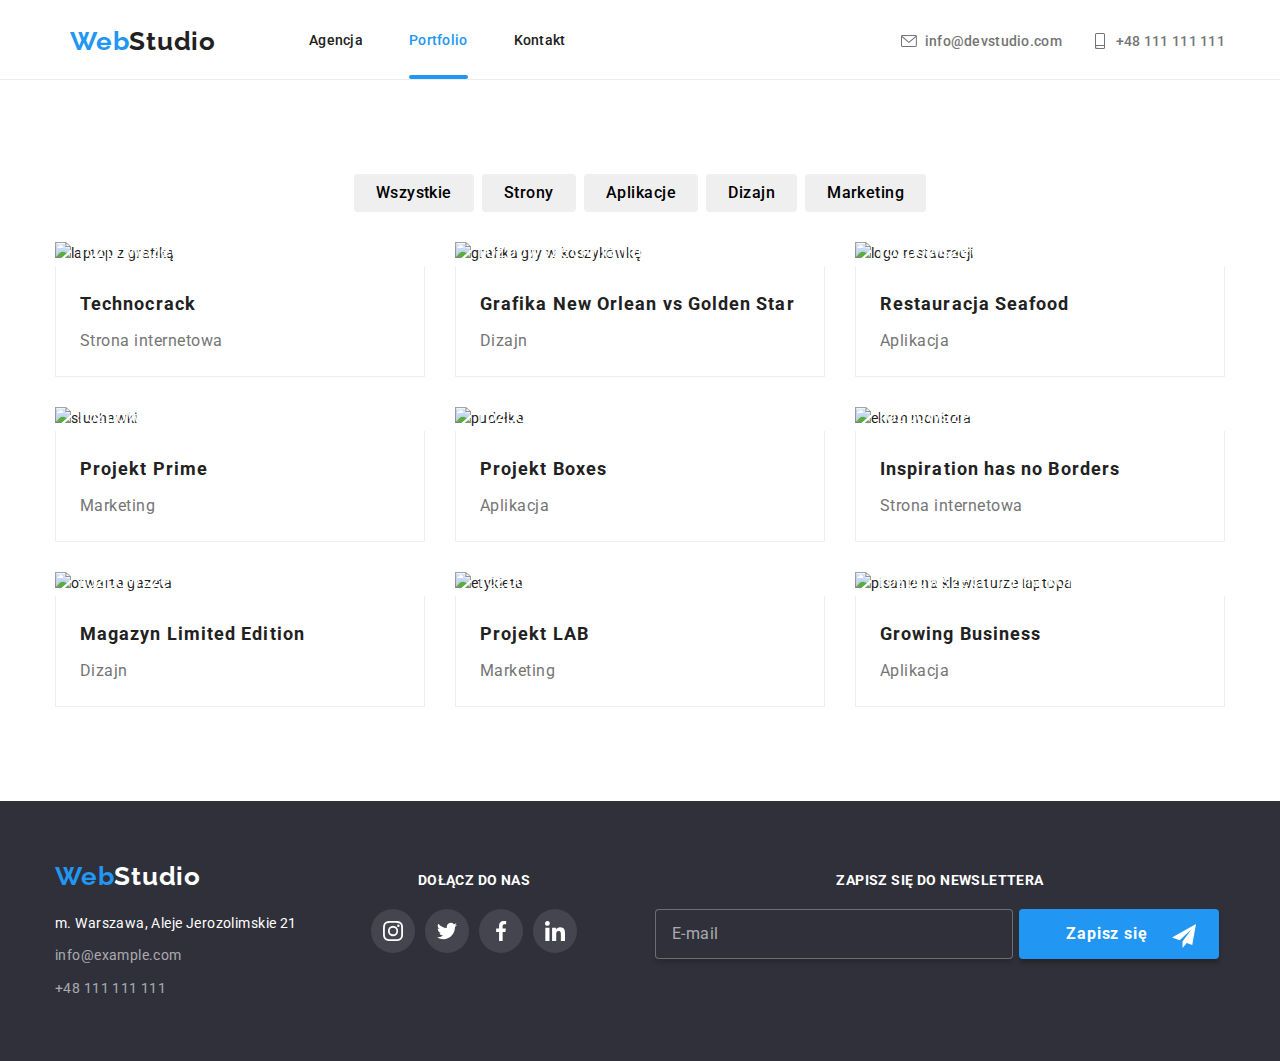
==== commit 1613d388: "update mobile menu" ====
--- a/portfolio.html
+++ b/portfolio.html
@@ -10,7 +10,8 @@
     href="https://cdnjs.cloudflare.com/ajax/libs/modern-normalize/1.0.0/modern-normalize.min.css"
     />
     <link href="https://fonts.googleapis.com/css2?family=Raleway:wght@700&family=Roboto:wght@400;500;700;900&display=swap" rel="stylesheet">
-    <link href="./public/css/main.min.css" rel="stylesheet">
+    <!-- <link href="./public/css/main.min.css" rel="stylesheet"> -->
+    <link href="./css/main.min.css" rel="stylesheet">
 </head>
 
 <body>
@@ -77,9 +78,9 @@
 
         <ul class="mobile-menu">
             <li class="mobile-menu__name">
-                <a href="index.html" class="mobile-menu__link--current">Agencja</a></li>
+                <a href="index.html" class="mobile-menu__link">Agencja</a></li>
             <li class="mobile-menu__name">
-                <a href="portfolio.html" class="mobile-menu__link">Portfolio</a></li>
+                <a href="portfolio.html" class="mobile-menu__link--current">Portfolio</a></li>
             <li class="mobile-menu__name">
                 <a href="" class="mobile-menu__link">Kontakt</a></li>
         </ul>
@@ -391,6 +392,12 @@
     </div>
 </footer>
 
+<script
+defer
+src="https://cdnjs.cloudflare.com/ajax/libs/body-scroll-lock/3.1.5/bodyScrollLock.min.js"
+integrity="sha512-HowizSDbQl7UPEAsPnvJHlQsnBmU2YMrv7KkTBulTLEGz9chfBoWYyZJL+MUO6p/yBuuMO/8jI7O29YRZ2uBlA=="
+crossorigin="anonymous"
+></script>
 <script src="./js/mobile-menu.js"></script>
 
 </body>
--- a/css/main.min.css
+++ b/css/main.min.css
@@ -0,0 +1 @@
+*,*::before,*::after{-webkit-box-sizing:border-box;box-sizing:border-box}body{font-family:"Roboto","Raleway",sans-serif;color:#212121;background-color:#fff;letter-spacing:.03em;font-size:14px;line-height:1.71}@media screen and (min-width: 320px){body{overflow-x:hidden}}.container{display:-webkit-box;display:-ms-flexbox;display:flex;-ms-flex-wrap:wrap;flex-wrap:wrap;width:100%;padding-left:15px;padding-right:15px;margin:0px auto}@media screen and (min-width: 768px){.container{min-width:768px;max-width:1200px;margin:0 auto}}@media screen and (min-width: 1200px){.container{max-width:1200px;margin:0 auto}}h1,h2,h3,h4,p,ul{padding:0;margin:0}ul{list-style-type:none}.section{padding-top:60px;padding-bottom:60px}@media screen and (min-width: 1200px){.section{padding-top:94px;padding-bottom:94px}}.no-padding{padding-top:0px;padding-bottom:0px}.backdrop{background-color:rgba(0,0,0,.2);border:1px solid #000;-webkit-box-shadow:0px 4px 4px 0px rgba(0,0,0,.25);box-shadow:0px 4px 4px 0px rgba(0,0,0,.25);width:100%;height:100%;position:fixed;top:0;left:0;z-index:1;-webkit-transition-property:opacity,visibility;transition-property:opacity,visibility;-webkit-transition-duration:500ms,500ms;transition-duration:500ms,500ms;-webkit-transition-timing-function:ease-in-out,ease-in-out;transition-timing-function:ease-in-out,ease-in-out}.is-hidden{opacity:0;visibility:hidden;pointer-events:none}.hidden{-moz-appearance:none;-webkit-appearance:none;appearance:none}img{display:block;max-width:100%;height:auto;padding:0;margin:0}.join{font-weight:700;font-size:14px;line-height:1.17;letter-spacing:.03em;color:#fff;text-transform:uppercase;margin-bottom:20px}.btn-sign{width:200px;height:50px;background-color:#2196f3;border-radius:4px;-webkit-box-shadow:0px 4px 4px 0px rgba(0,0,0,.25);box-shadow:0px 4px 4px 0px rgba(0,0,0,.25);border-style:hidden;cursor:pointer;font-weight:700;font-size:16px;line-height:1.86;letter-spacing:.06em;text-align:center;color:#fff;white-space:nowrap;position:relative;margin:0 auto;margin-bottom:60px}.btn-sign span{margin-right:24px}.list{margin-left:auto;margin-right:auto}svg{width:100%;height:100%}.header{border-bottom:1px solid #ececec;width:100%;height:100%;margin:0 auto}@media screen and (min-width: 1200px){.header{height:80px}}.header__container{-webkit-box-align:center;-ms-flex-align:center;align-items:center;-webkit-box-pack:justify;-ms-flex-pack:justify;justify-content:space-between;height:100%}@media screen and (min-width: 1200px){.header__container{width:100%;-webkit-box-pack:justify;-ms-flex-pack:justify;justify-content:space-between}}.nav{display:-webkit-box;display:-ms-flexbox;display:flex;-webkit-box-align:center;-ms-flex-align:center;align-items:center}.nav__list{display:none}@media screen and (min-width: 768px){.nav__list{display:-webkit-box;display:-ms-flexbox;display:flex}}.nav__list>li:not(:last-child){margin-right:46px}@media screen and (min-width: 768px)and (max-width: 1199px){.nav__list>li:not(:last-child){margin-right:60px}}.nav__list .active::after{content:"";position:absolute;bottom:-2px;left:0;width:100%;height:4px;background-color:#2196f3;border-radius:2px;display:block}@media screen and (min-width: 1200px){.nav__list .active::after{bottom:1px}}.nav__menu-link,.nav__menu-link-current{font-weight:500;font-size:14px;line-height:1.17;letter-spacing:.02em;color:#212121;padding-top:32px;padding-bottom:32px;text-decoration:none;-webkit-transition:250ms cubic-bezier(0.4, 0, 0.2, 1);transition:250ms cubic-bezier(0.4, 0, 0.2, 1)}.nav__menu-link:hover,.nav__menu-link-current:hover,.nav__menu-link:focus,.nav__menu-link-current:focus{color:#2196f3}.nav__menu-link:active,.nav__menu-link-current:active{color:#2196f3}.nav__menu-link-current{position:relative;color:#2196f3}.logo,.footer__logo,.logo__header{font-family:"Raleway",sans-serif;font-weight:700;font-size:24px;line-height:1.17;letter-spacing:.03em;text-decoration:none}@media screen and (min-width: 1200px){.logo,.footer__logo,.logo__header{font-size:26px}}.logo__header{color:#212121;-webkit-box-align:center;-ms-flex-align:center;align-items:center;padding-top:16px;padding-bottom:16px}@media screen and (min-width: 768px){.logo__header{margin-right:83px;padding-left:15px;padding-top:26px;padding-bottom:26px}}@media screen and (min-width: 1200px){.logo,.footer__logo,.logo__header{margin-right:93px;text-align:left}}.logo--blue{color:#2196f3}.contact{display:-webkit-box;display:-ms-flexbox;display:flex;-webkit-box-orient:horizontal;-webkit-box-direction:normal;-ms-flex-direction:row;flex-direction:row;-webkit-box-align:center;-ms-flex-align:center;align-items:center;gap:10px;display:none}@media screen and (min-width: 768px)and (max-width: 1199px){.contact{display:-webkit-box;display:-ms-flexbox;display:flex;-webkit-box-orient:vertical;-webkit-box-direction:normal;-ms-flex-direction:column;flex-direction:column;-webkit-box-align:start;-ms-flex-align:start;align-items:flex-start;width:auto;margin-top:21px;margin-bottom:21px}}@media screen and (min-width: 1200px){.contact{display:-webkit-box;display:-ms-flexbox;display:flex;-webkit-box-orient:horizontal;-webkit-box-direction:normal;-ms-flex-direction:row;flex-direction:row;-webkit-box-align:center;-ms-flex-align:center;align-items:center;gap:30px;margin-top:32px;margin-bottom:32px}}.contact__link{font-weight:500;font-size:12px;line-height:1.17;text-align:right;letter-spacing:.02em;text-decoration:none;-webkit-box-align:center;-ms-flex-align:center;align-items:center;display:-webkit-box;display:-ms-flexbox;display:flex;color:#757575;-webkit-transition:250ms cubic-bezier(0.4, 0, 0.2, 1);transition:250ms cubic-bezier(0.4, 0, 0.2, 1)}.contact__link:hover,.contact__link:focus{color:#2196f3}.contact__link:active{color:#2196f3}@media screen and (min-width: 1200px){.contact__link{font-size:14px}}.contact__icon,.contact__icon--tel{width:16px;height:16px;margin-right:8px;fill:currentColor}.contact__icon--tel{padding-left:0px}.menu-toggle{background-color:#fff;border:none;cursor:pointer;position:absolute;top:0px;right:0px;width:40px;height:40px}.menu-toggle:hover,.menu-toggle:focus{fill:#2196f3}@media screen and (min-width: 768px){.menu-toggle{display:none}}.mobile-icon{position:absolute;width:18.67px;height:18.67px;top:22px;right:23px}.mobile-icon:hover,.mobile-icon:focus{fill:#2196f3}.menu-container{background-color:#fff;position:fixed;top:0;left:0;width:100%;height:100vh;z-index:999;padding:48px 40px;-webkit-transform:translateX(100%);transform:translateX(100%);-webkit-transition:-webkit-transform 250ms ease-in-out;transition:-webkit-transform 250ms ease-in-out;transition:transform 250ms ease-in-out;transition:transform 250ms ease-in-out, -webkit-transform 250ms ease-in-out;display:-webkit-box;display:-ms-flexbox;display:flex;-webkit-box-orient:vertical;-webkit-box-direction:normal;-ms-flex-direction:column;flex-direction:column;-webkit-box-pack:justify;-ms-flex-pack:justify;justify-content:space-between}@media screen and (min-width: 768px){.menu-container{display:none}}.menu-container.is-open{-webkit-transform:translateX(0);transform:translateX(0)}.mobile-menu{font-weight:500;font-size:40px;line-height:1.17;letter-spacing:.02em;color:#212121}.mobile-menu__link,.mobile-menu__link--current{text-decoration:none;color:#212121}.mobile-menu__link--current{color:#2196f3}.mobile-menu__name:not(:last-child){margin-bottom:32px}.mobile-menu__name:last-child{margin-bottom:302px}.mobile-contact{display:-webkit-box;display:-ms-flexbox;display:flex;-webkit-box-orient:vertical;-webkit-box-direction:normal;-ms-flex-direction:column;flex-direction:column;padding:0;margin:0;list-style:none}.mobile-contact__link{font-weight:500;font-size:24px;line-height:1.17;letter-spacing:.02em;text-decoration:none;color:#757575;padding-bottom:64px;display:block}.mobile-contact__link--active{font-weight:500;font-size:34px;line-height:1.17;letter-spacing:.02em;padding-bottom:32px;color:#2196f3;text-decoration:none;display:block}.mobile-contact__link:hover{color:#2196f3}.mobile-pages{display:-webkit-box;display:-ms-flexbox;display:flex;-ms-flex-wrap:wrap;flex-wrap:wrap;width:100%}.mobile-pages>li:not(:last-child){margin-right:10px}.mobile-pages__link,.mobile-pages__link--last{color:#2196f3;text-decoration:none;font-weight:500;font-size:18px;line-height:1.22;letter-spacing:.02em;-ms-flex-wrap:wrap;flex-wrap:wrap;border-right:1px solid rgba(33,33,33,.2);padding-right:10px}.mobile-pages__link--last{border:none}.text{background-color:#2f303a;text-align:center;background-image:-webkit-gradient(linear, left bottom, left top, from(rgba(47, 48, 58, 0.4)), to(rgba(47, 48, 58, 0.4))),url(../../images/mobile-bg-photo@2x.jpg);background-image:linear-gradient(0deg, rgba(47, 48, 58, 0.4) 0%, rgba(47, 48, 58, 0.4) 100%),url(../../images/mobile-bg-photo@2x.jpg);background-repeat:no-repeat;background-size:cover;background-position:center;-webkit-box-shadow:0px 4px 4px 0px rgba(0,0,0,.25);box-shadow:0px 4px 4px 0px rgba(0,0,0,.25);position:relative;height:400px;min-width:320px;max-width:1600px;margin:0 auto;width:100%}@media screen and (min-width: 768px){.text{background-image:-webkit-gradient(linear, left bottom, left top, from(rgba(47, 48, 58, 0.4)), to(rgba(47, 48, 58, 0.4))),url(../../images/tablet-bg-photo@2x.jpg);background-image:linear-gradient(0deg, rgba(47, 48, 58, 0.4) 0%, rgba(47, 48, 58, 0.4) 100%),url(../../images/tablet-bg-photo@2x.jpg);background-repeat:no-repeat;background-size:cover;background-position:center;height:400px}}@media screen and (min-width: 1200px){.text{height:600px;background-image:-webkit-gradient(linear, left bottom, left top, from(rgba(47, 48, 58, 0.4)), to(rgba(47, 48, 58, 0.4))),url(../../images/desktop-bg-photo@2x.jpg);background-image:linear-gradient(0deg, rgba(47, 48, 58, 0.4) 0%, rgba(47, 48, 58, 0.4) 100%),url(../../images/desktop-bg-photo@2x.jpg);background-repeat:no-repeat;background-size:cover;background-position:center}}.text__container{-webkit-box-orient:vertical;-webkit-box-direction:normal;-ms-flex-direction:column;flex-direction:column;padding-top:118px;padding-bottom:118px}@media screen and (min-width: 1200px){.text__container{padding-top:200px;padding-bottom:200px}}.text__title{font-weight:900;color:#fff;font-size:26px;line-height:1.61;letter-spacing:.06em;text-align:center;margin-left:auto;margin-right:auto;margin-bottom:30px}@media screen and (min-width: 1200px){.text__title{font-size:44px;line-height:1.36;width:696px;height:120px}}.text__button{font-family:"Roboto",sans-serif;font-weight:700;color:#fff;font-size:16px;line-height:1.88;letter-spacing:.06em;-webkit-box-align:center;-ms-flex-align:center;align-items:center;text-align:center;background-color:#2196f3;padding:10px 41px 10px 42px;border-radius:4px;border-style:hidden;margin-left:auto;margin-right:auto;cursor:pointer}.modal{position:absolute;width:100%;max-width:450px;height:609px;background-color:#fff;border:1px solid #000;-webkit-box-shadow:0px 1px 3px rgba(0,0,0,.12),0px 1px 1px rgba(0,0,0,.14),0px 2px 1px rgba(0,0,0,.2);box-shadow:0px 1px 3px rgba(0,0,0,.12),0px 1px 1px rgba(0,0,0,.14),0px 2px 1px rgba(0,0,0,.2);top:50%;left:50%;-webkit-transform:translate(-50%, -50%);transform:translate(-50%, -50%);border-radius:4px;border-style:hidden}@media screen and (min-width: 1200px){.modal{width:100%;max-width:528px;height:581px}}.modal__button{position:absolute;top:8px;right:8px;width:30px;height:30px;background-color:#fff;border-radius:50%;border:1px solid rgba(0,0,0,.1);cursor:pointer;-webkit-transition:border-color 250ms cubic-bezier(0.4, 0, 0.2, 1),color 250ms cubic-bezier(0.4, 0, 0.2, 1);transition:border-color 250ms cubic-bezier(0.4, 0, 0.2, 1),color 250ms cubic-bezier(0.4, 0, 0.2, 1)}.modal__button:hover,.modal__button:focus{border-color:#2196f3;color:#2196f3}.modal__icon{width:100%;height:100%;fill:currentColor;position:absolute;top:5px;left:5px}.order-form{display:-webkit-box;display:-ms-flexbox;display:flex;width:100%;padding:40px;-webkit-box-orient:vertical;-webkit-box-direction:normal;-ms-flex-direction:column;flex-direction:column;color:#fff;border:none;-webkit-box-align:center;-ms-flex-align:center;align-items:center}.order-form__title{font-weight:700;font-size:20px;line-height:1.5;letter-spacing:.03em;text-align:center;-webkit-box-pack:center;-ms-flex-pack:center;justify-content:center;color:#212121}@media screen and (min-width: 320px)and (max-width: 1199px){.order-form__title{text-align:center;margin:0 auto}}.order-form__wrapper{position:relative;width:100%;max-width:370px}@media screen and (min-width: 1200px){.order-form__wrapper{width:100%;max-width:448px}}.order-form__label,.order-form__label--com{font-weight:400;font-size:12px;line-height:1.17;letter-spacing:.01em;margin-bottom:10px;color:#757575}@media screen and (min-width: 320px)and (max-width: 1199px){.order-form__label,.order-form__label--com{width:100%;max-width:370px}}@media screen and (min-width: 1200px){.order-form__label,.order-form__label--com{width:100%;max-width:448px}}.order-form__label--com{margin-bottom:0px;margin-top:10px}.order-form__input{width:100%;min-height:40px;border-radius:4px;border:1px solid rgba(33,33,33,.2);padding-left:42px;-webkit-transition:border 250ms cubic-bezier(0.4, 0, 0.2, 1);transition:border 250ms cubic-bezier(0.4, 0, 0.2, 1);outline:none}.order-form__input:hover,.order-form__input:active{border:1px solid #2196f3}.order-form__input:focus-within{border:1px solid #2196f3}@media screen and (min-width: 320px)and (max-width: 1199px){.order-form__input{width:100%;max-width:370px}}@media screen and (min-width: 1200px){.order-form__input{width:100%;max-width:448px}}.order-form__icon{position:absolute;top:35px;left:12px;width:18px;height:18px}.order-form__input:hover+.order-form__icon,.order-form__input:active+.order-form__icon{fill:#2196f3}.order-form__input:focus-within+.order-form__icon{fill:#2196f3}.order-form__comment{width:100%;height:120px;border-radius:4px;border:1px solid rgba(33,33,33,.2);margin-bottom:20px;margin-top:4px;resize:none;padding-top:12px;padding-left:16px;-webkit-transition:border 250ms cubic-bezier(0.4, 0, 0.2, 1);transition:border 250ms cubic-bezier(0.4, 0, 0.2, 1);outline:none}.order-form__comment::-webkit-input-placeholder{font-size:14px;line-height:1.17;letter-spacing:.01em;color:rgba(117,117,117,.5)}.order-form__comment::-moz-placeholder{font-size:14px;line-height:1.17;letter-spacing:.01em;color:rgba(117,117,117,.5)}.order-form__comment:-ms-input-placeholder{font-size:14px;line-height:1.17;letter-spacing:.01em;color:rgba(117,117,117,.5)}.order-form__comment::-ms-input-placeholder{font-size:14px;line-height:1.17;letter-spacing:.01em;color:rgba(117,117,117,.5)}.order-form__comment::placeholder{font-size:14px;line-height:1.17;letter-spacing:.01em;color:rgba(117,117,117,.5)}.order-form__comment:hover,.order-form__comment:active{border:1px solid #2196f3}.order-form__comment:focus-within{border:1px solid #2196f3}@media screen and (min-width: 320px)and (max-width: 1199px){.order-form__comment{width:100%;max-width:370px}}@media screen and (min-width: 1200px){.order-form__comment{width:100%;max-width:448px}}.order-form__checkbox{display:-webkit-box;display:-ms-flexbox;display:flex;position:relative}.order-form__text-check-area{font-size:12px;line-height:1.17;letter-spacing:.03em;color:#757575;margin-bottom:30px;padding-left:8px;cursor:pointer}.order-form__text-check-area::before{width:16px;height:15px;display:block;position:absolute;top:-2px;left:-15px;content:"";border-radius:2px;border:2px solid #212121;-webkit-transition:border 250ms cubic-bezier(0.4, 0, 0.2, 1),background-color 250ms cubic-bezier(0.4, 0, 0.2, 1);transition:border 250ms cubic-bezier(0.4, 0, 0.2, 1),background-color 250ms cubic-bezier(0.4, 0, 0.2, 1)}@media screen and (min-width: 1200px){.order-form__text-check-area{font-size:14px}}.order-form__link{color:#2196f3}.order-form__checkbox-icon{position:absolute;top:1px;left:-12px;width:16px;height:15px;fill:#fff}.order-form__send-btn{width:200px;height:50px;background-color:#2196f3;border-radius:4px;border-style:hidden;color:#fff;font-weight:700;font-size:16px;line-height:1.86;letter-spacing:.06em;text-align:center;-webkit-box-shadow:0px 4px 4px 0px rgba(0,0,0,.1490196078);box-shadow:0px 4px 4px 0px rgba(0,0,0,.1490196078);cursor:pointer}.order-form__check-form:checked+.order-form__text-check-area::before{background-color:#2196f3;border:none}.asset{padding-top:60px;padding-bottom:60px}@media screen and (min-width: 768px){.asset{padding-bottom:60px}}@media screen and (min-width: 1200px){.asset{padding-top:94px;padding-bottom:0}}.asset__list{display:-webkit-box;display:-ms-flexbox;display:flex;-ms-flex-wrap:wrap;flex-wrap:wrap;gap:30px}@media screen and (min-width: 768px){.asset__list>li{margin:0 auto}}.asset__element{display:-webkit-box;display:-ms-flexbox;display:flex;-webkit-box-orient:vertical;-webkit-box-direction:normal;-ms-flex-direction:column;flex-direction:column;-webkit-box-align:center;-ms-flex-align:center;align-items:center}@media screen and (min-width: 768px){.asset__element{-ms-flex-preferred-size:calc((100% - 60px)/2);flex-basis:calc((100% - 60px)/2);-webkit-box-align:start;-ms-flex-align:start;align-items:flex-start}}@media screen and (min-width: 1200px){.asset__element{-ms-flex-preferred-size:calc((100% - 90px)/4);flex-basis:calc((100% - 90px)/4)}}.asset__logo{width:100%;height:120px;background-color:#f5f4fa;margin-bottom:30px;border-radius:4px;display:-webkit-box;display:-ms-flexbox;display:flex;-webkit-box-align:center;-ms-flex-align:center;align-items:center;-webkit-box-pack:center;-ms-flex-pack:center;justify-content:center}.asset__title{font-weight:700;font-size:14px;line-height:1.17;letter-spacing:.03em;margin-bottom:10px;text-align:center}.asset__description{color:#757575;font-size:14px;line-height:1.71;letter-spacing:.03em;width:100%}.scope{text-align:center;margin-left:auto;margin-right:auto}@media screen and (min-width: 1200px){.scope{display:-webkit-box;display:-ms-flexbox;display:flex}}.scope__title{font-weight:700;font-size:36px;line-height:1.17;letter-spacing:.03em;margin:0 auto;text-align:center;-webkit-box-pack:center;-ms-flex-pack:center;justify-content:center}.scope__list{display:-webkit-box;display:-ms-flexbox;display:flex;-ms-flex-wrap:wrap;flex-wrap:wrap;-webkit-box-pack:center;-ms-flex-pack:center;justify-content:center;margin-top:50px;gap:30px;padding-bottom:0;padding-right:0;padding-left:0}.scope__list>li{position:relative}.scope__list img{display:block}.scope__label{position:absolute;text-transform:uppercase;bottom:0;left:0;right:0;padding:27px 90px;font-weight:700;line-height:1.17;letter-spacing:.03em;color:#fff;width:100%;height:70px;background-color:rgba(47,48,58,.8);-webkit-box-shadow:0px 4px 4px 0px rgba(0,0,0,.25);box-shadow:0px 4px 4px 0px rgba(0,0,0,.25);white-space:nowrap;border:none}@media screen and (max-width: 1200px){.scope--hidden{display:none}}.team{background-color:#f5f4fa;text-align:center;width:100%}.team__container{width:100%}.team__title{font-weight:700;font-size:28px;line-height:1.17;letter-spacing:.03em;-webkit-box-pack:center;-ms-flex-pack:center;justify-content:center;margin-left:auto;margin-right:auto;margin-bottom:30px;text-align:center}@media screen and (min-width: 1200px){.team__title{font-size:36px;margin-bottom:50px}}.team__list{display:-webkit-box;display:-ms-flexbox;display:flex;-ms-flex-wrap:wrap;flex-wrap:wrap;-webkit-box-pack:center;-ms-flex-pack:center;justify-content:center;margin:0 auto;gap:30px}.team__list>li{background-color:#fff;width:100%;height:auto}.team__list img{margin-bottom:30px}@media screen and (min-width: 768px){.team__list{width:100%;-webkit-box-orient:horizontal;-webkit-box-direction:normal;-ms-flex-direction:row;flex-direction:row}}@media screen and (min-width: 768px){.team__list>li{width:calc((100% - 30px)/2)}}@media screen and (min-width: 1200px){.team__list>li{width:270px}}.team-card{padding:0;border-radius:0 0 4px 4px;-webkit-box-shadow:0px 1px 3px rgba(0,0,0,.12),0px 1px 1px rgba(0,0,0,.14),0px 2px 1px rgba(0,0,0,.2);box-shadow:0px 1px 3px rgba(0,0,0,.12),0px 1px 1px rgba(0,0,0,.14),0px 2px 1px rgba(0,0,0,.2);-webkit-box-orient:vertical;-webkit-box-direction:normal;-ms-flex-direction:column;flex-direction:column;margin:0 auto}@media screen and (min-width: 1200px){.team-card{margin:0}}.team-card>img{width:100%;height:auto}.team-card__name{font-weight:500;font-size:16px;line-height:1.17;color:#212121;letter-spacing:.03em;margin-bottom:10px}.team-card__job-title{font-size:16px;line-height:1.17;color:#757575;letter-spacing:.03em;margin-bottom:16px}.member-social{display:-webkit-box;display:-ms-flexbox;display:flex;-webkit-box-pack:center;-ms-flex-pack:center;justify-content:center;padding-bottom:30px}.member-social>li:not(:last-child){margin-right:10px}.member-social__link svg{-webkit-transition:fill 250ms cubic-bezier(0.4, 0, 0.2, 1),background-color 250ms cubic-bezier(0.4, 0, 0.2, 1);transition:fill 250ms cubic-bezier(0.4, 0, 0.2, 1),background-color 250ms cubic-bezier(0.4, 0, 0.2, 1)}.member-social__link:hover svg,.member-social__link:focus svg{fill:#fff;background-color:#2196f3}.member-social__icon{width:44px;height:44px;border-radius:50%;background-repeat:no-repeat;fill:#afb1b8;cursor:pointer}.clients__title{font-weight:700;font-size:28px;line-height:1.17;letter-spacing:.03em;text-align:center;margin-left:auto;margin-right:auto;margin-bottom:30px;display:-webkit-box;display:-ms-flexbox;display:flex;-webkit-box-pack:center;-ms-flex-pack:center;justify-content:center}@media screen and (min-width: 1200px){.clients__title{margin-bottom:50px;font-size:36px}}.clients__list{display:-webkit-box;display:-ms-flexbox;display:flex;-ms-flex-wrap:wrap;flex-wrap:wrap;-webkit-box-pack:center;-ms-flex-pack:center;justify-content:center;gap:30px}.clients li{width:calc((100% - 60px)/2)}@media screen and (min-width: 768px){.clients li{width:calc((100% - 90px)/3)}}@media screen and (min-width: 1200px){.clients li{width:calc((100% - 150px)/6)}}.clients__link svg{-webkit-transition:fill 250ms cubic-bezier(0.4, 0, 0.2, 1),border-color 250ms cubic-bezier(0.4, 0, 0.2, 1);transition:fill 250ms cubic-bezier(0.4, 0, 0.2, 1),border-color 250ms cubic-bezier(0.4, 0, 0.2, 1);width:100%;height:92px;border:1px solid #afb1b8;border-radius:4px;fill:#afb1b8;cursor:pointer;display:-webkit-box;display:-ms-flexbox;display:flex}@media screen and (min-width: 768px){.clients__link svg{width:100%;display:-webkit-box;display:-ms-flexbox;display:flex}}.clients__link:hover svg,.clients__link:focus svg{fill:#2196f3;border-color:#2196f3}.clients__logo{width:106px;height:60px;margin:auto;display:-webkit-box;display:-ms-flexbox;display:flex}.footer{background-color:#2f303a;width:100%}.footer__container{display:-webkit-box;display:-ms-flexbox;display:flex;-webkit-box-orient:vertical;-webkit-box-direction:normal;-ms-flex-direction:column;flex-direction:column;-webkit-box-align:center;-ms-flex-align:center;align-items:center;-webkit-box-pack:center;-ms-flex-pack:center;justify-content:center;width:100%}@media screen and (min-width: 768px){.footer__container{-ms-flex-pack:distribute;justify-content:space-around;-webkit-box-orient:horizontal;-webkit-box-direction:normal;-ms-flex-direction:row;flex-direction:row}}@media screen and (min-width: 1200px){.footer__container{-webkit-box-pack:start;-ms-flex-pack:start;justify-content:flex-start;-webkit-box-align:baseline;-ms-flex-align:baseline;align-items:baseline;-webkit-box-orient:horizontal;-webkit-box-direction:normal;-ms-flex-direction:row;flex-direction:row;display:-webkit-box;display:-ms-flexbox;display:flex;-ms-flex-wrap:nowrap;flex-wrap:nowrap}}.footer__logo{color:#fff;margin-bottom:20px}.address{-webkit-box-orient:vertical;-webkit-box-direction:normal;-ms-flex-direction:column;flex-direction:column;padding-top:60px;padding-bottom:60px;display:-webkit-box;display:-ms-flexbox;display:flex;-webkit-box-pack:center;-ms-flex-pack:center;justify-content:center;text-align:center}@media screen and (min-width: 1200px){.address{-webkit-box-pack:start;-ms-flex-pack:start;justify-content:flex-start;text-align:left}}.address__list{-webkit-box-orient:vertical;-webkit-box-direction:normal;-ms-flex-direction:column;flex-direction:column}.address__list>li:not(:last-child){margin-bottom:8px}@media screen and (min-width: 1200px){.address__list>li:not(:last-child){margin-bottom:9px}}@media screen and (min-width: 1200px){.address__list>li{-webkit-box-pack:start;-ms-flex-pack:start;justify-content:flex-start;margin-right:70px;width:246px}}.address__place{font-size:14px;line-height:1.71;color:#fff;font-style:normal;letter-spacing:.03em;font-weight:400}.address__link{text-decoration:none;color:rgba(255,255,255,.6);font-size:14px;line-height:1.71;letter-spacing:.03em;-webkit-transition:color 250ms cubic-bezier(0.4, 0, 0.2, 1);transition:color 250ms cubic-bezier(0.4, 0, 0.2, 1)}.address__link:hover,.address__link:focus{color:#2196f3}.address__link:active{color:#2196f3}.footer-social{width:206px;-webkit-box-pack:center;-ms-flex-pack:center;justify-content:center;text-align:center;padding-bottom:60px}.footer-social__list{display:-webkit-box;display:-ms-flexbox;display:flex}.footer-social__list>li:not(:last-child){margin-right:10px}.footer-social__link svg{-webkit-transition:background-color 250ms cubic-bezier(0.4, 0, 0.2, 1);transition:background-color 250ms cubic-bezier(0.4, 0, 0.2, 1)}.footer-social__link:hover svg,.footer-social__link:focus svg{background-color:#2196f3}.footer-social__icon{width:44px;height:44px;border-radius:50%;fill:#fff;background-color:rgba(255,255,255,.1);cursor:pointer;display:block}.subscription{width:100%;display:-webkit-box;display:-ms-flexbox;display:flex;-webkit-box-orient:vertical;-webkit-box-direction:normal;-ms-flex-direction:column;flex-direction:column;-webkit-box-pack:center;-ms-flex-pack:center;justify-content:center;text-align:center}@media screen and (min-width: 1200px){.subscription{margin-left:78px}}.subscription__section{width:100%;display:-webkit-box;display:-ms-flexbox;display:flex;-webkit-box-orient:vertical;-webkit-box-direction:normal;-ms-flex-direction:column;flex-direction:column}@media screen and (min-width: 1200px){.subscription__section{-webkit-box-orient:horizontal;-webkit-box-direction:normal;-ms-flex-direction:row;flex-direction:row}}.subscription__input{width:100%;height:50px;background-color:#2f303a;border-radius:4px;border:1px solid rgba(255,255,255,.3);-webkit-box-shadow:0px 4px 4px 0px rgba(0,0,0,.15);box-shadow:0px 4px 4px 0px rgba(0,0,0,.15);-webkit-transition:border 250ms cubic-bezier(0.4, 0, 0.2, 1);transition:border 250ms cubic-bezier(0.4, 0, 0.2, 1);outline:none;color:#fff;padding-left:16px;margin-bottom:20px}.subscription__input::-webkit-input-placeholder{font-size:16px;line-height:1.25;letter-spacing:.03em;color:rgba(255,255,255,.6);padding-top:15px;padding-bottom:15px}.subscription__input::-moz-placeholder{font-size:16px;line-height:1.25;letter-spacing:.03em;color:rgba(255,255,255,.6);padding-top:15px;padding-bottom:15px}.subscription__input:-ms-input-placeholder{font-size:16px;line-height:1.25;letter-spacing:.03em;color:rgba(255,255,255,.6);padding-top:15px;padding-bottom:15px}.subscription__input::-ms-input-placeholder{font-size:16px;line-height:1.25;letter-spacing:.03em;color:rgba(255,255,255,.6);padding-top:15px;padding-bottom:15px}.subscription__input::placeholder{font-size:16px;line-height:1.25;letter-spacing:.03em;color:rgba(255,255,255,.6);padding-top:15px;padding-bottom:15px}.subscription__input:hover,.subscription__input:active{border:1px solid #2196f3}.subscription__input:focus-within{border:1px solid #2196f3}@media screen and (min-width: 768px){.subscription__input{width:450px}}@media screen and (min-width: 1200px){.subscription__input{width:358px}}.subscription__icon{fill:#fff;width:24px;height:24px;position:absolute;margin-top:5px}.portfolio{text-align:center;display:-webkit-box;display:-ms-flexbox;display:flex;width:100%}@media screen and (min-width: 768px){.portfolio__container{-webkit-box-pack:center;-ms-flex-pack:center;justify-content:center}}.portfolio__filters{display:-webkit-box;display:-ms-flexbox;display:flex;-webkit-box-pack:start;-ms-flex-pack:start;justify-content:flex-start}.portfolio__filters-menu{display:-webkit-inline-box;display:-ms-inline-flexbox;display:inline-flex;margin-bottom:50px;-ms-flex-wrap:wrap;flex-wrap:wrap}.portfolio__filters-menu>li:not(:last-child){margin-right:8px}.portfolio__filters-menu li{padding-bottom:15px}@media screen and (min-width: 320px){.portfolio__filters-menu{margin-bottom:25px}}@media screen and (min-width: 768px){.portfolio__filters-menu{margin-bottom:15px}}.portfolio__button{font-weight:500;font-size:16px;line-height:1.63;letter-spacing:.03em;cursor:pointer;border-radius:4px;border-style:hidden;padding:6px 24px;-webkit-transition:color 250ms cubic-bezier(0.4, 0, 0.2, 1),background-color 250ms cubic-bezier(0.4, 0, 0.2, 1),-webkit-box-shadow 250ms cubic-bezier(0.4, 0, 0.2, 1);transition:color 250ms cubic-bezier(0.4, 0, 0.2, 1),background-color 250ms cubic-bezier(0.4, 0, 0.2, 1),-webkit-box-shadow 250ms cubic-bezier(0.4, 0, 0.2, 1);transition:color 250ms cubic-bezier(0.4, 0, 0.2, 1),background-color 250ms cubic-bezier(0.4, 0, 0.2, 1),box-shadow 250ms cubic-bezier(0.4, 0, 0.2, 1);transition:color 250ms cubic-bezier(0.4, 0, 0.2, 1),background-color 250ms cubic-bezier(0.4, 0, 0.2, 1),box-shadow 250ms cubic-bezier(0.4, 0, 0.2, 1),-webkit-box-shadow 250ms cubic-bezier(0.4, 0, 0.2, 1)}.portfolio__button:hover,.portfolio__button:focus{color:#fff;background-color:#2196f3;-webkit-box-shadow:0px 4px 4px 0px rgba(0,0,0,.25);box-shadow:0px 4px 4px 0px rgba(0,0,0,.25)}.portfolio__button:active{color:#fff;background-color:#2196f3}@media screen and (min-width: 320px){.portfolio__button{padding:6px 22px}}.portfolio__grid{display:-webkit-box;display:-ms-flexbox;display:flex;-ms-flex-wrap:wrap;flex-wrap:wrap;gap:30px;padding:0;-ms-flex-line-pack:center;align-content:center}.portfolio__item{padding:0;text-align:left;width:100%;-webkit-transition:-webkit-box-shadow 250ms cubic-bezier(0.4, 0, 0.2, 1);transition:-webkit-box-shadow 250ms cubic-bezier(0.4, 0, 0.2, 1);transition:box-shadow 250ms cubic-bezier(0.4, 0, 0.2, 1);transition:box-shadow 250ms cubic-bezier(0.4, 0, 0.2, 1), -webkit-box-shadow 250ms cubic-bezier(0.4, 0, 0.2, 1)}.portfolio__item:hover,.portfolio__item:focus{-webkit-box-shadow:1px 4px 6px 0px rgba(0,0,0,.16),0px 4px 4px 0px rgba(0,0,0,.06),0px 1px 1px 0px rgba(0,0,0,.12);box-shadow:1px 4px 6px 0px rgba(0,0,0,.16),0px 4px 4px 0px rgba(0,0,0,.06),0px 1px 1px 0px rgba(0,0,0,.12);cursor:pointer}.portfolio__item:hover .portfolio__overlay{-webkit-transform:translateY(0%);transform:translateY(0%)}@media screen and (min-width: 768px){.portfolio__item{width:calc((100% - 30px)/2)}}@media screen and (min-width: 1200px){.portfolio__item{width:calc((100% - 60px)/3)}}.portfolio__card-all{position:relative;overflow:hidden;-webkit-transition:-webkit-box-shadow 250ms cubic-bezier(0.4, 0, 0.2, 1);transition:-webkit-box-shadow 250ms cubic-bezier(0.4, 0, 0.2, 1);transition:box-shadow 250ms cubic-bezier(0.4, 0, 0.2, 1);transition:box-shadow 250ms cubic-bezier(0.4, 0, 0.2, 1), -webkit-box-shadow 250ms cubic-bezier(0.4, 0, 0.2, 1)}.portfolio__card-all img{width:100%;min-width:320px;-o-object-fit:cover;object-fit:cover}.portfolio img{height:auto}.portfolio__overlay{position:absolute;top:1px;left:0;width:100%;height:100%;background-color:#2196f3;-webkit-transform:translateY(100%);transform:translateY(100%);-webkit-transition:-webkit-transform 250ms cubic-bezier(0.4, 0, 0.2, 1);transition:-webkit-transform 250ms cubic-bezier(0.4, 0, 0.2, 1);transition:transform 250ms cubic-bezier(0.4, 0, 0.2, 1);transition:transform 250ms cubic-bezier(0.4, 0, 0.2, 1), -webkit-transform 250ms cubic-bezier(0.4, 0, 0.2, 1);-webkit-box-align:center;-ms-flex-align:center;align-items:center;display:-webkit-box;display:-ms-flexbox;display:flex}.portfolio__overlay>p{color:#fff;padding:49px 45px 49px 24px;font-weight:400;font-size:18px;line-height:1.56;letter-spacing:.03em}.portfolio__card-description{padding:20px 24px;border-left:1px solid #eee;border-right:1px solid #eee;border-bottom:1px solid #eee;border-top:0px}.portfolio__title{font-weight:700;font-size:18px;line-height:2;letter-spacing:.06em;margin-bottom:4px}.portfolio__type{font-size:16px;line-height:1.88;color:#757575;letter-spacing:.03em}/*# sourceMappingURL=main.min.css.map */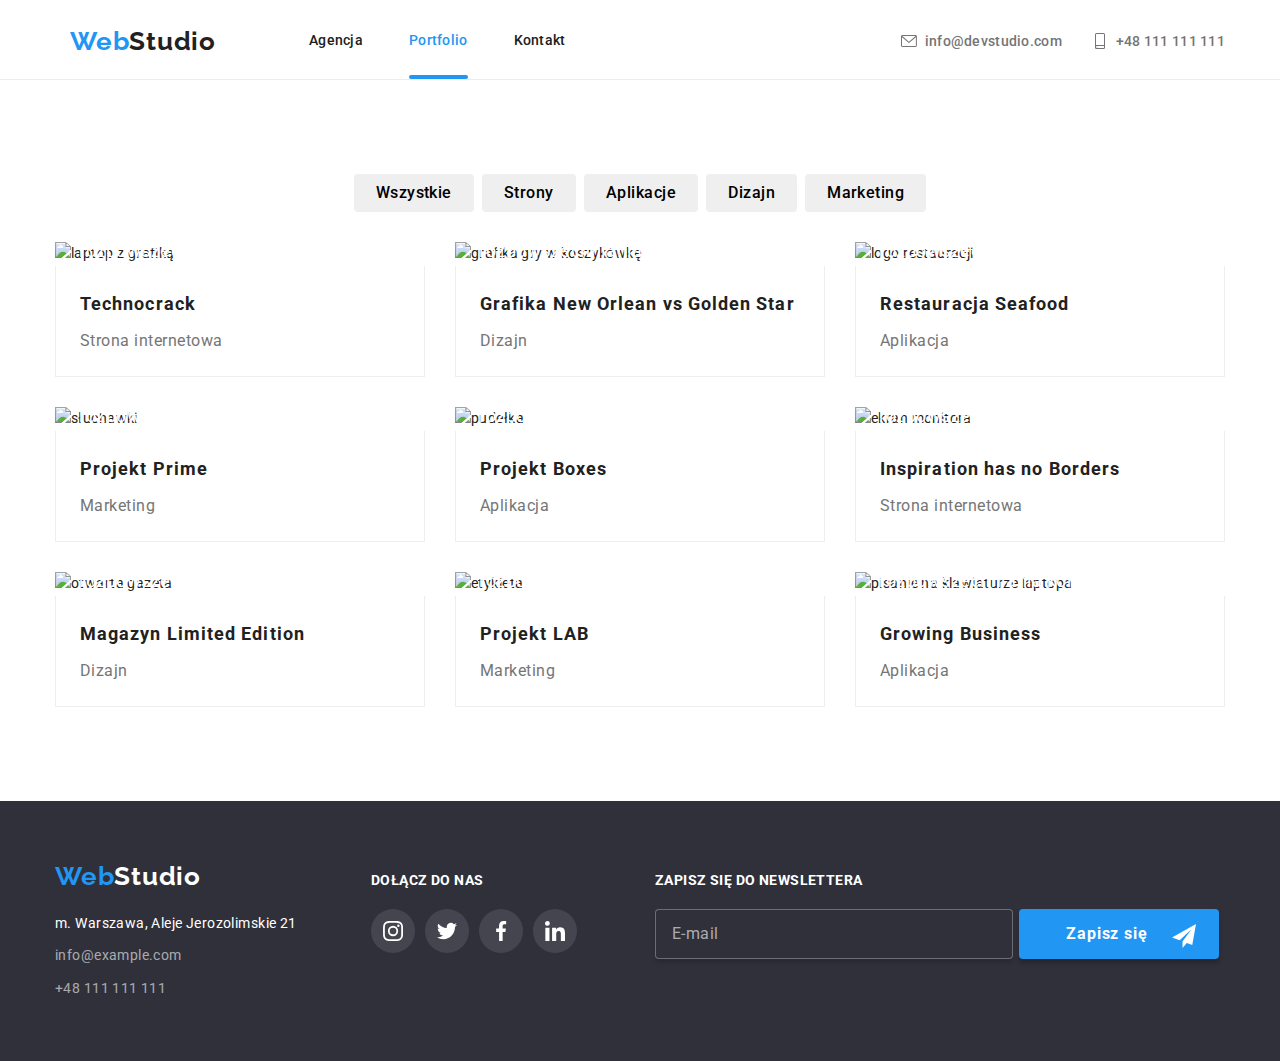
==== commit c52e1aec: "update files" ====
--- a/portfolio.html
+++ b/portfolio.html
@@ -105,7 +105,7 @@
                 <a href="" class="mobile-pages__link">Facebook</a>
             </li>
             <li class="mobile-pages__name">
-                <a href="" class="mobile-pages__link">LinkedIn</a>
+                <a href="" class="mobile-pages__link--last">LinkedIn</a>
             </li>
         </ul>
     </div>
--- a/css/main.min.css
+++ b/css/main.min.css
@@ -1 +1 @@
-*,*::before,*::after{-webkit-box-sizing:border-box;box-sizing:border-box}body{font-family:"Roboto","Raleway",sans-serif;color:#212121;background-color:#fff;letter-spacing:.03em;font-size:14px;line-height:1.71}@media screen and (min-width: 320px){body{overflow-x:hidden}}.container{display:-webkit-box;display:-ms-flexbox;display:flex;-ms-flex-wrap:wrap;flex-wrap:wrap;width:100%;padding-left:15px;padding-right:15px;margin:0px auto}@media screen and (min-width: 768px){.container{min-width:768px;max-width:1200px;margin:0 auto}}@media screen and (min-width: 1200px){.container{max-width:1200px;margin:0 auto}}h1,h2,h3,h4,p,ul{padding:0;margin:0}ul{list-style-type:none}.section{padding-top:60px;padding-bottom:60px}@media screen and (min-width: 1200px){.section{padding-top:94px;padding-bottom:94px}}.no-padding{padding-top:0px;padding-bottom:0px}.backdrop{background-color:rgba(0,0,0,.2);border:1px solid #000;-webkit-box-shadow:0px 4px 4px 0px rgba(0,0,0,.25);box-shadow:0px 4px 4px 0px rgba(0,0,0,.25);width:100%;height:100%;position:fixed;top:0;left:0;z-index:1;-webkit-transition-property:opacity,visibility;transition-property:opacity,visibility;-webkit-transition-duration:500ms,500ms;transition-duration:500ms,500ms;-webkit-transition-timing-function:ease-in-out,ease-in-out;transition-timing-function:ease-in-out,ease-in-out}.is-hidden{opacity:0;visibility:hidden;pointer-events:none}.hidden{-moz-appearance:none;-webkit-appearance:none;appearance:none}img{display:block;max-width:100%;height:auto;padding:0;margin:0}.join{font-weight:700;font-size:14px;line-height:1.17;letter-spacing:.03em;color:#fff;text-transform:uppercase;margin-bottom:20px}.btn-sign{width:200px;height:50px;background-color:#2196f3;border-radius:4px;-webkit-box-shadow:0px 4px 4px 0px rgba(0,0,0,.25);box-shadow:0px 4px 4px 0px rgba(0,0,0,.25);border-style:hidden;cursor:pointer;font-weight:700;font-size:16px;line-height:1.86;letter-spacing:.06em;text-align:center;color:#fff;white-space:nowrap;position:relative;margin:0 auto;margin-bottom:60px}.btn-sign span{margin-right:24px}.list{margin-left:auto;margin-right:auto}svg{width:100%;height:100%}.header{border-bottom:1px solid #ececec;width:100%;height:100%;margin:0 auto}@media screen and (min-width: 1200px){.header{height:80px}}.header__container{-webkit-box-align:center;-ms-flex-align:center;align-items:center;-webkit-box-pack:justify;-ms-flex-pack:justify;justify-content:space-between;height:100%}@media screen and (min-width: 1200px){.header__container{width:100%;-webkit-box-pack:justify;-ms-flex-pack:justify;justify-content:space-between}}.nav{display:-webkit-box;display:-ms-flexbox;display:flex;-webkit-box-align:center;-ms-flex-align:center;align-items:center}.nav__list{display:none}@media screen and (min-width: 768px){.nav__list{display:-webkit-box;display:-ms-flexbox;display:flex}}.nav__list>li:not(:last-child){margin-right:46px}@media screen and (min-width: 768px)and (max-width: 1199px){.nav__list>li:not(:last-child){margin-right:60px}}.nav__list .active::after{content:"";position:absolute;bottom:-2px;left:0;width:100%;height:4px;background-color:#2196f3;border-radius:2px;display:block}@media screen and (min-width: 1200px){.nav__list .active::after{bottom:1px}}.nav__menu-link,.nav__menu-link-current{font-weight:500;font-size:14px;line-height:1.17;letter-spacing:.02em;color:#212121;padding-top:32px;padding-bottom:32px;text-decoration:none;-webkit-transition:250ms cubic-bezier(0.4, 0, 0.2, 1);transition:250ms cubic-bezier(0.4, 0, 0.2, 1)}.nav__menu-link:hover,.nav__menu-link-current:hover,.nav__menu-link:focus,.nav__menu-link-current:focus{color:#2196f3}.nav__menu-link:active,.nav__menu-link-current:active{color:#2196f3}.nav__menu-link-current{position:relative;color:#2196f3}.logo,.footer__logo,.logo__header{font-family:"Raleway",sans-serif;font-weight:700;font-size:24px;line-height:1.17;letter-spacing:.03em;text-decoration:none}@media screen and (min-width: 1200px){.logo,.footer__logo,.logo__header{font-size:26px}}.logo__header{color:#212121;-webkit-box-align:center;-ms-flex-align:center;align-items:center;padding-top:16px;padding-bottom:16px}@media screen and (min-width: 768px){.logo__header{margin-right:83px;padding-left:15px;padding-top:26px;padding-bottom:26px}}@media screen and (min-width: 1200px){.logo,.footer__logo,.logo__header{margin-right:93px;text-align:left}}.logo--blue{color:#2196f3}.contact{display:-webkit-box;display:-ms-flexbox;display:flex;-webkit-box-orient:horizontal;-webkit-box-direction:normal;-ms-flex-direction:row;flex-direction:row;-webkit-box-align:center;-ms-flex-align:center;align-items:center;gap:10px;display:none}@media screen and (min-width: 768px)and (max-width: 1199px){.contact{display:-webkit-box;display:-ms-flexbox;display:flex;-webkit-box-orient:vertical;-webkit-box-direction:normal;-ms-flex-direction:column;flex-direction:column;-webkit-box-align:start;-ms-flex-align:start;align-items:flex-start;width:auto;margin-top:21px;margin-bottom:21px}}@media screen and (min-width: 1200px){.contact{display:-webkit-box;display:-ms-flexbox;display:flex;-webkit-box-orient:horizontal;-webkit-box-direction:normal;-ms-flex-direction:row;flex-direction:row;-webkit-box-align:center;-ms-flex-align:center;align-items:center;gap:30px;margin-top:32px;margin-bottom:32px}}.contact__link{font-weight:500;font-size:12px;line-height:1.17;text-align:right;letter-spacing:.02em;text-decoration:none;-webkit-box-align:center;-ms-flex-align:center;align-items:center;display:-webkit-box;display:-ms-flexbox;display:flex;color:#757575;-webkit-transition:250ms cubic-bezier(0.4, 0, 0.2, 1);transition:250ms cubic-bezier(0.4, 0, 0.2, 1)}.contact__link:hover,.contact__link:focus{color:#2196f3}.contact__link:active{color:#2196f3}@media screen and (min-width: 1200px){.contact__link{font-size:14px}}.contact__icon,.contact__icon--tel{width:16px;height:16px;margin-right:8px;fill:currentColor}.contact__icon--tel{padding-left:0px}.menu-toggle{background-color:#fff;border:none;cursor:pointer;position:absolute;top:0px;right:0px;width:40px;height:40px}.menu-toggle:hover,.menu-toggle:focus{fill:#2196f3}@media screen and (min-width: 768px){.menu-toggle{display:none}}.mobile-icon{position:absolute;width:18.67px;height:18.67px;top:22px;right:23px}.mobile-icon:hover,.mobile-icon:focus{fill:#2196f3}.menu-container{background-color:#fff;position:fixed;top:0;left:0;width:100%;height:100vh;z-index:999;padding:48px 40px;-webkit-transform:translateX(100%);transform:translateX(100%);-webkit-transition:-webkit-transform 250ms ease-in-out;transition:-webkit-transform 250ms ease-in-out;transition:transform 250ms ease-in-out;transition:transform 250ms ease-in-out, -webkit-transform 250ms ease-in-out;display:-webkit-box;display:-ms-flexbox;display:flex;-webkit-box-orient:vertical;-webkit-box-direction:normal;-ms-flex-direction:column;flex-direction:column;-webkit-box-pack:justify;-ms-flex-pack:justify;justify-content:space-between}@media screen and (min-width: 768px){.menu-container{display:none}}.menu-container.is-open{-webkit-transform:translateX(0);transform:translateX(0)}.mobile-menu{font-weight:500;font-size:40px;line-height:1.17;letter-spacing:.02em;color:#212121}.mobile-menu__link,.mobile-menu__link--current{text-decoration:none;color:#212121}.mobile-menu__link--current{color:#2196f3}.mobile-menu__name:not(:last-child){margin-bottom:32px}.mobile-menu__name:last-child{margin-bottom:302px}.mobile-contact{display:-webkit-box;display:-ms-flexbox;display:flex;-webkit-box-orient:vertical;-webkit-box-direction:normal;-ms-flex-direction:column;flex-direction:column;padding:0;margin:0;list-style:none}.mobile-contact__link{font-weight:500;font-size:24px;line-height:1.17;letter-spacing:.02em;text-decoration:none;color:#757575;padding-bottom:64px;display:block}.mobile-contact__link--active{font-weight:500;font-size:34px;line-height:1.17;letter-spacing:.02em;padding-bottom:32px;color:#2196f3;text-decoration:none;display:block}.mobile-contact__link:hover{color:#2196f3}.mobile-pages{display:-webkit-box;display:-ms-flexbox;display:flex;-ms-flex-wrap:wrap;flex-wrap:wrap;width:100%}.mobile-pages>li:not(:last-child){margin-right:10px}.mobile-pages__link,.mobile-pages__link--last{color:#2196f3;text-decoration:none;font-weight:500;font-size:18px;line-height:1.22;letter-spacing:.02em;-ms-flex-wrap:wrap;flex-wrap:wrap;border-right:1px solid rgba(33,33,33,.2);padding-right:10px}.mobile-pages__link--last{border:none}.text{background-color:#2f303a;text-align:center;background-image:-webkit-gradient(linear, left bottom, left top, from(rgba(47, 48, 58, 0.4)), to(rgba(47, 48, 58, 0.4))),url(../../images/mobile-bg-photo@2x.jpg);background-image:linear-gradient(0deg, rgba(47, 48, 58, 0.4) 0%, rgba(47, 48, 58, 0.4) 100%),url(../../images/mobile-bg-photo@2x.jpg);background-repeat:no-repeat;background-size:cover;background-position:center;-webkit-box-shadow:0px 4px 4px 0px rgba(0,0,0,.25);box-shadow:0px 4px 4px 0px rgba(0,0,0,.25);position:relative;height:400px;min-width:320px;max-width:1600px;margin:0 auto;width:100%}@media screen and (min-width: 768px){.text{background-image:-webkit-gradient(linear, left bottom, left top, from(rgba(47, 48, 58, 0.4)), to(rgba(47, 48, 58, 0.4))),url(../../images/tablet-bg-photo@2x.jpg);background-image:linear-gradient(0deg, rgba(47, 48, 58, 0.4) 0%, rgba(47, 48, 58, 0.4) 100%),url(../../images/tablet-bg-photo@2x.jpg);background-repeat:no-repeat;background-size:cover;background-position:center;height:400px}}@media screen and (min-width: 1200px){.text{height:600px;background-image:-webkit-gradient(linear, left bottom, left top, from(rgba(47, 48, 58, 0.4)), to(rgba(47, 48, 58, 0.4))),url(../../images/desktop-bg-photo@2x.jpg);background-image:linear-gradient(0deg, rgba(47, 48, 58, 0.4) 0%, rgba(47, 48, 58, 0.4) 100%),url(../../images/desktop-bg-photo@2x.jpg);background-repeat:no-repeat;background-size:cover;background-position:center}}.text__container{-webkit-box-orient:vertical;-webkit-box-direction:normal;-ms-flex-direction:column;flex-direction:column;padding-top:118px;padding-bottom:118px}@media screen and (min-width: 1200px){.text__container{padding-top:200px;padding-bottom:200px}}.text__title{font-weight:900;color:#fff;font-size:26px;line-height:1.61;letter-spacing:.06em;text-align:center;margin-left:auto;margin-right:auto;margin-bottom:30px}@media screen and (min-width: 1200px){.text__title{font-size:44px;line-height:1.36;width:696px;height:120px}}.text__button{font-family:"Roboto",sans-serif;font-weight:700;color:#fff;font-size:16px;line-height:1.88;letter-spacing:.06em;-webkit-box-align:center;-ms-flex-align:center;align-items:center;text-align:center;background-color:#2196f3;padding:10px 41px 10px 42px;border-radius:4px;border-style:hidden;margin-left:auto;margin-right:auto;cursor:pointer}.modal{position:absolute;width:100%;max-width:450px;height:609px;background-color:#fff;border:1px solid #000;-webkit-box-shadow:0px 1px 3px rgba(0,0,0,.12),0px 1px 1px rgba(0,0,0,.14),0px 2px 1px rgba(0,0,0,.2);box-shadow:0px 1px 3px rgba(0,0,0,.12),0px 1px 1px rgba(0,0,0,.14),0px 2px 1px rgba(0,0,0,.2);top:50%;left:50%;-webkit-transform:translate(-50%, -50%);transform:translate(-50%, -50%);border-radius:4px;border-style:hidden}@media screen and (min-width: 1200px){.modal{width:100%;max-width:528px;height:581px}}.modal__button{position:absolute;top:8px;right:8px;width:30px;height:30px;background-color:#fff;border-radius:50%;border:1px solid rgba(0,0,0,.1);cursor:pointer;-webkit-transition:border-color 250ms cubic-bezier(0.4, 0, 0.2, 1),color 250ms cubic-bezier(0.4, 0, 0.2, 1);transition:border-color 250ms cubic-bezier(0.4, 0, 0.2, 1),color 250ms cubic-bezier(0.4, 0, 0.2, 1)}.modal__button:hover,.modal__button:focus{border-color:#2196f3;color:#2196f3}.modal__icon{width:100%;height:100%;fill:currentColor;position:absolute;top:5px;left:5px}.order-form{display:-webkit-box;display:-ms-flexbox;display:flex;width:100%;padding:40px;-webkit-box-orient:vertical;-webkit-box-direction:normal;-ms-flex-direction:column;flex-direction:column;color:#fff;border:none;-webkit-box-align:center;-ms-flex-align:center;align-items:center}.order-form__title{font-weight:700;font-size:20px;line-height:1.5;letter-spacing:.03em;text-align:center;-webkit-box-pack:center;-ms-flex-pack:center;justify-content:center;color:#212121}@media screen and (min-width: 320px)and (max-width: 1199px){.order-form__title{text-align:center;margin:0 auto}}.order-form__wrapper{position:relative;width:100%;max-width:370px}@media screen and (min-width: 1200px){.order-form__wrapper{width:100%;max-width:448px}}.order-form__label,.order-form__label--com{font-weight:400;font-size:12px;line-height:1.17;letter-spacing:.01em;margin-bottom:10px;color:#757575}@media screen and (min-width: 320px)and (max-width: 1199px){.order-form__label,.order-form__label--com{width:100%;max-width:370px}}@media screen and (min-width: 1200px){.order-form__label,.order-form__label--com{width:100%;max-width:448px}}.order-form__label--com{margin-bottom:0px;margin-top:10px}.order-form__input{width:100%;min-height:40px;border-radius:4px;border:1px solid rgba(33,33,33,.2);padding-left:42px;-webkit-transition:border 250ms cubic-bezier(0.4, 0, 0.2, 1);transition:border 250ms cubic-bezier(0.4, 0, 0.2, 1);outline:none}.order-form__input:hover,.order-form__input:active{border:1px solid #2196f3}.order-form__input:focus-within{border:1px solid #2196f3}@media screen and (min-width: 320px)and (max-width: 1199px){.order-form__input{width:100%;max-width:370px}}@media screen and (min-width: 1200px){.order-form__input{width:100%;max-width:448px}}.order-form__icon{position:absolute;top:35px;left:12px;width:18px;height:18px}.order-form__input:hover+.order-form__icon,.order-form__input:active+.order-form__icon{fill:#2196f3}.order-form__input:focus-within+.order-form__icon{fill:#2196f3}.order-form__comment{width:100%;height:120px;border-radius:4px;border:1px solid rgba(33,33,33,.2);margin-bottom:20px;margin-top:4px;resize:none;padding-top:12px;padding-left:16px;-webkit-transition:border 250ms cubic-bezier(0.4, 0, 0.2, 1);transition:border 250ms cubic-bezier(0.4, 0, 0.2, 1);outline:none}.order-form__comment::-webkit-input-placeholder{font-size:14px;line-height:1.17;letter-spacing:.01em;color:rgba(117,117,117,.5)}.order-form__comment::-moz-placeholder{font-size:14px;line-height:1.17;letter-spacing:.01em;color:rgba(117,117,117,.5)}.order-form__comment:-ms-input-placeholder{font-size:14px;line-height:1.17;letter-spacing:.01em;color:rgba(117,117,117,.5)}.order-form__comment::-ms-input-placeholder{font-size:14px;line-height:1.17;letter-spacing:.01em;color:rgba(117,117,117,.5)}.order-form__comment::placeholder{font-size:14px;line-height:1.17;letter-spacing:.01em;color:rgba(117,117,117,.5)}.order-form__comment:hover,.order-form__comment:active{border:1px solid #2196f3}.order-form__comment:focus-within{border:1px solid #2196f3}@media screen and (min-width: 320px)and (max-width: 1199px){.order-form__comment{width:100%;max-width:370px}}@media screen and (min-width: 1200px){.order-form__comment{width:100%;max-width:448px}}.order-form__checkbox{display:-webkit-box;display:-ms-flexbox;display:flex;position:relative}.order-form__text-check-area{font-size:12px;line-height:1.17;letter-spacing:.03em;color:#757575;margin-bottom:30px;padding-left:8px;cursor:pointer}.order-form__text-check-area::before{width:16px;height:15px;display:block;position:absolute;top:-2px;left:-15px;content:"";border-radius:2px;border:2px solid #212121;-webkit-transition:border 250ms cubic-bezier(0.4, 0, 0.2, 1),background-color 250ms cubic-bezier(0.4, 0, 0.2, 1);transition:border 250ms cubic-bezier(0.4, 0, 0.2, 1),background-color 250ms cubic-bezier(0.4, 0, 0.2, 1)}@media screen and (min-width: 1200px){.order-form__text-check-area{font-size:14px}}.order-form__link{color:#2196f3}.order-form__checkbox-icon{position:absolute;top:1px;left:-12px;width:16px;height:15px;fill:#fff}.order-form__send-btn{width:200px;height:50px;background-color:#2196f3;border-radius:4px;border-style:hidden;color:#fff;font-weight:700;font-size:16px;line-height:1.86;letter-spacing:.06em;text-align:center;-webkit-box-shadow:0px 4px 4px 0px rgba(0,0,0,.1490196078);box-shadow:0px 4px 4px 0px rgba(0,0,0,.1490196078);cursor:pointer}.order-form__check-form:checked+.order-form__text-check-area::before{background-color:#2196f3;border:none}.asset{padding-top:60px;padding-bottom:60px}@media screen and (min-width: 768px){.asset{padding-bottom:60px}}@media screen and (min-width: 1200px){.asset{padding-top:94px;padding-bottom:0}}.asset__list{display:-webkit-box;display:-ms-flexbox;display:flex;-ms-flex-wrap:wrap;flex-wrap:wrap;gap:30px}@media screen and (min-width: 768px){.asset__list>li{margin:0 auto}}.asset__element{display:-webkit-box;display:-ms-flexbox;display:flex;-webkit-box-orient:vertical;-webkit-box-direction:normal;-ms-flex-direction:column;flex-direction:column;-webkit-box-align:center;-ms-flex-align:center;align-items:center}@media screen and (min-width: 768px){.asset__element{-ms-flex-preferred-size:calc((100% - 60px)/2);flex-basis:calc((100% - 60px)/2);-webkit-box-align:start;-ms-flex-align:start;align-items:flex-start}}@media screen and (min-width: 1200px){.asset__element{-ms-flex-preferred-size:calc((100% - 90px)/4);flex-basis:calc((100% - 90px)/4)}}.asset__logo{width:100%;height:120px;background-color:#f5f4fa;margin-bottom:30px;border-radius:4px;display:-webkit-box;display:-ms-flexbox;display:flex;-webkit-box-align:center;-ms-flex-align:center;align-items:center;-webkit-box-pack:center;-ms-flex-pack:center;justify-content:center}.asset__title{font-weight:700;font-size:14px;line-height:1.17;letter-spacing:.03em;margin-bottom:10px;text-align:center}.asset__description{color:#757575;font-size:14px;line-height:1.71;letter-spacing:.03em;width:100%}.scope{text-align:center;margin-left:auto;margin-right:auto}@media screen and (min-width: 1200px){.scope{display:-webkit-box;display:-ms-flexbox;display:flex}}.scope__title{font-weight:700;font-size:36px;line-height:1.17;letter-spacing:.03em;margin:0 auto;text-align:center;-webkit-box-pack:center;-ms-flex-pack:center;justify-content:center}.scope__list{display:-webkit-box;display:-ms-flexbox;display:flex;-ms-flex-wrap:wrap;flex-wrap:wrap;-webkit-box-pack:center;-ms-flex-pack:center;justify-content:center;margin-top:50px;gap:30px;padding-bottom:0;padding-right:0;padding-left:0}.scope__list>li{position:relative}.scope__list img{display:block}.scope__label{position:absolute;text-transform:uppercase;bottom:0;left:0;right:0;padding:27px 90px;font-weight:700;line-height:1.17;letter-spacing:.03em;color:#fff;width:100%;height:70px;background-color:rgba(47,48,58,.8);-webkit-box-shadow:0px 4px 4px 0px rgba(0,0,0,.25);box-shadow:0px 4px 4px 0px rgba(0,0,0,.25);white-space:nowrap;border:none}@media screen and (max-width: 1200px){.scope--hidden{display:none}}.team{background-color:#f5f4fa;text-align:center;width:100%}.team__container{width:100%}.team__title{font-weight:700;font-size:28px;line-height:1.17;letter-spacing:.03em;-webkit-box-pack:center;-ms-flex-pack:center;justify-content:center;margin-left:auto;margin-right:auto;margin-bottom:30px;text-align:center}@media screen and (min-width: 1200px){.team__title{font-size:36px;margin-bottom:50px}}.team__list{display:-webkit-box;display:-ms-flexbox;display:flex;-ms-flex-wrap:wrap;flex-wrap:wrap;-webkit-box-pack:center;-ms-flex-pack:center;justify-content:center;margin:0 auto;gap:30px}.team__list>li{background-color:#fff;width:100%;height:auto}.team__list img{margin-bottom:30px}@media screen and (min-width: 768px){.team__list{width:100%;-webkit-box-orient:horizontal;-webkit-box-direction:normal;-ms-flex-direction:row;flex-direction:row}}@media screen and (min-width: 768px){.team__list>li{width:calc((100% - 30px)/2)}}@media screen and (min-width: 1200px){.team__list>li{width:270px}}.team-card{padding:0;border-radius:0 0 4px 4px;-webkit-box-shadow:0px 1px 3px rgba(0,0,0,.12),0px 1px 1px rgba(0,0,0,.14),0px 2px 1px rgba(0,0,0,.2);box-shadow:0px 1px 3px rgba(0,0,0,.12),0px 1px 1px rgba(0,0,0,.14),0px 2px 1px rgba(0,0,0,.2);-webkit-box-orient:vertical;-webkit-box-direction:normal;-ms-flex-direction:column;flex-direction:column;margin:0 auto}@media screen and (min-width: 1200px){.team-card{margin:0}}.team-card>img{width:100%;height:auto}.team-card__name{font-weight:500;font-size:16px;line-height:1.17;color:#212121;letter-spacing:.03em;margin-bottom:10px}.team-card__job-title{font-size:16px;line-height:1.17;color:#757575;letter-spacing:.03em;margin-bottom:16px}.member-social{display:-webkit-box;display:-ms-flexbox;display:flex;-webkit-box-pack:center;-ms-flex-pack:center;justify-content:center;padding-bottom:30px}.member-social>li:not(:last-child){margin-right:10px}.member-social__link svg{-webkit-transition:fill 250ms cubic-bezier(0.4, 0, 0.2, 1),background-color 250ms cubic-bezier(0.4, 0, 0.2, 1);transition:fill 250ms cubic-bezier(0.4, 0, 0.2, 1),background-color 250ms cubic-bezier(0.4, 0, 0.2, 1)}.member-social__link:hover svg,.member-social__link:focus svg{fill:#fff;background-color:#2196f3}.member-social__icon{width:44px;height:44px;border-radius:50%;background-repeat:no-repeat;fill:#afb1b8;cursor:pointer}.clients__title{font-weight:700;font-size:28px;line-height:1.17;letter-spacing:.03em;text-align:center;margin-left:auto;margin-right:auto;margin-bottom:30px;display:-webkit-box;display:-ms-flexbox;display:flex;-webkit-box-pack:center;-ms-flex-pack:center;justify-content:center}@media screen and (min-width: 1200px){.clients__title{margin-bottom:50px;font-size:36px}}.clients__list{display:-webkit-box;display:-ms-flexbox;display:flex;-ms-flex-wrap:wrap;flex-wrap:wrap;-webkit-box-pack:center;-ms-flex-pack:center;justify-content:center;gap:30px}.clients li{width:calc((100% - 60px)/2)}@media screen and (min-width: 768px){.clients li{width:calc((100% - 90px)/3)}}@media screen and (min-width: 1200px){.clients li{width:calc((100% - 150px)/6)}}.clients__link svg{-webkit-transition:fill 250ms cubic-bezier(0.4, 0, 0.2, 1),border-color 250ms cubic-bezier(0.4, 0, 0.2, 1);transition:fill 250ms cubic-bezier(0.4, 0, 0.2, 1),border-color 250ms cubic-bezier(0.4, 0, 0.2, 1);width:100%;height:92px;border:1px solid #afb1b8;border-radius:4px;fill:#afb1b8;cursor:pointer;display:-webkit-box;display:-ms-flexbox;display:flex}@media screen and (min-width: 768px){.clients__link svg{width:100%;display:-webkit-box;display:-ms-flexbox;display:flex}}.clients__link:hover svg,.clients__link:focus svg{fill:#2196f3;border-color:#2196f3}.clients__logo{width:106px;height:60px;margin:auto;display:-webkit-box;display:-ms-flexbox;display:flex}.footer{background-color:#2f303a;width:100%}.footer__container{display:-webkit-box;display:-ms-flexbox;display:flex;-webkit-box-orient:vertical;-webkit-box-direction:normal;-ms-flex-direction:column;flex-direction:column;-webkit-box-align:center;-ms-flex-align:center;align-items:center;-webkit-box-pack:center;-ms-flex-pack:center;justify-content:center;width:100%}@media screen and (min-width: 768px){.footer__container{-ms-flex-pack:distribute;justify-content:space-around;-webkit-box-orient:horizontal;-webkit-box-direction:normal;-ms-flex-direction:row;flex-direction:row}}@media screen and (min-width: 1200px){.footer__container{-webkit-box-pack:start;-ms-flex-pack:start;justify-content:flex-start;-webkit-box-align:baseline;-ms-flex-align:baseline;align-items:baseline;-webkit-box-orient:horizontal;-webkit-box-direction:normal;-ms-flex-direction:row;flex-direction:row;display:-webkit-box;display:-ms-flexbox;display:flex;-ms-flex-wrap:nowrap;flex-wrap:nowrap}}.footer__logo{color:#fff;margin-bottom:20px}.address{-webkit-box-orient:vertical;-webkit-box-direction:normal;-ms-flex-direction:column;flex-direction:column;padding-top:60px;padding-bottom:60px;display:-webkit-box;display:-ms-flexbox;display:flex;-webkit-box-pack:center;-ms-flex-pack:center;justify-content:center;text-align:center}@media screen and (min-width: 1200px){.address{-webkit-box-pack:start;-ms-flex-pack:start;justify-content:flex-start;text-align:left}}.address__list{-webkit-box-orient:vertical;-webkit-box-direction:normal;-ms-flex-direction:column;flex-direction:column}.address__list>li:not(:last-child){margin-bottom:8px}@media screen and (min-width: 1200px){.address__list>li:not(:last-child){margin-bottom:9px}}@media screen and (min-width: 1200px){.address__list>li{-webkit-box-pack:start;-ms-flex-pack:start;justify-content:flex-start;margin-right:70px;width:246px}}.address__place{font-size:14px;line-height:1.71;color:#fff;font-style:normal;letter-spacing:.03em;font-weight:400}.address__link{text-decoration:none;color:rgba(255,255,255,.6);font-size:14px;line-height:1.71;letter-spacing:.03em;-webkit-transition:color 250ms cubic-bezier(0.4, 0, 0.2, 1);transition:color 250ms cubic-bezier(0.4, 0, 0.2, 1)}.address__link:hover,.address__link:focus{color:#2196f3}.address__link:active{color:#2196f3}.footer-social{width:206px;-webkit-box-pack:center;-ms-flex-pack:center;justify-content:center;text-align:center;padding-bottom:60px}.footer-social__list{display:-webkit-box;display:-ms-flexbox;display:flex}.footer-social__list>li:not(:last-child){margin-right:10px}.footer-social__link svg{-webkit-transition:background-color 250ms cubic-bezier(0.4, 0, 0.2, 1);transition:background-color 250ms cubic-bezier(0.4, 0, 0.2, 1)}.footer-social__link:hover svg,.footer-social__link:focus svg{background-color:#2196f3}.footer-social__icon{width:44px;height:44px;border-radius:50%;fill:#fff;background-color:rgba(255,255,255,.1);cursor:pointer;display:block}.subscription{width:100%;display:-webkit-box;display:-ms-flexbox;display:flex;-webkit-box-orient:vertical;-webkit-box-direction:normal;-ms-flex-direction:column;flex-direction:column;-webkit-box-pack:center;-ms-flex-pack:center;justify-content:center;text-align:center}@media screen and (min-width: 1200px){.subscription{margin-left:78px}}.subscription__section{width:100%;display:-webkit-box;display:-ms-flexbox;display:flex;-webkit-box-orient:vertical;-webkit-box-direction:normal;-ms-flex-direction:column;flex-direction:column}@media screen and (min-width: 1200px){.subscription__section{-webkit-box-orient:horizontal;-webkit-box-direction:normal;-ms-flex-direction:row;flex-direction:row}}.subscription__input{width:100%;height:50px;background-color:#2f303a;border-radius:4px;border:1px solid rgba(255,255,255,.3);-webkit-box-shadow:0px 4px 4px 0px rgba(0,0,0,.15);box-shadow:0px 4px 4px 0px rgba(0,0,0,.15);-webkit-transition:border 250ms cubic-bezier(0.4, 0, 0.2, 1);transition:border 250ms cubic-bezier(0.4, 0, 0.2, 1);outline:none;color:#fff;padding-left:16px;margin-bottom:20px}.subscription__input::-webkit-input-placeholder{font-size:16px;line-height:1.25;letter-spacing:.03em;color:rgba(255,255,255,.6);padding-top:15px;padding-bottom:15px}.subscription__input::-moz-placeholder{font-size:16px;line-height:1.25;letter-spacing:.03em;color:rgba(255,255,255,.6);padding-top:15px;padding-bottom:15px}.subscription__input:-ms-input-placeholder{font-size:16px;line-height:1.25;letter-spacing:.03em;color:rgba(255,255,255,.6);padding-top:15px;padding-bottom:15px}.subscription__input::-ms-input-placeholder{font-size:16px;line-height:1.25;letter-spacing:.03em;color:rgba(255,255,255,.6);padding-top:15px;padding-bottom:15px}.subscription__input::placeholder{font-size:16px;line-height:1.25;letter-spacing:.03em;color:rgba(255,255,255,.6);padding-top:15px;padding-bottom:15px}.subscription__input:hover,.subscription__input:active{border:1px solid #2196f3}.subscription__input:focus-within{border:1px solid #2196f3}@media screen and (min-width: 768px){.subscription__input{width:450px}}@media screen and (min-width: 1200px){.subscription__input{width:358px}}.subscription__icon{fill:#fff;width:24px;height:24px;position:absolute;margin-top:5px}.portfolio{text-align:center;display:-webkit-box;display:-ms-flexbox;display:flex;width:100%}@media screen and (min-width: 768px){.portfolio__container{-webkit-box-pack:center;-ms-flex-pack:center;justify-content:center}}.portfolio__filters{display:-webkit-box;display:-ms-flexbox;display:flex;-webkit-box-pack:start;-ms-flex-pack:start;justify-content:flex-start}.portfolio__filters-menu{display:-webkit-inline-box;display:-ms-inline-flexbox;display:inline-flex;margin-bottom:50px;-ms-flex-wrap:wrap;flex-wrap:wrap}.portfolio__filters-menu>li:not(:last-child){margin-right:8px}.portfolio__filters-menu li{padding-bottom:15px}@media screen and (min-width: 320px){.portfolio__filters-menu{margin-bottom:25px}}@media screen and (min-width: 768px){.portfolio__filters-menu{margin-bottom:15px}}.portfolio__button{font-weight:500;font-size:16px;line-height:1.63;letter-spacing:.03em;cursor:pointer;border-radius:4px;border-style:hidden;padding:6px 24px;-webkit-transition:color 250ms cubic-bezier(0.4, 0, 0.2, 1),background-color 250ms cubic-bezier(0.4, 0, 0.2, 1),-webkit-box-shadow 250ms cubic-bezier(0.4, 0, 0.2, 1);transition:color 250ms cubic-bezier(0.4, 0, 0.2, 1),background-color 250ms cubic-bezier(0.4, 0, 0.2, 1),-webkit-box-shadow 250ms cubic-bezier(0.4, 0, 0.2, 1);transition:color 250ms cubic-bezier(0.4, 0, 0.2, 1),background-color 250ms cubic-bezier(0.4, 0, 0.2, 1),box-shadow 250ms cubic-bezier(0.4, 0, 0.2, 1);transition:color 250ms cubic-bezier(0.4, 0, 0.2, 1),background-color 250ms cubic-bezier(0.4, 0, 0.2, 1),box-shadow 250ms cubic-bezier(0.4, 0, 0.2, 1),-webkit-box-shadow 250ms cubic-bezier(0.4, 0, 0.2, 1)}.portfolio__button:hover,.portfolio__button:focus{color:#fff;background-color:#2196f3;-webkit-box-shadow:0px 4px 4px 0px rgba(0,0,0,.25);box-shadow:0px 4px 4px 0px rgba(0,0,0,.25)}.portfolio__button:active{color:#fff;background-color:#2196f3}@media screen and (min-width: 320px){.portfolio__button{padding:6px 22px}}.portfolio__grid{display:-webkit-box;display:-ms-flexbox;display:flex;-ms-flex-wrap:wrap;flex-wrap:wrap;gap:30px;padding:0;-ms-flex-line-pack:center;align-content:center}.portfolio__item{padding:0;text-align:left;width:100%;-webkit-transition:-webkit-box-shadow 250ms cubic-bezier(0.4, 0, 0.2, 1);transition:-webkit-box-shadow 250ms cubic-bezier(0.4, 0, 0.2, 1);transition:box-shadow 250ms cubic-bezier(0.4, 0, 0.2, 1);transition:box-shadow 250ms cubic-bezier(0.4, 0, 0.2, 1), -webkit-box-shadow 250ms cubic-bezier(0.4, 0, 0.2, 1)}.portfolio__item:hover,.portfolio__item:focus{-webkit-box-shadow:1px 4px 6px 0px rgba(0,0,0,.16),0px 4px 4px 0px rgba(0,0,0,.06),0px 1px 1px 0px rgba(0,0,0,.12);box-shadow:1px 4px 6px 0px rgba(0,0,0,.16),0px 4px 4px 0px rgba(0,0,0,.06),0px 1px 1px 0px rgba(0,0,0,.12);cursor:pointer}.portfolio__item:hover .portfolio__overlay{-webkit-transform:translateY(0%);transform:translateY(0%)}@media screen and (min-width: 768px){.portfolio__item{width:calc((100% - 30px)/2)}}@media screen and (min-width: 1200px){.portfolio__item{width:calc((100% - 60px)/3)}}.portfolio__card-all{position:relative;overflow:hidden;-webkit-transition:-webkit-box-shadow 250ms cubic-bezier(0.4, 0, 0.2, 1);transition:-webkit-box-shadow 250ms cubic-bezier(0.4, 0, 0.2, 1);transition:box-shadow 250ms cubic-bezier(0.4, 0, 0.2, 1);transition:box-shadow 250ms cubic-bezier(0.4, 0, 0.2, 1), -webkit-box-shadow 250ms cubic-bezier(0.4, 0, 0.2, 1)}.portfolio__card-all img{width:100%;min-width:320px;-o-object-fit:cover;object-fit:cover}.portfolio img{height:auto}.portfolio__overlay{position:absolute;top:1px;left:0;width:100%;height:100%;background-color:#2196f3;-webkit-transform:translateY(100%);transform:translateY(100%);-webkit-transition:-webkit-transform 250ms cubic-bezier(0.4, 0, 0.2, 1);transition:-webkit-transform 250ms cubic-bezier(0.4, 0, 0.2, 1);transition:transform 250ms cubic-bezier(0.4, 0, 0.2, 1);transition:transform 250ms cubic-bezier(0.4, 0, 0.2, 1), -webkit-transform 250ms cubic-bezier(0.4, 0, 0.2, 1);-webkit-box-align:center;-ms-flex-align:center;align-items:center;display:-webkit-box;display:-ms-flexbox;display:flex}.portfolio__overlay>p{color:#fff;padding:49px 45px 49px 24px;font-weight:400;font-size:18px;line-height:1.56;letter-spacing:.03em}.portfolio__card-description{padding:20px 24px;border-left:1px solid #eee;border-right:1px solid #eee;border-bottom:1px solid #eee;border-top:0px}.portfolio__title{font-weight:700;font-size:18px;line-height:2;letter-spacing:.06em;margin-bottom:4px}.portfolio__type{font-size:16px;line-height:1.88;color:#757575;letter-spacing:.03em}/*# sourceMappingURL=main.min.css.map */+*,*::before,*::after{-webkit-box-sizing:border-box;box-sizing:border-box}body{font-family:"Roboto","Raleway",sans-serif;color:#212121;background-color:#fff;letter-spacing:.03em;font-size:14px;line-height:1.71}@media screen and (min-width: 320px){body{overflow-x:hidden}}.container{display:-webkit-box;display:-ms-flexbox;display:flex;-ms-flex-wrap:wrap;flex-wrap:wrap;width:100%;padding-left:15px;padding-right:15px;margin:0px auto}@media screen and (min-width: 768px){.container{min-width:768px;max-width:1200px;margin:0 auto}}@media screen and (min-width: 1200px){.container{max-width:1200px;margin:0 auto}}h1,h2,h3,h4,p,ul{padding:0;margin:0}ul{list-style-type:none}.section{padding-top:60px;padding-bottom:60px}@media screen and (min-width: 1200px){.section{padding-top:94px;padding-bottom:94px}}.no-padding{padding-top:0px;padding-bottom:0px}.backdrop{background-color:rgba(0,0,0,.2);border:1px solid #000;-webkit-box-shadow:0px 4px 4px 0px rgba(0,0,0,.25);box-shadow:0px 4px 4px 0px rgba(0,0,0,.25);width:100%;height:100%;position:fixed;top:0;left:0;z-index:1;-webkit-transition-property:opacity,visibility;transition-property:opacity,visibility;-webkit-transition-duration:500ms,500ms;transition-duration:500ms,500ms;-webkit-transition-timing-function:ease-in-out,ease-in-out;transition-timing-function:ease-in-out,ease-in-out}.is-hidden{opacity:0;visibility:hidden;pointer-events:none}.hidden{-moz-appearance:none;-webkit-appearance:none;appearance:none}img{display:block;max-width:100%;height:auto;padding:0;margin:0}.join{font-weight:700;font-size:14px;line-height:1.17;letter-spacing:.03em;color:#fff;text-transform:uppercase;margin-bottom:20px}@media screen and (min-width: 1200px){.join{text-align:left}}.btn-sign{width:200px;height:50px;background-color:#2196f3;border-radius:4px;-webkit-box-shadow:0px 4px 4px 0px rgba(0,0,0,.25);box-shadow:0px 4px 4px 0px rgba(0,0,0,.25);border-style:hidden;cursor:pointer;font-weight:700;font-size:16px;line-height:1.86;letter-spacing:.06em;text-align:center;color:#fff;white-space:nowrap;position:relative;margin:0 auto;margin-bottom:60px}.btn-sign span{margin-right:24px}.list{margin-left:auto;margin-right:auto}svg{width:100%;height:100%}.header{border-bottom:1px solid #ececec;width:100%;height:100%;margin:0 auto}@media screen and (min-width: 1200px){.header{height:80px}}.header__container{-webkit-box-align:center;-ms-flex-align:center;align-items:center;-webkit-box-pack:justify;-ms-flex-pack:justify;justify-content:space-between;height:100%}@media screen and (min-width: 1200px){.header__container{width:100%;-webkit-box-pack:justify;-ms-flex-pack:justify;justify-content:space-between}}.nav{display:-webkit-box;display:-ms-flexbox;display:flex;-webkit-box-align:center;-ms-flex-align:center;align-items:center}.nav__list{display:none}@media screen and (min-width: 768px){.nav__list{display:-webkit-box;display:-ms-flexbox;display:flex}}.nav__list>li:not(:last-child){margin-right:46px}@media screen and (min-width: 768px)and (max-width: 1199px){.nav__list>li:not(:last-child){margin-right:60px}}.nav__list .active::after{content:"";position:absolute;bottom:-2px;left:0;width:100%;height:4px;background-color:#2196f3;border-radius:2px;display:block}@media screen and (min-width: 1200px){.nav__list .active::after{bottom:1px}}.nav__menu-link,.nav__menu-link-current{font-weight:500;font-size:14px;line-height:1.17;letter-spacing:.02em;color:#212121;padding-top:32px;padding-bottom:32px;text-decoration:none;-webkit-transition:250ms cubic-bezier(0.4, 0, 0.2, 1);transition:250ms cubic-bezier(0.4, 0, 0.2, 1)}.nav__menu-link:hover,.nav__menu-link-current:hover,.nav__menu-link:focus,.nav__menu-link-current:focus{color:#2196f3}.nav__menu-link:active,.nav__menu-link-current:active{color:#2196f3}.nav__menu-link-current{position:relative;color:#2196f3}.logo,.footer__logo,.logo__header{font-family:"Raleway",sans-serif;font-weight:700;font-size:24px;line-height:1.17;letter-spacing:.03em;text-decoration:none}@media screen and (min-width: 1200px){.logo,.footer__logo,.logo__header{font-size:26px}}.logo__header{color:#212121;-webkit-box-align:center;-ms-flex-align:center;align-items:center;padding-top:16px;padding-bottom:16px}@media screen and (min-width: 768px){.logo__header{margin-right:83px;padding-left:15px;padding-top:26px;padding-bottom:26px}}@media screen and (min-width: 1200px){.logo,.footer__logo,.logo__header{margin-right:93px;text-align:left}}.logo--blue{color:#2196f3}.contact{display:-webkit-box;display:-ms-flexbox;display:flex;-webkit-box-orient:horizontal;-webkit-box-direction:normal;-ms-flex-direction:row;flex-direction:row;-webkit-box-align:center;-ms-flex-align:center;align-items:center;gap:10px;display:none}@media screen and (min-width: 768px)and (max-width: 1199px){.contact{display:-webkit-box;display:-ms-flexbox;display:flex;-webkit-box-orient:vertical;-webkit-box-direction:normal;-ms-flex-direction:column;flex-direction:column;-webkit-box-align:start;-ms-flex-align:start;align-items:flex-start;width:auto;margin-top:21px;margin-bottom:21px}}@media screen and (min-width: 1200px){.contact{display:-webkit-box;display:-ms-flexbox;display:flex;-webkit-box-orient:horizontal;-webkit-box-direction:normal;-ms-flex-direction:row;flex-direction:row;-webkit-box-align:center;-ms-flex-align:center;align-items:center;gap:30px;margin-top:32px;margin-bottom:32px}}.contact__link{font-weight:500;font-size:12px;line-height:1.17;text-align:right;letter-spacing:.02em;text-decoration:none;-webkit-box-align:center;-ms-flex-align:center;align-items:center;display:-webkit-box;display:-ms-flexbox;display:flex;color:#757575;-webkit-transition:250ms cubic-bezier(0.4, 0, 0.2, 1);transition:250ms cubic-bezier(0.4, 0, 0.2, 1)}.contact__link:hover,.contact__link:focus{color:#2196f3}.contact__link:active{color:#2196f3}@media screen and (min-width: 1200px){.contact__link{font-size:14px}}.contact__icon,.contact__icon--tel{width:16px;height:16px;margin-right:8px;fill:currentColor}.contact__icon--tel{padding-left:0px}.menu-toggle{background-color:#fff;border:none;cursor:pointer;position:absolute;top:0px;right:0px;width:40px;height:40px}.menu-toggle:hover,.menu-toggle:focus{fill:#2196f3}@media screen and (min-width: 768px){.menu-toggle{display:none}}.mobile-icon{position:absolute;width:18.67px;height:18.67px;top:22px;right:23px}.mobile-icon:hover,.mobile-icon:focus{fill:#2196f3}.menu-container{background-color:#fff;position:fixed;top:0;left:0;width:100%;height:100vh;z-index:999;padding:48px 40px;-webkit-transform:translateX(100%);transform:translateX(100%);-webkit-transition:-webkit-transform 250ms ease-in-out;transition:-webkit-transform 250ms ease-in-out;transition:transform 250ms ease-in-out;transition:transform 250ms ease-in-out, -webkit-transform 250ms ease-in-out;display:-webkit-box;display:-ms-flexbox;display:flex;-webkit-box-orient:vertical;-webkit-box-direction:normal;-ms-flex-direction:column;flex-direction:column;-webkit-box-pack:justify;-ms-flex-pack:justify;justify-content:space-between}@media screen and (min-width: 768px){.menu-container{display:none}}.menu-container.is-open{-webkit-transform:translateX(0);transform:translateX(0)}.mobile-menu{font-weight:500;font-size:40px;line-height:1.17;letter-spacing:.02em;color:#212121}.mobile-menu__link,.mobile-menu__link--current{text-decoration:none;color:#212121}.mobile-menu__link--current{color:#2196f3}.mobile-menu__name:not(:last-child){margin-bottom:32px}.mobile-menu__name:last-child{margin-bottom:302px}.mobile-contact{display:-webkit-box;display:-ms-flexbox;display:flex;-webkit-box-orient:vertical;-webkit-box-direction:normal;-ms-flex-direction:column;flex-direction:column;padding:0;margin:0;list-style:none}.mobile-contact__link{font-weight:500;font-size:24px;line-height:1.17;letter-spacing:.02em;text-decoration:none;color:#757575;padding-bottom:64px;display:block}.mobile-contact__link--active{font-weight:500;font-size:34px;line-height:1.17;letter-spacing:.02em;padding-bottom:32px;color:#2196f3;text-decoration:none;display:block}.mobile-contact__link:hover{color:#2196f3}.mobile-pages{display:-webkit-box;display:-ms-flexbox;display:flex;-ms-flex-wrap:wrap;flex-wrap:wrap;width:100%}.mobile-pages>li:not(:last-child){margin-right:10px}.mobile-pages__link,.mobile-pages__link--last{color:#2196f3;text-decoration:none;font-weight:500;font-size:18px;line-height:1.22;letter-spacing:.02em;-ms-flex-wrap:wrap;flex-wrap:wrap;border-right:1px solid rgba(33,33,33,.2);padding-right:10px}.mobile-pages__link--last{border:none}.text{background-color:#2f303a;text-align:center;background-image:-webkit-gradient(linear, left bottom, left top, from(rgba(47, 48, 58, 0.4)), to(rgba(47, 48, 58, 0.4))),url(../../images/mobile-bg-photo@2x.jpg);background-image:linear-gradient(0deg, rgba(47, 48, 58, 0.4) 0%, rgba(47, 48, 58, 0.4) 100%),url(../../images/mobile-bg-photo@2x.jpg);background-repeat:no-repeat;background-size:cover;background-position:center;-webkit-box-shadow:0px 4px 4px 0px rgba(0,0,0,.25);box-shadow:0px 4px 4px 0px rgba(0,0,0,.25);position:relative;height:400px;min-width:320px;max-width:1600px;margin:0 auto;width:100%}@media screen and (min-width: 768px){.text{background-image:-webkit-gradient(linear, left bottom, left top, from(rgba(47, 48, 58, 0.4)), to(rgba(47, 48, 58, 0.4))),url(../../images/tablet-bg-photo@2x.jpg);background-image:linear-gradient(0deg, rgba(47, 48, 58, 0.4) 0%, rgba(47, 48, 58, 0.4) 100%),url(../../images/tablet-bg-photo@2x.jpg);background-repeat:no-repeat;background-size:cover;background-position:center;height:400px}}@media screen and (min-width: 1200px){.text{height:600px;background-image:-webkit-gradient(linear, left bottom, left top, from(rgba(47, 48, 58, 0.4)), to(rgba(47, 48, 58, 0.4))),url(../../images/desktop-bg-photo@2x.jpg);background-image:linear-gradient(0deg, rgba(47, 48, 58, 0.4) 0%, rgba(47, 48, 58, 0.4) 100%),url(../../images/desktop-bg-photo@2x.jpg);background-repeat:no-repeat;background-size:cover;background-position:center}}.text__container{-webkit-box-orient:vertical;-webkit-box-direction:normal;-ms-flex-direction:column;flex-direction:column;padding-top:118px;padding-bottom:118px}@media screen and (min-width: 1200px){.text__container{padding-top:200px;padding-bottom:200px}}.text__title{font-weight:900;color:#fff;font-size:26px;line-height:1.61;letter-spacing:.06em;text-align:center;margin-left:auto;margin-right:auto;margin-bottom:30px;-ms-flex-wrap:wrap;flex-wrap:wrap;width:100%}@media screen and (min-width: 768px)and (max-width: 1199px){.text__title{width:365px}}@media screen and (min-width: 1200px){.text__title{font-size:44px;line-height:1.36;width:696px;height:120px}}.text__button{font-family:"Roboto",sans-serif;font-weight:700;color:#fff;font-size:16px;line-height:1.88;letter-spacing:.06em;-webkit-box-align:center;-ms-flex-align:center;align-items:center;text-align:center;background-color:#2196f3;padding:10px 41px 10px 42px;border-radius:4px;border-style:hidden;margin-left:auto;margin-right:auto;cursor:pointer}.modal{position:absolute;width:100%;max-width:450px;height:609px;background-color:#fff;border:1px solid #000;-webkit-box-shadow:0px 1px 3px rgba(0,0,0,.12),0px 1px 1px rgba(0,0,0,.14),0px 2px 1px rgba(0,0,0,.2);box-shadow:0px 1px 3px rgba(0,0,0,.12),0px 1px 1px rgba(0,0,0,.14),0px 2px 1px rgba(0,0,0,.2);top:50%;left:50%;-webkit-transform:translate(-50%, -50%);transform:translate(-50%, -50%);border-radius:4px;border-style:hidden}@media screen and (min-width: 1200px){.modal{width:100%;max-width:528px;height:581px}}.modal__button{position:absolute;top:8px;right:8px;width:30px;height:30px;background-color:#fff;border-radius:50%;border:1px solid rgba(0,0,0,.1);cursor:pointer;-webkit-transition:border-color 250ms cubic-bezier(0.4, 0, 0.2, 1),color 250ms cubic-bezier(0.4, 0, 0.2, 1);transition:border-color 250ms cubic-bezier(0.4, 0, 0.2, 1),color 250ms cubic-bezier(0.4, 0, 0.2, 1)}.modal__button:hover,.modal__button:focus{border-color:#2196f3;color:#2196f3}.modal__icon{width:100%;height:100%;fill:currentColor;position:absolute;top:5px;left:5px}.order-form{display:-webkit-box;display:-ms-flexbox;display:flex;width:100%;padding:40px;-webkit-box-orient:vertical;-webkit-box-direction:normal;-ms-flex-direction:column;flex-direction:column;color:#fff;border:none;-webkit-box-align:center;-ms-flex-align:center;align-items:center}.order-form__title{font-weight:700;font-size:20px;line-height:1.5;letter-spacing:.03em;text-align:center;-webkit-box-pack:center;-ms-flex-pack:center;justify-content:center;color:#212121}@media screen and (min-width: 320px)and (max-width: 1199px){.order-form__title{text-align:center;margin:0 auto}}.order-form__wrapper{position:relative;width:100%;max-width:370px}@media screen and (min-width: 1200px){.order-form__wrapper{width:100%;max-width:448px}}.order-form__label,.order-form__label--com{font-weight:400;font-size:12px;line-height:1.17;letter-spacing:.01em;margin-bottom:10px;color:#757575}@media screen and (min-width: 320px)and (max-width: 1199px){.order-form__label,.order-form__label--com{width:100%;max-width:370px}}@media screen and (min-width: 1200px){.order-form__label,.order-form__label--com{width:100%;max-width:448px}}.order-form__label--com{margin-bottom:0px;margin-top:10px}.order-form__input{width:100%;min-height:40px;border-radius:4px;border:1px solid rgba(33,33,33,.2);padding-left:42px;-webkit-transition:border 250ms cubic-bezier(0.4, 0, 0.2, 1);transition:border 250ms cubic-bezier(0.4, 0, 0.2, 1);outline:none}.order-form__input:hover,.order-form__input:active{border:1px solid #2196f3}.order-form__input:focus-within{border:1px solid #2196f3}@media screen and (min-width: 320px)and (max-width: 1199px){.order-form__input{width:100%;max-width:370px}}@media screen and (min-width: 1200px){.order-form__input{width:100%;max-width:448px}}.order-form__icon{position:absolute;top:35px;left:12px;width:18px;height:18px}.order-form__input:hover+.order-form__icon,.order-form__input:active+.order-form__icon{fill:#2196f3}.order-form__input:focus-within+.order-form__icon{fill:#2196f3}.order-form__comment{width:100%;height:120px;border-radius:4px;border:1px solid rgba(33,33,33,.2);margin-bottom:20px;margin-top:4px;resize:none;padding-top:12px;padding-left:16px;-webkit-transition:border 250ms cubic-bezier(0.4, 0, 0.2, 1);transition:border 250ms cubic-bezier(0.4, 0, 0.2, 1);outline:none}.order-form__comment::-webkit-input-placeholder{font-size:14px;line-height:1.17;letter-spacing:.01em;color:rgba(117,117,117,.5)}.order-form__comment::-moz-placeholder{font-size:14px;line-height:1.17;letter-spacing:.01em;color:rgba(117,117,117,.5)}.order-form__comment:-ms-input-placeholder{font-size:14px;line-height:1.17;letter-spacing:.01em;color:rgba(117,117,117,.5)}.order-form__comment::-ms-input-placeholder{font-size:14px;line-height:1.17;letter-spacing:.01em;color:rgba(117,117,117,.5)}.order-form__comment::placeholder{font-size:14px;line-height:1.17;letter-spacing:.01em;color:rgba(117,117,117,.5)}.order-form__comment:hover,.order-form__comment:active{border:1px solid #2196f3}.order-form__comment:focus-within{border:1px solid #2196f3}@media screen and (min-width: 320px)and (max-width: 1199px){.order-form__comment{width:100%;max-width:370px}}@media screen and (min-width: 1200px){.order-form__comment{width:100%;max-width:448px}}.order-form__checkbox{display:-webkit-box;display:-ms-flexbox;display:flex;position:relative}.order-form__text-check-area{font-size:12px;line-height:1.17;letter-spacing:.03em;color:#757575;margin-bottom:30px;padding-left:8px;cursor:pointer}.order-form__text-check-area::before{width:16px;height:15px;display:block;position:absolute;top:-2px;left:-15px;content:"";border-radius:2px;border:2px solid #212121;-webkit-transition:border 250ms cubic-bezier(0.4, 0, 0.2, 1),background-color 250ms cubic-bezier(0.4, 0, 0.2, 1);transition:border 250ms cubic-bezier(0.4, 0, 0.2, 1),background-color 250ms cubic-bezier(0.4, 0, 0.2, 1)}@media screen and (min-width: 1200px){.order-form__text-check-area{font-size:14px}}.order-form__link{color:#2196f3}.order-form__checkbox-icon{position:absolute;top:1px;left:-12px;width:16px;height:15px;fill:#fff}.order-form__send-btn{width:200px;height:50px;background-color:#2196f3;border-radius:4px;border-style:hidden;color:#fff;font-weight:700;font-size:16px;line-height:1.86;letter-spacing:.06em;text-align:center;-webkit-box-shadow:0px 4px 4px 0px rgba(0,0,0,.1490196078);box-shadow:0px 4px 4px 0px rgba(0,0,0,.1490196078);cursor:pointer}.order-form__check-form:checked+.order-form__text-check-area::before{background-color:#2196f3;border:none}.asset{padding-top:60px;padding-bottom:60px}@media screen and (min-width: 768px){.asset{padding-bottom:60px}}@media screen and (min-width: 1200px){.asset{padding-top:94px;padding-bottom:0}}.asset__list{display:-webkit-box;display:-ms-flexbox;display:flex;-ms-flex-wrap:wrap;flex-wrap:wrap;gap:30px}@media screen and (min-width: 768px){.asset__list>li{margin:0 auto}}.asset__element{display:-webkit-box;display:-ms-flexbox;display:flex;-webkit-box-orient:vertical;-webkit-box-direction:normal;-ms-flex-direction:column;flex-direction:column;-webkit-box-align:center;-ms-flex-align:center;align-items:center}@media screen and (min-width: 768px){.asset__element{-ms-flex-preferred-size:calc((100% - 60px)/2);flex-basis:calc((100% - 60px)/2);-webkit-box-align:start;-ms-flex-align:start;align-items:flex-start}}@media screen and (min-width: 1200px){.asset__element{-ms-flex-preferred-size:calc((100% - 90px)/4);flex-basis:calc((100% - 90px)/4)}}.asset__logo{width:100%;height:120px;background-color:#f5f4fa;margin-bottom:30px;border-radius:4px;display:-webkit-box;display:-ms-flexbox;display:flex;-webkit-box-align:center;-ms-flex-align:center;align-items:center;-webkit-box-pack:center;-ms-flex-pack:center;justify-content:center;padding:25px 190px}@media screen and (min-width: 768px)and (max-width: 1199px){.asset__logo{padding:25px 134px}}@media screen and (min-width: 1200px){.asset__logo{padding:25px 100px}}.asset__title{font-weight:700;font-size:14px;line-height:1.17;letter-spacing:.03em;margin-bottom:10px;text-align:center}.asset__description{color:#757575;font-size:14px;line-height:1.71;letter-spacing:.03em;width:100%}.scope{text-align:center;margin-left:auto;margin-right:auto}@media screen and (min-width: 1200px){.scope{display:-webkit-box;display:-ms-flexbox;display:flex}}.scope__title{font-weight:700;font-size:36px;line-height:1.17;letter-spacing:.03em;margin:0 auto;text-align:center;-webkit-box-pack:center;-ms-flex-pack:center;justify-content:center}.scope__list{display:-webkit-box;display:-ms-flexbox;display:flex;-ms-flex-wrap:wrap;flex-wrap:wrap;-webkit-box-pack:center;-ms-flex-pack:center;justify-content:center;margin-top:50px;gap:30px;padding-bottom:0;padding-right:0;padding-left:0}.scope__list>li{position:relative}.scope__list img{display:block}.scope__label{position:absolute;text-transform:uppercase;bottom:0;left:0;right:0;padding:27px 90px;font-weight:700;line-height:1.17;letter-spacing:.03em;color:#fff;width:100%;height:70px;background-color:rgba(47,48,58,.8);-webkit-box-shadow:0px 4px 4px 0px rgba(0,0,0,.25);box-shadow:0px 4px 4px 0px rgba(0,0,0,.25);white-space:nowrap;border:none}@media screen and (max-width: 1200px){.scope--hidden{display:none}}.team{background-color:#f5f4fa;text-align:center;width:100%}.team__container{width:100%}.team__title{font-weight:700;font-size:28px;line-height:1.17;letter-spacing:.03em;-webkit-box-pack:center;-ms-flex-pack:center;justify-content:center;margin-left:auto;margin-right:auto;margin-bottom:30px;text-align:center}@media screen and (min-width: 1200px){.team__title{font-size:36px;margin-bottom:50px}}.team__list{display:-webkit-box;display:-ms-flexbox;display:flex;-ms-flex-wrap:wrap;flex-wrap:wrap;-webkit-box-pack:center;-ms-flex-pack:center;justify-content:center;margin:0 auto;gap:30px}.team__list>li{background-color:#fff;width:100%;height:auto}.team__list img{margin-bottom:30px}@media screen and (min-width: 768px){.team__list{width:100%;-webkit-box-orient:horizontal;-webkit-box-direction:normal;-ms-flex-direction:row;flex-direction:row}}@media screen and (min-width: 768px){.team__list>li{width:calc((100% - 30px)/2)}}@media screen and (min-width: 1200px){.team__list>li{width:270px}}.team-card{padding:0;border-radius:0 0 4px 4px;-webkit-box-shadow:0px 1px 3px rgba(0,0,0,.12),0px 1px 1px rgba(0,0,0,.14),0px 2px 1px rgba(0,0,0,.2);box-shadow:0px 1px 3px rgba(0,0,0,.12),0px 1px 1px rgba(0,0,0,.14),0px 2px 1px rgba(0,0,0,.2);-webkit-box-orient:vertical;-webkit-box-direction:normal;-ms-flex-direction:column;flex-direction:column;margin:0 auto}@media screen and (min-width: 1200px){.team-card{margin:0}}.team-card>img{width:100%;height:auto}.team-card__name{font-weight:500;font-size:16px;line-height:1.17;color:#212121;letter-spacing:.03em;margin-bottom:10px}.team-card__job-title{font-size:16px;line-height:1.17;color:#757575;letter-spacing:.03em;margin-bottom:16px}.member-social{display:-webkit-box;display:-ms-flexbox;display:flex;-webkit-box-pack:center;-ms-flex-pack:center;justify-content:center;padding-bottom:30px}.member-social>li:not(:last-child){margin-right:10px}.member-social__link svg{-webkit-transition:fill 250ms cubic-bezier(0.4, 0, 0.2, 1),background-color 250ms cubic-bezier(0.4, 0, 0.2, 1);transition:fill 250ms cubic-bezier(0.4, 0, 0.2, 1),background-color 250ms cubic-bezier(0.4, 0, 0.2, 1)}.member-social__link:hover svg,.member-social__link:focus svg{fill:#fff;background-color:#2196f3}.member-social__icon{width:44px;height:44px;border-radius:50%;background-repeat:no-repeat;fill:#afb1b8;cursor:pointer}.clients__title{font-weight:700;font-size:28px;line-height:1.17;letter-spacing:.03em;text-align:center;margin-left:auto;margin-right:auto;margin-bottom:30px;display:-webkit-box;display:-ms-flexbox;display:flex;-webkit-box-pack:center;-ms-flex-pack:center;justify-content:center}@media screen and (min-width: 1200px){.clients__title{margin-bottom:50px;font-size:36px}}.clients__list{display:-webkit-box;display:-ms-flexbox;display:flex;-ms-flex-wrap:wrap;flex-wrap:wrap;-webkit-box-pack:center;-ms-flex-pack:center;justify-content:center;gap:30px}.clients li{width:calc((100% - 60px)/2)}@media screen and (min-width: 768px){.clients li{width:calc((100% - 90px)/3)}}@media screen and (min-width: 1200px){.clients li{width:calc((100% - 150px)/6)}}.clients__link svg{-webkit-transition:fill 250ms cubic-bezier(0.4, 0, 0.2, 1),border-color 250ms cubic-bezier(0.4, 0, 0.2, 1);transition:fill 250ms cubic-bezier(0.4, 0, 0.2, 1),border-color 250ms cubic-bezier(0.4, 0, 0.2, 1);width:100%;height:92px;border:1px solid #afb1b8;border-radius:4px;fill:#afb1b8;cursor:pointer;display:-webkit-box;display:-ms-flexbox;display:flex}@media screen and (min-width: 768px){.clients__link svg{width:100%;display:-webkit-box;display:-ms-flexbox;display:flex}}.clients__link:hover svg,.clients__link:focus svg{fill:#2196f3;border-color:#2196f3}.clients__logo{width:106px;height:60px;margin:auto;display:-webkit-box;display:-ms-flexbox;display:flex}.clients__logo--one{padding:17.71px 32px 14.25px 32px}.clients__logo--two{padding:16px 32px}@media screen and (min-width: 768px)and (max-width: 1199px){.clients__logo--one{padding:16px 60px}.clients__logo--two{padding:16px 60px}}@media screen and (min-width: 480px)and (max-width: 767px){.clients__logo--one{padding:16px 52px}.clients__logo--two{padding:16px 52px}}.footer{background-color:#2f303a;width:100%}.footer__container{display:-webkit-box;display:-ms-flexbox;display:flex;-webkit-box-orient:vertical;-webkit-box-direction:normal;-ms-flex-direction:column;flex-direction:column;-webkit-box-align:center;-ms-flex-align:center;align-items:center;-webkit-box-pack:center;-ms-flex-pack:center;justify-content:center;width:100%}@media screen and (min-width: 768px){.footer__container{-ms-flex-pack:distribute;justify-content:space-around;-webkit-box-orient:horizontal;-webkit-box-direction:normal;-ms-flex-direction:row;flex-direction:row}}@media screen and (min-width: 1200px){.footer__container{-webkit-box-pack:start;-ms-flex-pack:start;justify-content:flex-start;-webkit-box-align:baseline;-ms-flex-align:baseline;align-items:baseline;-webkit-box-orient:horizontal;-webkit-box-direction:normal;-ms-flex-direction:row;flex-direction:row;display:-webkit-box;display:-ms-flexbox;display:flex;-ms-flex-wrap:nowrap;flex-wrap:nowrap}}.footer__logo{color:#fff;margin-bottom:20px}.address{-webkit-box-orient:vertical;-webkit-box-direction:normal;-ms-flex-direction:column;flex-direction:column;padding-top:60px;padding-bottom:60px;display:-webkit-box;display:-ms-flexbox;display:flex;-webkit-box-pack:center;-ms-flex-pack:center;justify-content:center;text-align:center}@media screen and (min-width: 1200px){.address{-webkit-box-pack:start;-ms-flex-pack:start;justify-content:flex-start;text-align:left}}.address__list{-webkit-box-orient:vertical;-webkit-box-direction:normal;-ms-flex-direction:column;flex-direction:column}.address__list>li:not(:last-child){margin-bottom:8px}@media screen and (min-width: 1200px){.address__list>li:not(:last-child){margin-bottom:9px}}@media screen and (min-width: 1200px){.address__list>li{-webkit-box-pack:start;-ms-flex-pack:start;justify-content:flex-start;margin-right:70px;width:246px}}.address__place{font-size:14px;line-height:1.71;color:#fff;font-style:normal;letter-spacing:.03em;font-weight:400}.address__link{text-decoration:none;color:rgba(255,255,255,.6);font-size:14px;line-height:1.71;letter-spacing:.03em;-webkit-transition:color 250ms cubic-bezier(0.4, 0, 0.2, 1);transition:color 250ms cubic-bezier(0.4, 0, 0.2, 1)}.address__link:hover,.address__link:focus{color:#2196f3}.address__link:active{color:#2196f3}.footer-social{width:206px;-webkit-box-pack:center;-ms-flex-pack:center;justify-content:center;text-align:center;padding-bottom:60px}.footer-social__list{display:-webkit-box;display:-ms-flexbox;display:flex}.footer-social__list>li:not(:last-child){margin-right:10px}.footer-social__link svg{-webkit-transition:background-color 250ms cubic-bezier(0.4, 0, 0.2, 1);transition:background-color 250ms cubic-bezier(0.4, 0, 0.2, 1)}.footer-social__link:hover svg,.footer-social__link:focus svg{background-color:#2196f3}.footer-social__icon{width:44px;height:44px;border-radius:50%;fill:#fff;background-color:rgba(255,255,255,.1);cursor:pointer;display:block}.subscription{width:100%;display:-webkit-box;display:-ms-flexbox;display:flex;-webkit-box-orient:vertical;-webkit-box-direction:normal;-ms-flex-direction:column;flex-direction:column;-webkit-box-pack:center;-ms-flex-pack:center;justify-content:center;text-align:center}@media screen and (min-width: 1200px){.subscription{margin-left:78px}}.subscription__section{width:100%;display:-webkit-box;display:-ms-flexbox;display:flex;-webkit-box-orient:vertical;-webkit-box-direction:normal;-ms-flex-direction:column;flex-direction:column}@media screen and (min-width: 1200px){.subscription__section{-webkit-box-orient:horizontal;-webkit-box-direction:normal;-ms-flex-direction:row;flex-direction:row}}.subscription__input{width:100%;height:50px;background-color:#2f303a;border-radius:4px;border:1px solid rgba(255,255,255,.3);-webkit-box-shadow:0px 4px 4px 0px rgba(0,0,0,.15);box-shadow:0px 4px 4px 0px rgba(0,0,0,.15);-webkit-transition:border 250ms cubic-bezier(0.4, 0, 0.2, 1);transition:border 250ms cubic-bezier(0.4, 0, 0.2, 1);outline:none;color:#fff;padding-left:16px;margin-bottom:20px}.subscription__input::-webkit-input-placeholder{font-size:16px;line-height:1.25;letter-spacing:.03em;color:rgba(255,255,255,.6);padding-top:15px;padding-bottom:15px}.subscription__input::-moz-placeholder{font-size:16px;line-height:1.25;letter-spacing:.03em;color:rgba(255,255,255,.6);padding-top:15px;padding-bottom:15px}.subscription__input:-ms-input-placeholder{font-size:16px;line-height:1.25;letter-spacing:.03em;color:rgba(255,255,255,.6);padding-top:15px;padding-bottom:15px}.subscription__input::-ms-input-placeholder{font-size:16px;line-height:1.25;letter-spacing:.03em;color:rgba(255,255,255,.6);padding-top:15px;padding-bottom:15px}.subscription__input::placeholder{font-size:16px;line-height:1.25;letter-spacing:.03em;color:rgba(255,255,255,.6);padding-top:15px;padding-bottom:15px}.subscription__input:hover,.subscription__input:active{border:1px solid #2196f3}.subscription__input:focus-within{border:1px solid #2196f3}@media screen and (min-width: 768px){.subscription__input{width:450px}}@media screen and (min-width: 1200px){.subscription__input{width:358px}}.subscription__icon{fill:#fff;width:24px;height:24px;position:absolute;margin-top:5px}.portfolio{text-align:center;display:-webkit-box;display:-ms-flexbox;display:flex;width:100%}@media screen and (min-width: 768px){.portfolio__container{-webkit-box-pack:center;-ms-flex-pack:center;justify-content:center}}.portfolio__filters{display:-webkit-box;display:-ms-flexbox;display:flex;-webkit-box-pack:start;-ms-flex-pack:start;justify-content:flex-start}.portfolio__filters-menu{display:-webkit-inline-box;display:-ms-inline-flexbox;display:inline-flex;margin-bottom:50px;-ms-flex-wrap:wrap;flex-wrap:wrap}.portfolio__filters-menu>li:not(:last-child){margin-right:8px}.portfolio__filters-menu li{padding-bottom:15px}@media screen and (min-width: 320px){.portfolio__filters-menu{margin-bottom:25px}}@media screen and (min-width: 768px){.portfolio__filters-menu{margin-bottom:15px}}.portfolio__button{font-weight:500;font-size:16px;line-height:1.63;letter-spacing:.03em;cursor:pointer;border-radius:4px;border-style:hidden;padding:6px 24px;-webkit-transition:color 250ms cubic-bezier(0.4, 0, 0.2, 1),background-color 250ms cubic-bezier(0.4, 0, 0.2, 1),-webkit-box-shadow 250ms cubic-bezier(0.4, 0, 0.2, 1);transition:color 250ms cubic-bezier(0.4, 0, 0.2, 1),background-color 250ms cubic-bezier(0.4, 0, 0.2, 1),-webkit-box-shadow 250ms cubic-bezier(0.4, 0, 0.2, 1);transition:color 250ms cubic-bezier(0.4, 0, 0.2, 1),background-color 250ms cubic-bezier(0.4, 0, 0.2, 1),box-shadow 250ms cubic-bezier(0.4, 0, 0.2, 1);transition:color 250ms cubic-bezier(0.4, 0, 0.2, 1),background-color 250ms cubic-bezier(0.4, 0, 0.2, 1),box-shadow 250ms cubic-bezier(0.4, 0, 0.2, 1),-webkit-box-shadow 250ms cubic-bezier(0.4, 0, 0.2, 1)}.portfolio__button:hover,.portfolio__button:focus{color:#fff;background-color:#2196f3;-webkit-box-shadow:0px 4px 4px 0px rgba(0,0,0,.25);box-shadow:0px 4px 4px 0px rgba(0,0,0,.25)}.portfolio__button:active{color:#fff;background-color:#2196f3}@media screen and (min-width: 320px){.portfolio__button{padding:6px 22px}}.portfolio__grid{display:-webkit-box;display:-ms-flexbox;display:flex;-ms-flex-wrap:wrap;flex-wrap:wrap;gap:30px;padding:0;-ms-flex-line-pack:center;align-content:center;-webkit-box-pack:center;-ms-flex-pack:center;justify-content:center}.portfolio__item{padding:0;text-align:left;width:100%;-webkit-transition:-webkit-box-shadow 250ms cubic-bezier(0.4, 0, 0.2, 1);transition:-webkit-box-shadow 250ms cubic-bezier(0.4, 0, 0.2, 1);transition:box-shadow 250ms cubic-bezier(0.4, 0, 0.2, 1);transition:box-shadow 250ms cubic-bezier(0.4, 0, 0.2, 1), -webkit-box-shadow 250ms cubic-bezier(0.4, 0, 0.2, 1)}.portfolio__item:hover,.portfolio__item:focus{-webkit-box-shadow:1px 4px 6px 0px rgba(0,0,0,.16),0px 4px 4px 0px rgba(0,0,0,.06),0px 1px 1px 0px rgba(0,0,0,.12);box-shadow:1px 4px 6px 0px rgba(0,0,0,.16),0px 4px 4px 0px rgba(0,0,0,.06),0px 1px 1px 0px rgba(0,0,0,.12);cursor:pointer}.portfolio__item:hover .portfolio__overlay{-webkit-transform:translateY(0%);transform:translateY(0%)}@media screen and (min-width: 768px){.portfolio__item{width:calc((100% - 30px)/2)}}@media screen and (min-width: 1200px){.portfolio__item{width:calc((100% - 60px)/3)}}.portfolio__card-all{position:relative;overflow:hidden;-webkit-transition:-webkit-box-shadow 250ms cubic-bezier(0.4, 0, 0.2, 1);transition:-webkit-box-shadow 250ms cubic-bezier(0.4, 0, 0.2, 1);transition:box-shadow 250ms cubic-bezier(0.4, 0, 0.2, 1);transition:box-shadow 250ms cubic-bezier(0.4, 0, 0.2, 1), -webkit-box-shadow 250ms cubic-bezier(0.4, 0, 0.2, 1)}.portfolio__card-all img{width:100%;min-width:320px;-o-object-fit:cover;object-fit:cover}.portfolio img{height:auto}.portfolio__overlay{position:absolute;top:1px;left:0;width:100%;height:100%;background-color:#2196f3;-webkit-transform:translateY(100%);transform:translateY(100%);-webkit-transition:-webkit-transform 250ms cubic-bezier(0.4, 0, 0.2, 1);transition:-webkit-transform 250ms cubic-bezier(0.4, 0, 0.2, 1);transition:transform 250ms cubic-bezier(0.4, 0, 0.2, 1);transition:transform 250ms cubic-bezier(0.4, 0, 0.2, 1), -webkit-transform 250ms cubic-bezier(0.4, 0, 0.2, 1);-webkit-box-align:center;-ms-flex-align:center;align-items:center;display:-webkit-box;display:-ms-flexbox;display:flex}.portfolio__overlay>p{color:#fff;padding:49px 45px 49px 24px;font-weight:400;font-size:18px;line-height:1.56;letter-spacing:.03em}.portfolio__card-description{padding:20px 24px;border-left:1px solid #eee;border-right:1px solid #eee;border-bottom:1px solid #eee;border-top:0px}.portfolio__title{font-weight:700;font-size:18px;line-height:2;letter-spacing:.06em;margin-bottom:4px}.portfolio__type{font-size:16px;line-height:1.88;color:#757575;letter-spacing:.03em}/*# sourceMappingURL=main.min.css.map */